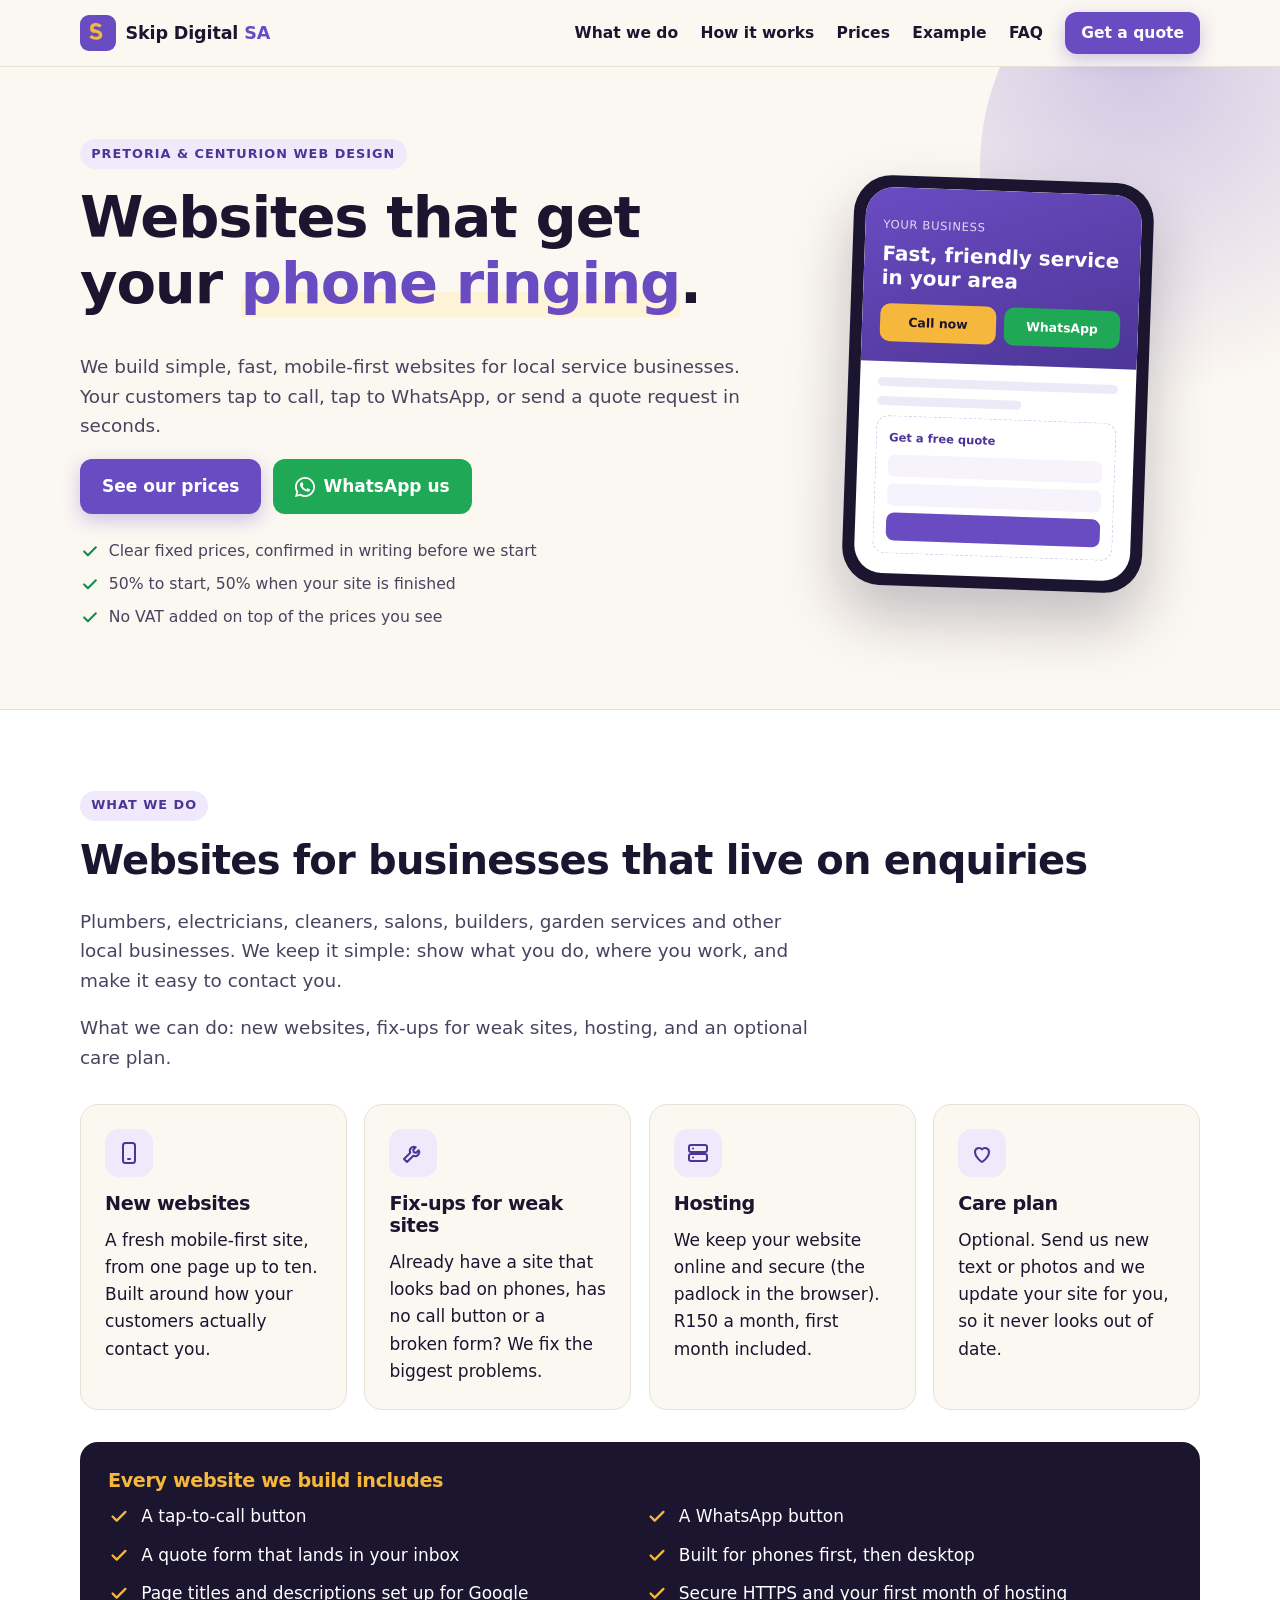
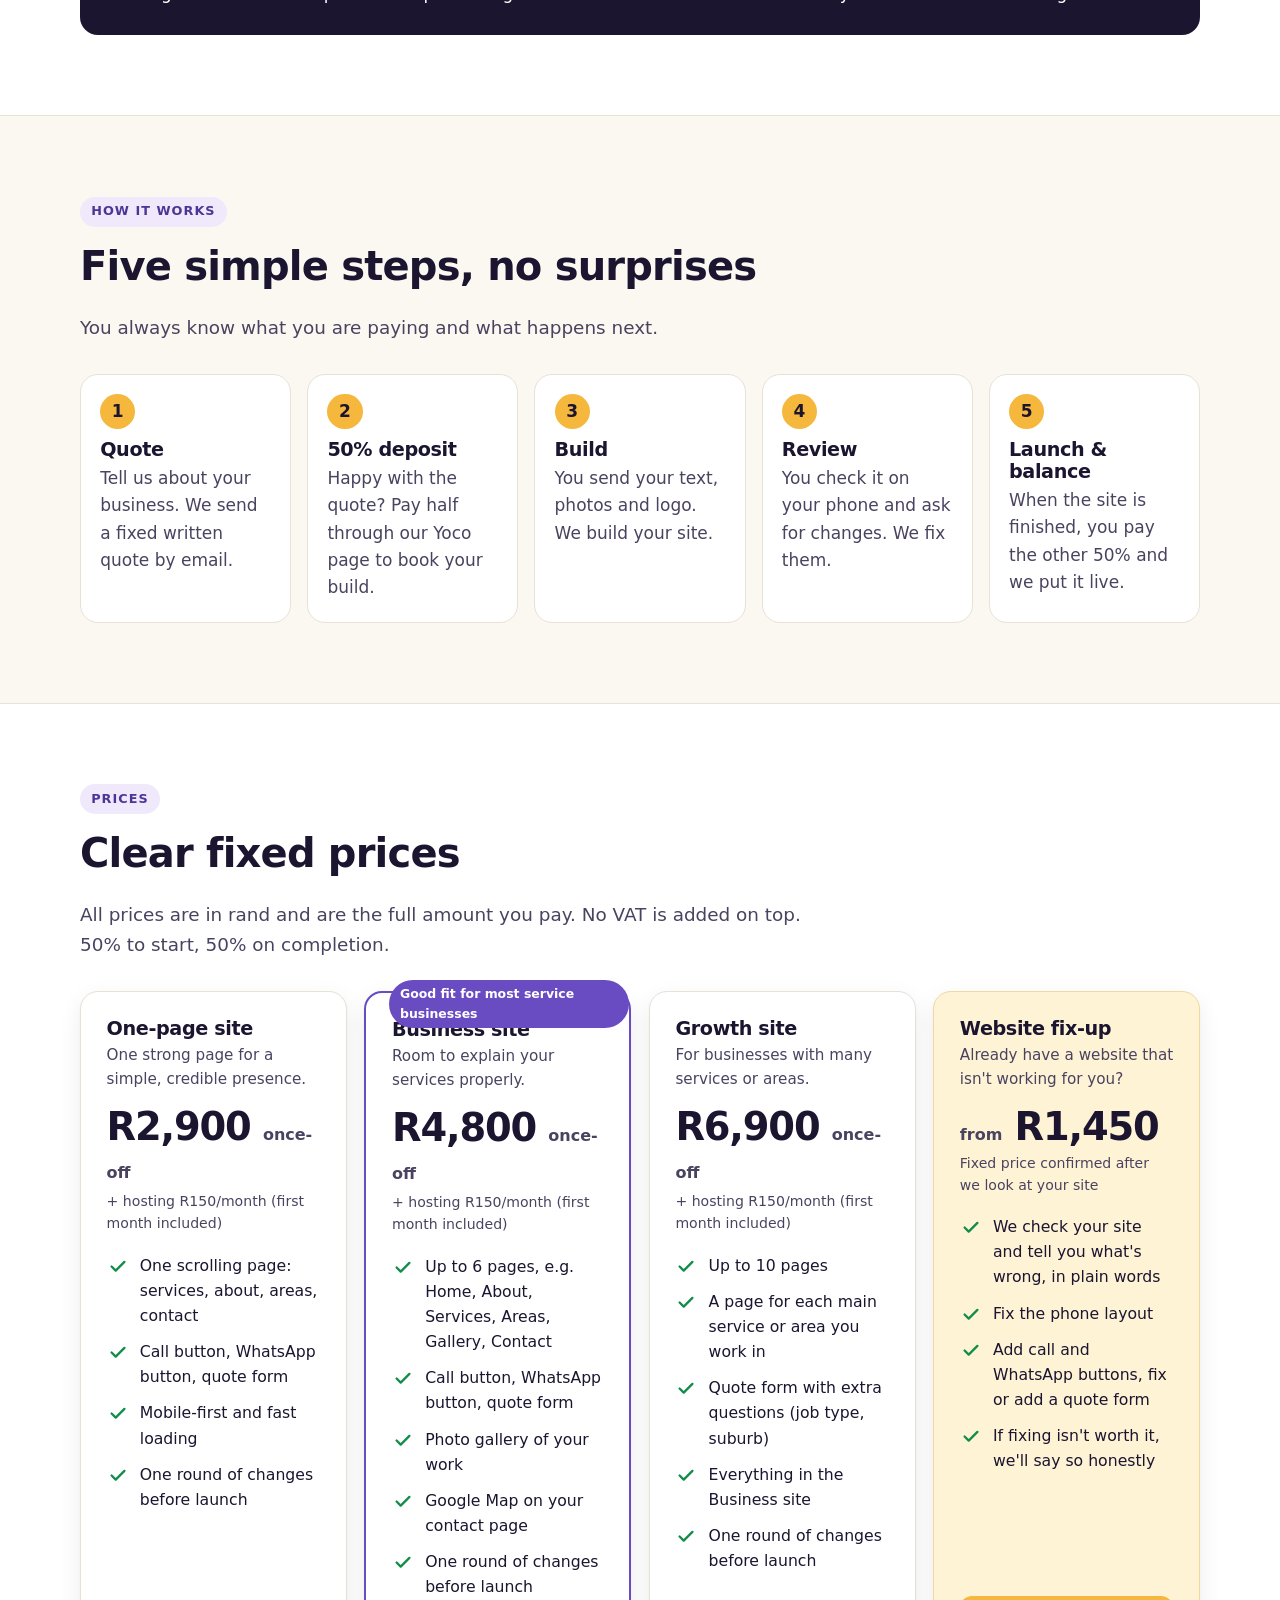
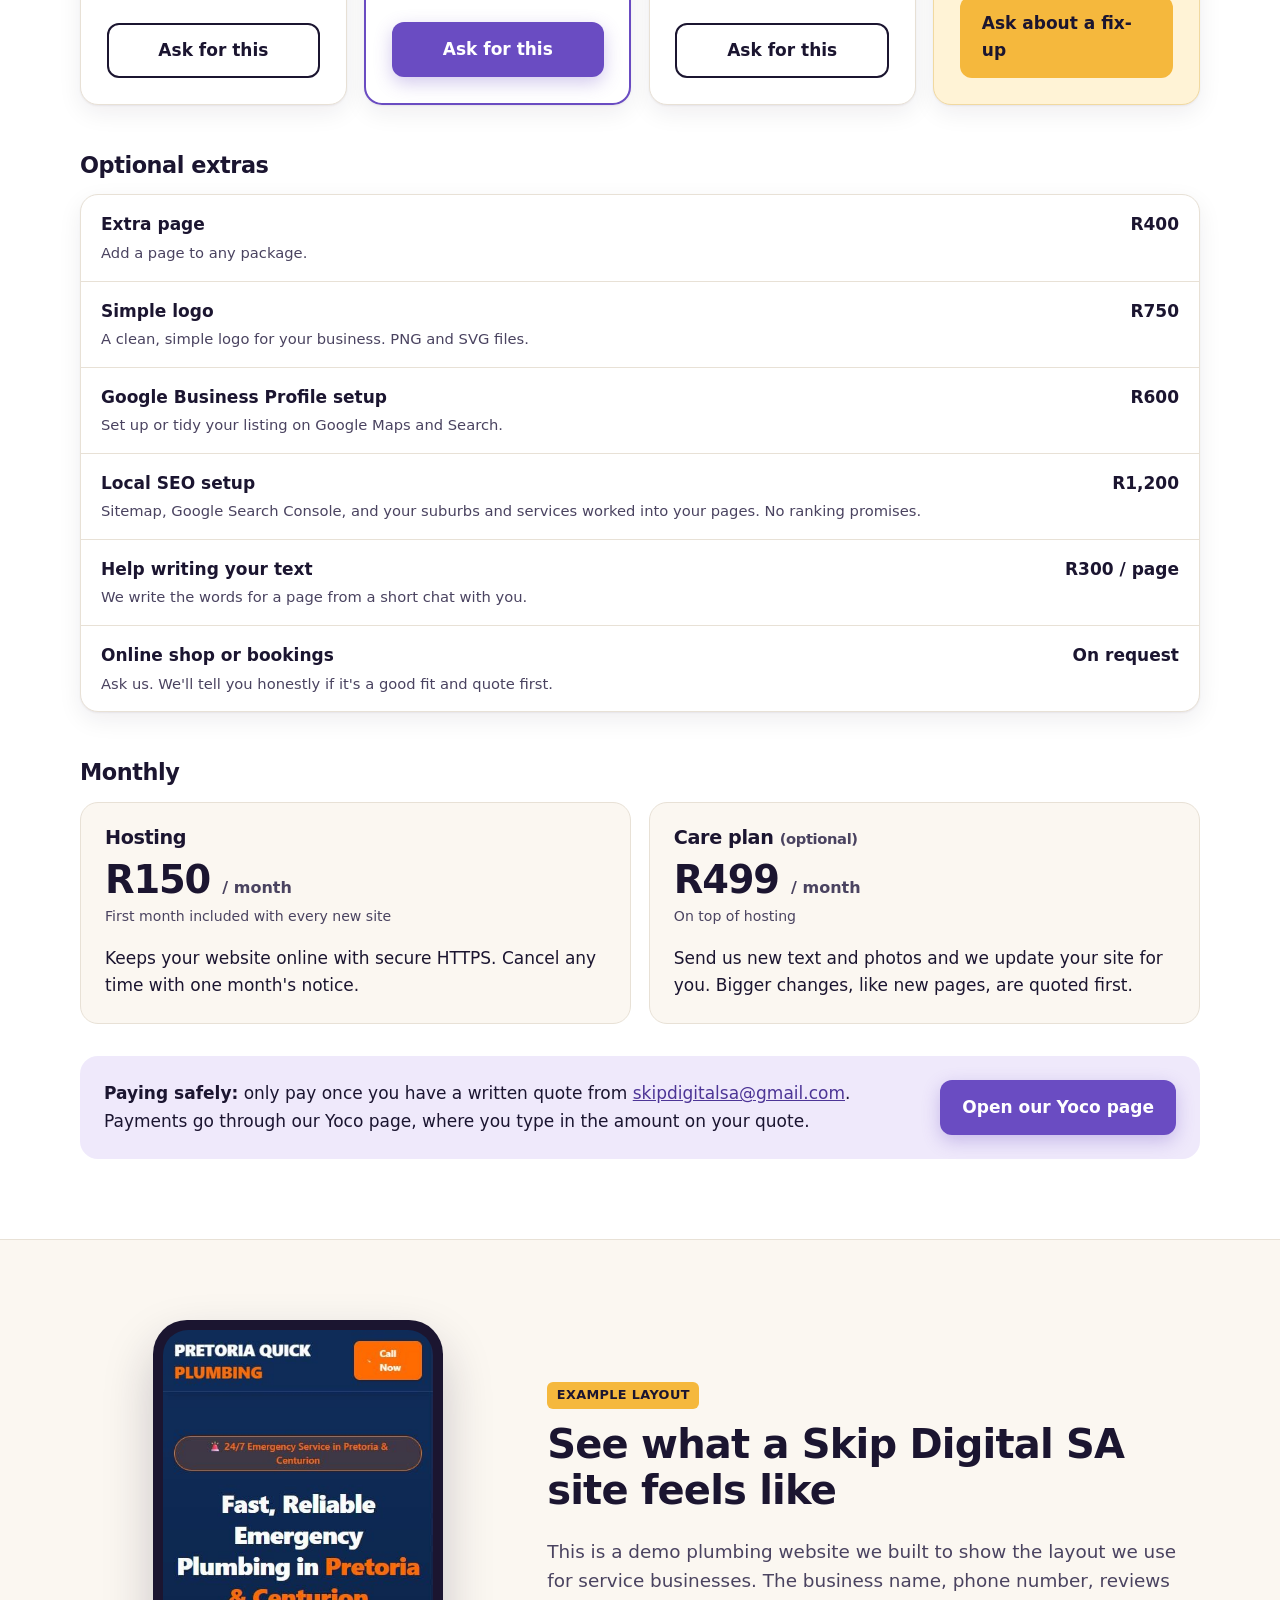
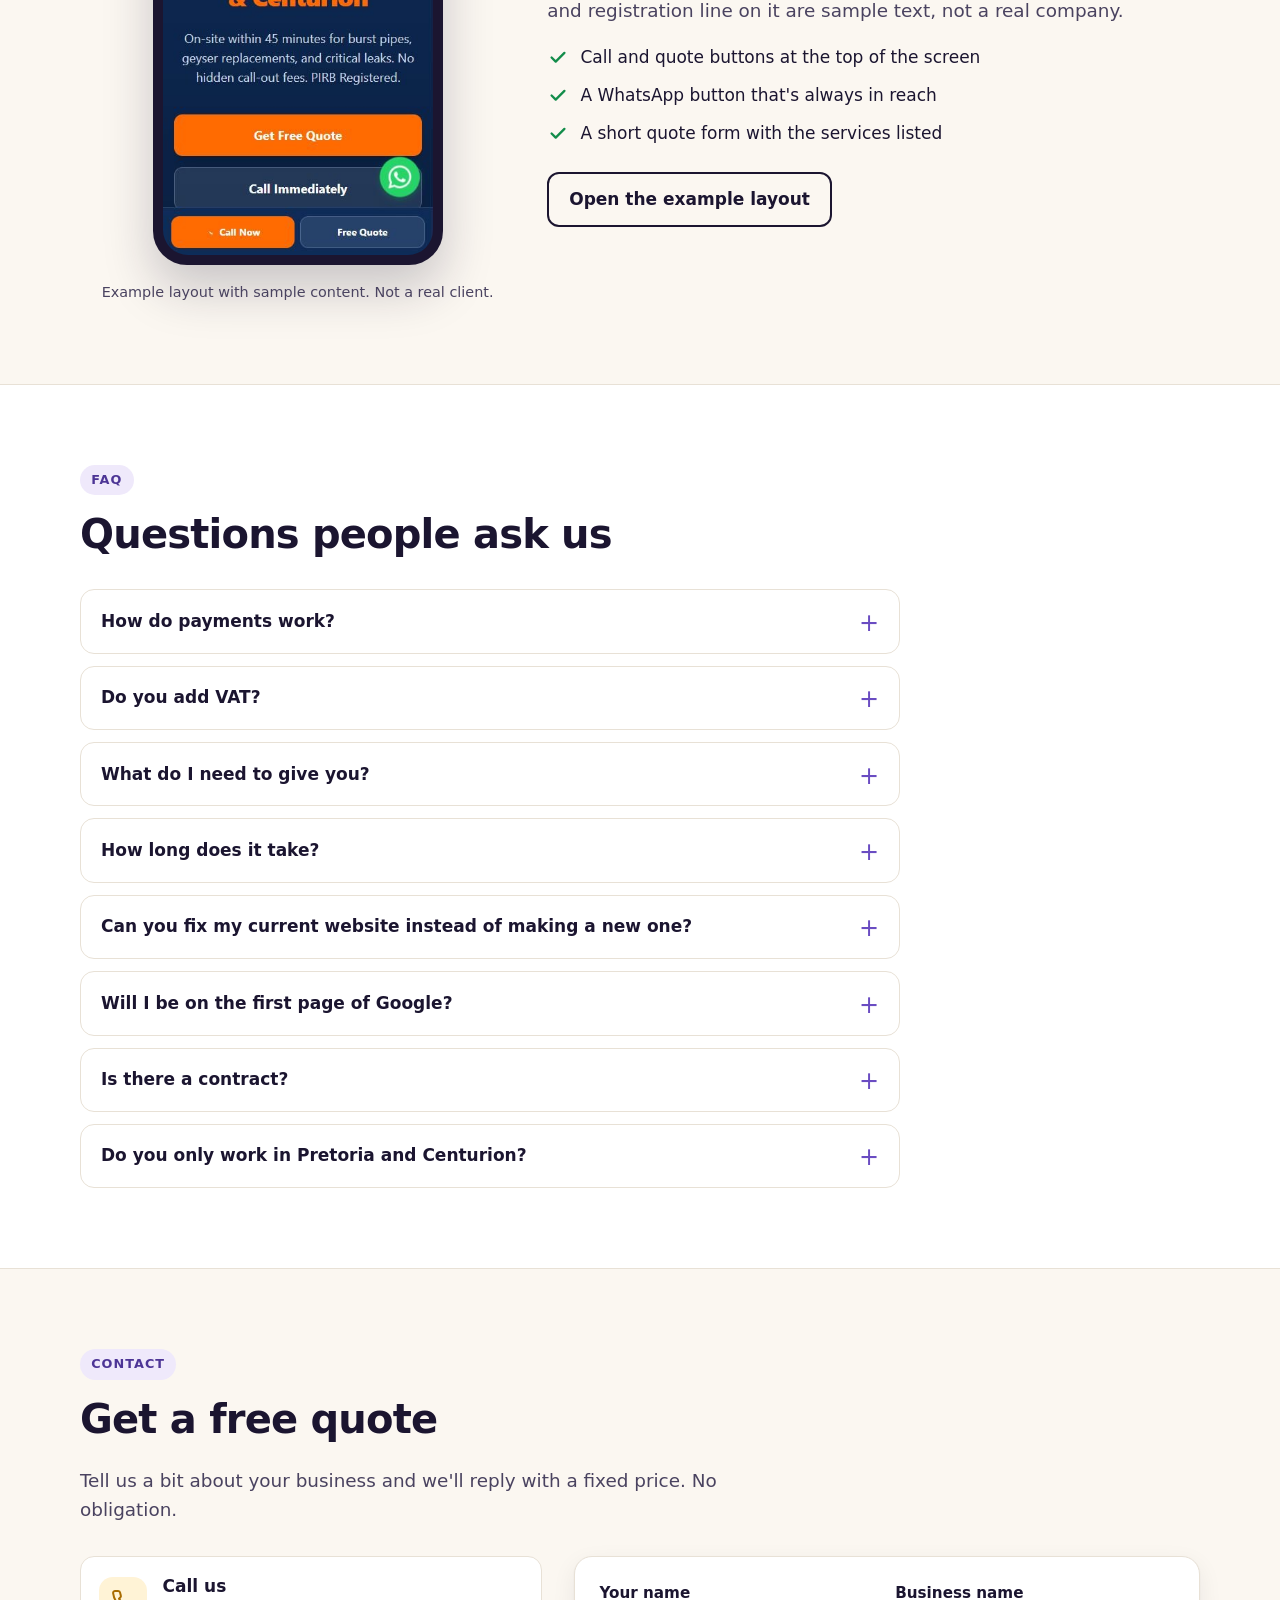
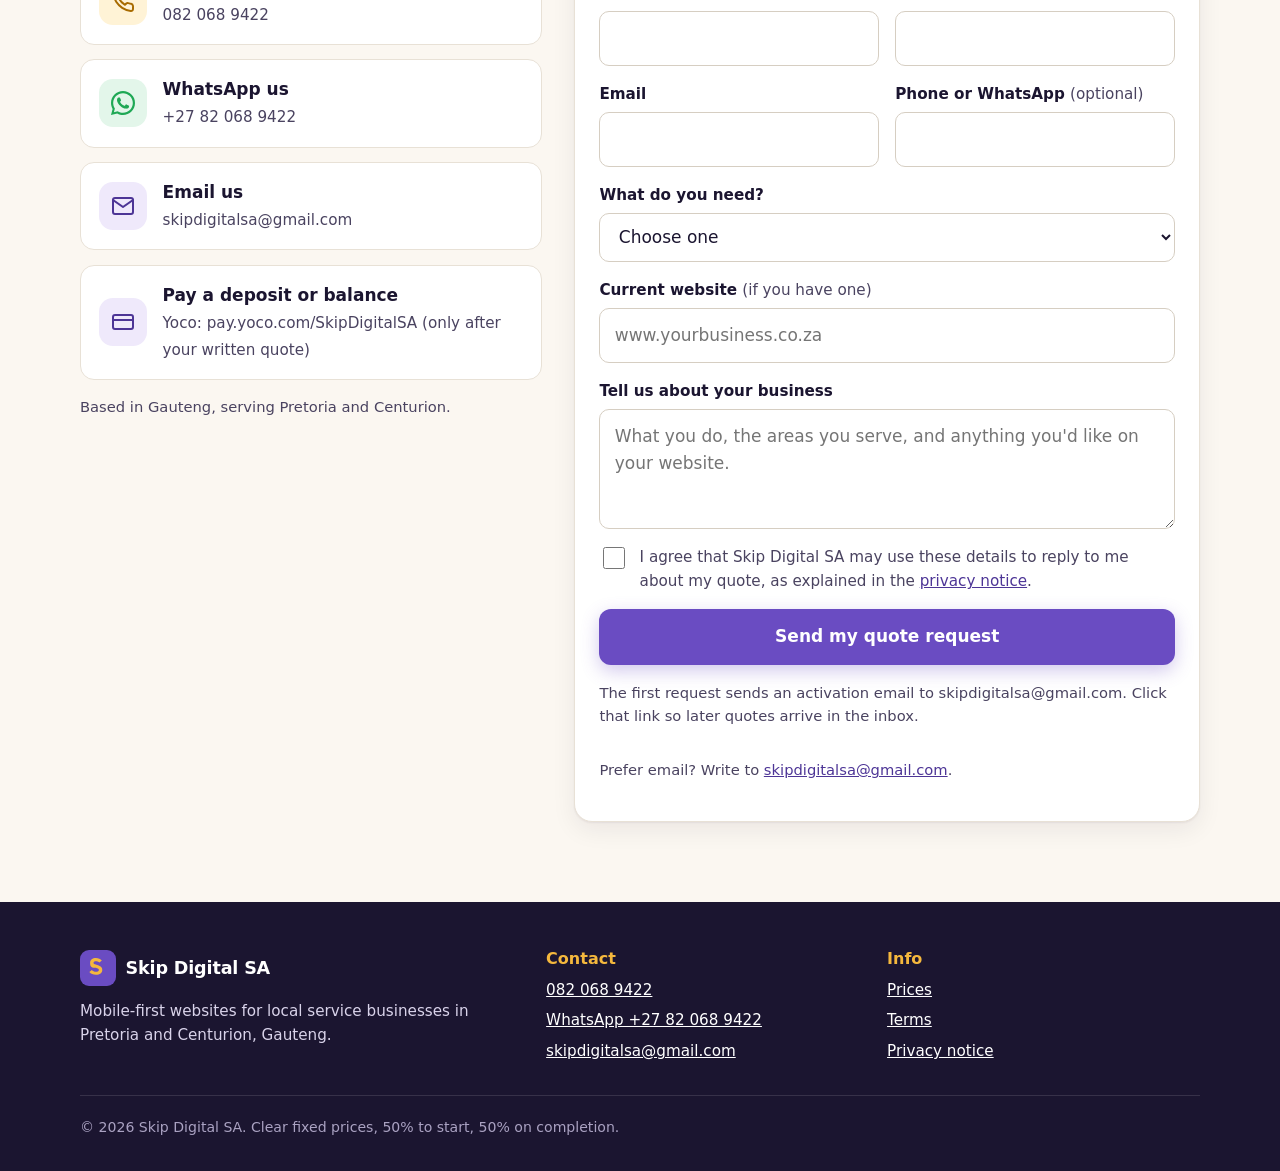
==== index.html @ d5cc096b "Publish Skip Digital SA public website." ====
<!doctype html>
<html lang="en-ZA">
<head>
  <meta charset="utf-8">
  <meta name="viewport" content="width=device-width, initial-scale=1">
  <title>Skip Digital SA | Mobile-first websites for Pretoria &amp; Centurion businesses</title>
  <meta name="description" content="Skip Digital SA builds mobile-first websites for local service businesses in Pretoria and Centurion. Clear fixed prices from R2,900. Every site has a call button, WhatsApp button and quote form. 50% to start, 50% on completion.">
  <link rel="canonical" href="https://skipdigitalsa.co.za/">
  <meta name="theme-color" content="#6a4cc2">
  <link rel="icon" href="favicon.svg" type="image/svg+xml">
  <link rel="icon" href="favicon-32.png" sizes="32x32" type="image/png">
  <link rel="apple-touch-icon" href="apple-touch-icon.png">

  <meta property="og:type" content="website">
  <meta property="og:site_name" content="Skip Digital SA">
  <meta property="og:locale" content="en_ZA">
  <meta property="og:title" content="Skip Digital SA | Websites that get your phone ringing">
  <meta property="og:description" content="Mobile-first websites for Pretoria and Centurion service businesses. Clear fixed prices, 50% to start, 50% on completion.">
  <meta property="og:url" content="https://skipdigitalsa.co.za/">
  <meta property="og:image" content="https://skipdigitalsa.co.za/og-image.png">
  <meta property="og:image:width" content="1200">
  <meta property="og:image:height" content="630">
  <meta property="og:image:alt" content="Skip Digital SA - mobile-first websites for Pretoria and Centurion businesses">
  <meta name="twitter:card" content="summary_large_image">
  <meta name="twitter:title" content="Skip Digital SA | Websites that get your phone ringing">
  <meta name="twitter:description" content="Mobile-first websites for Pretoria and Centurion service businesses. Clear fixed prices.">
  <meta name="twitter:image" content="https://skipdigitalsa.co.za/og-image.png">

  <link rel="stylesheet" href="css/styles.css">

  <script type="application/ld+json">
  {
    "@context": "https://schema.org",
    "@type": "ProfessionalService",
    "name": "Skip Digital SA",
    "description": "Mobile-first websites for local service businesses in Pretoria and Centurion.",
    "url": "https://skipdigitalsa.co.za/",
    "image": "https://skipdigitalsa.co.za/og-image.png",
    "email": "skipdigitalsa@gmail.com",
    "telephone": "+27820689422",
    "priceRange": "R1,450 - R6,900",
    "currenciesAccepted": "ZAR",
    "address": { "@type": "PostalAddress", "addressRegion": "Gauteng", "addressCountry": "ZA" },
    "areaServed": [
      { "@type": "City", "name": "Pretoria" },
      { "@type": "City", "name": "Centurion" }
    ]
  }
  </script>
</head>
<body>
  <a class="skip-link" href="#main">Skip to content</a>

  <header class="site-header">
    <div class="wrap header-inner">
      <a class="brand" href="#top" aria-label="Skip Digital SA home">
        <img src="favicon.svg" alt="" width="36" height="36">
        <span>Skip Digital <b>SA</b></span>
      </a>
      <button class="nav-toggle" type="button" aria-expanded="false" aria-controls="site-nav" aria-label="Open menu">
        <svg viewBox="0 0 24 24" fill="none" stroke="currentColor" stroke-width="2" stroke-linecap="round" aria-hidden="true"><path d="M4 7h16M4 12h16M4 17h16"/></svg>
      </button>
      <nav class="site-nav" id="site-nav" aria-label="Main">
        <ul>
          <li><a href="#services">What we do</a></li>
          <li><a href="#how">How it works</a></li>
          <li><a href="#pricing">Prices</a></li>
          <li><a href="#example">Example</a></li>
          <li><a href="#faq">FAQ</a></li>
          <li><a class="btn btn-primary" href="#contact">Get a quote</a></li>
        </ul>
      </nav>
    </div>
  </header>

  <main id="main">
    <section class="hero" id="top">
      <div class="wrap hero-grid">
        <div>
          <span class="eyebrow">Pretoria &amp; Centurion web design</span>
          <h1>Websites that get your <em>phone ringing</em>.</h1>
          <p class="lead">We build simple, fast, mobile-first websites for local service businesses. Your customers tap to call, tap to WhatsApp, or send a quote request in seconds.</p>
          <div class="btn-row">
            <a class="btn btn-primary" href="#pricing">See our prices</a>
            <a class="btn btn-wa" href="https://wa.me/27820689422?text=Hi%20Skip%20Digital%20SA%2C%20I%27d%20like%20a%20quote%20for%20a%20website." target="_blank" rel="noopener">
              <svg viewBox="0 0 24 24" fill="currentColor" aria-hidden="true"><path d="M17.5 14.4c-.3-.1-1.8-.9-2-1-.3-.1-.5-.1-.7.1-.2.3-.8 1-.9 1.2-.2.2-.3.2-.6.1-.3-.1-1.3-.5-2.4-1.5-.9-.8-1.5-1.8-1.7-2.1-.2-.3 0-.5.1-.6l.4-.5c.1-.2.2-.3.3-.5.1-.2 0-.4 0-.5l-.9-2.2c-.2-.6-.5-.5-.7-.5h-.6c-.2 0-.5.1-.8.4-.3.3-1 1-1 2.5s1.1 2.9 1.2 3.1c.1.2 2.1 3.2 5.1 4.5.7.3 1.3.5 1.7.6.7.2 1.4.2 1.9.1.6-.1 1.8-.7 2-1.4.2-.7.2-1.3.2-1.4-.1-.2-.3-.3-.6-.4zM12 21.8c-1.8 0-3.5-.5-5-1.4l-.4-.2-3.7 1 1-3.6-.2-.4C2.7 15.6 2.2 13.8 2.2 12 2.2 6.6 6.6 2.2 12 2.2c2.6 0 5.1 1 6.9 2.9 1.8 1.8 2.9 4.3 2.9 6.9 0 5.4-4.4 9.8-9.8 9.8zm8.4-18.2C18.2 1.3 15.2 0 12 0 5.4 0 0 5.4 0 12c0 2.1.6 4.2 1.6 6L0 24l6.2-1.6c1.8 1 3.8 1.5 5.8 1.5 6.6 0 12-5.4 12-12 0-3.2-1.2-6.2-3.6-8.4z"/></svg>
              WhatsApp us
            </a>
          </div>
          <ul class="trust">
            <li><svg viewBox="0 0 24 24" fill="none" stroke="currentColor" stroke-width="2.5" stroke-linecap="round" stroke-linejoin="round" aria-hidden="true"><path d="M5 12.5l4.5 4.5L19 7.5"/></svg>Clear fixed prices, confirmed in writing before we start</li>
            <li><svg viewBox="0 0 24 24" fill="none" stroke="currentColor" stroke-width="2.5" stroke-linecap="round" stroke-linejoin="round" aria-hidden="true"><path d="M5 12.5l4.5 4.5L19 7.5"/></svg>50% to start, 50% when your site is finished</li>
            <li><svg viewBox="0 0 24 24" fill="none" stroke="currentColor" stroke-width="2.5" stroke-linecap="round" stroke-linejoin="round" aria-hidden="true"><path d="M5 12.5l4.5 4.5L19 7.5"/></svg>No VAT added on top of the prices you see</li>
          </ul>
        </div>
        <div aria-hidden="true">
          <div class="phone">
            <div class="phone-screen">
              <div class="mock-top">
                <small>Your business</small>
                <strong>Fast, friendly service in your area</strong>
                <div class="mock-btns">
                  <div class="mock-btn mock-call">Call now</div>
                  <div class="mock-btn mock-wa">WhatsApp</div>
                </div>
              </div>
              <div class="mock-body">
                <div class="mock-line"></div>
                <div class="mock-line short"></div>
                <div class="mock-form">
                  <span>Get a free quote</span>
                  <div class="mock-input"></div>
                  <div class="mock-input"></div>
                  <div class="mock-send"></div>
                </div>
              </div>
            </div>
          </div>
        </div>
      </div>
    </section>

    <section class="alt" id="services">
      <div class="wrap">
        <div class="section-head">
          <span class="eyebrow">What we do</span>
          <h2>Websites for businesses that live on enquiries</h2>
          <p class="lead">Plumbers, electricians, cleaners, salons, builders, garden services and other local businesses. We keep it simple: show what you do, where you work, and make it easy to contact you.</p>
          <p class="lead" style="margin-top:.5rem">What we can do: new websites, fix-ups for weak sites, hosting, and an optional care plan.</p>
        </div>
        <div class="grid grid-2 grid-4">
          <article class="card">
            <div class="icon"><svg viewBox="0 0 24 24" fill="none" stroke="currentColor" stroke-width="2" stroke-linecap="round" stroke-linejoin="round" aria-hidden="true"><rect x="6" y="2" width="12" height="20" rx="2.5"/><path d="M11 18h2"/></svg></div>
            <h3>New websites</h3>
            <p>A fresh mobile-first site, from one page up to ten. Built around how your customers actually contact you.</p>
          </article>
          <article class="card">
            <div class="icon"><svg viewBox="0 0 24 24" fill="none" stroke="currentColor" stroke-width="2" stroke-linecap="round" stroke-linejoin="round" aria-hidden="true"><path d="M14.7 6.3a4 4 0 0 0-5.4 5.4L3 18l3 3 6.3-6.3a4 4 0 0 0 5.4-5.4l-2.5 2.5-2.4-.6-.6-2.4z"/></svg></div>
            <h3>Fix-ups for weak sites</h3>
            <p>Already have a site that looks bad on phones, has no call button or a broken form? We fix the biggest problems.</p>
          </article>
          <article class="card">
            <div class="icon"><svg viewBox="0 0 24 24" fill="none" stroke="currentColor" stroke-width="2" stroke-linecap="round" stroke-linejoin="round" aria-hidden="true"><rect x="3" y="4" width="18" height="7" rx="2"/><rect x="3" y="13" width="18" height="7" rx="2"/><path d="M7 7.5h.01M7 16.5h.01"/></svg></div>
            <h3>Hosting</h3>
            <p>We keep your website online and secure (the padlock in the browser). R150 a month, first month included.</p>
          </article>
          <article class="card">
            <div class="icon"><svg viewBox="0 0 24 24" fill="none" stroke="currentColor" stroke-width="2" stroke-linecap="round" stroke-linejoin="round" aria-hidden="true"><path d="M12 21s-7-4.4-7-10a4 4 0 0 1 7-2.6A4 4 0 0 1 19 11c0 5.6-7 10-7 10z"/></svg></div>
            <h3>Care plan</h3>
            <p>Optional. Send us new text or photos and we update your site for you, so it never looks out of date.</p>
          </article>
        </div>

        <div class="includes-box">
          <h3>Every website we build includes</h3>
          <ul class="includes grid grid-2">
            <li><svg viewBox="0 0 24 24" fill="none" stroke="currentColor" stroke-width="2.5" stroke-linecap="round" stroke-linejoin="round" aria-hidden="true"><path d="M5 12.5l4.5 4.5L19 7.5"/></svg>A tap-to-call button</li>
            <li><svg viewBox="0 0 24 24" fill="none" stroke="currentColor" stroke-width="2.5" stroke-linecap="round" stroke-linejoin="round" aria-hidden="true"><path d="M5 12.5l4.5 4.5L19 7.5"/></svg>A WhatsApp button</li>
            <li><svg viewBox="0 0 24 24" fill="none" stroke="currentColor" stroke-width="2.5" stroke-linecap="round" stroke-linejoin="round" aria-hidden="true"><path d="M5 12.5l4.5 4.5L19 7.5"/></svg>A quote form that lands in your inbox</li>
            <li><svg viewBox="0 0 24 24" fill="none" stroke="currentColor" stroke-width="2.5" stroke-linecap="round" stroke-linejoin="round" aria-hidden="true"><path d="M5 12.5l4.5 4.5L19 7.5"/></svg>Built for phones first, then desktop</li>
            <li><svg viewBox="0 0 24 24" fill="none" stroke="currentColor" stroke-width="2.5" stroke-linecap="round" stroke-linejoin="round" aria-hidden="true"><path d="M5 12.5l4.5 4.5L19 7.5"/></svg>Page titles and descriptions set up for Google</li>
            <li><svg viewBox="0 0 24 24" fill="none" stroke="currentColor" stroke-width="2.5" stroke-linecap="round" stroke-linejoin="round" aria-hidden="true"><path d="M5 12.5l4.5 4.5L19 7.5"/></svg>Secure HTTPS and your first month of hosting</li>
          </ul>
        </div>
      </div>
    </section>

    <section id="how">
      <div class="wrap">
        <div class="section-head">
          <span class="eyebrow">How it works</span>
          <h2>Five simple steps, no surprises</h2>
          <p class="lead">You always know what you are paying and what happens next.</p>
        </div>
        <ol class="steps">
          <li><h3>Quote</h3><p>Tell us about your business. We send a fixed written quote by email.</p></li>
          <li><h3>50% deposit</h3><p>Happy with the quote? Pay half through our Yoco page to book your build.</p></li>
          <li><h3>Build</h3><p>You send your text, photos and logo. We build your site.</p></li>
          <li><h3>Review</h3><p>You check it on your phone and ask for changes. We fix them.</p></li>
          <li><h3>Launch &amp; balance</h3><p>When the site is finished, you pay the other 50% and we put it live.</p></li>
        </ol>
      </div>
    </section>

    <section class="alt" id="pricing">
      <div class="wrap">
        <div class="section-head">
          <span class="eyebrow">Prices</span>
          <h2>Clear fixed prices</h2>
          <p class="lead">All prices are in rand and are the full amount you pay. No VAT is added on top. 50% to start, 50% on completion.</p>
        </div>

        <div class="price-grid">
          <article class="price-card">
            <h3>One-page site</h3>
            <p class="for">One strong page for a simple, credible presence.</p>
            <div class="price">R2,900 <small>once-off</small></div>
            <p class="price-note">+ hosting R150/month (first month included)</p>
            <ul class="includes">
              <li><svg viewBox="0 0 24 24" fill="none" stroke="currentColor" stroke-width="2.5" stroke-linecap="round" stroke-linejoin="round" aria-hidden="true"><path d="M5 12.5l4.5 4.5L19 7.5"/></svg>One scrolling page: services, about, areas, contact</li>
              <li><svg viewBox="0 0 24 24" fill="none" stroke="currentColor" stroke-width="2.5" stroke-linecap="round" stroke-linejoin="round" aria-hidden="true"><path d="M5 12.5l4.5 4.5L19 7.5"/></svg>Call button, WhatsApp button, quote form</li>
              <li><svg viewBox="0 0 24 24" fill="none" stroke="currentColor" stroke-width="2.5" stroke-linecap="round" stroke-linejoin="round" aria-hidden="true"><path d="M5 12.5l4.5 4.5L19 7.5"/></svg>Mobile-first and fast loading</li>
              <li><svg viewBox="0 0 24 24" fill="none" stroke="currentColor" stroke-width="2.5" stroke-linecap="round" stroke-linejoin="round" aria-hidden="true"><path d="M5 12.5l4.5 4.5L19 7.5"/></svg>One round of changes before launch</li>
            </ul>
            <a class="btn btn-ghost" href="#contact" data-package="One-page site (R2,900)">Ask for this</a>
          </article>

          <article class="price-card featured">
            <span class="tag">Good fit for most service businesses</span>
            <h3>Business site</h3>
            <p class="for">Room to explain your services properly.</p>
            <div class="price">R4,800 <small>once-off</small></div>
            <p class="price-note">+ hosting R150/month (first month included)</p>
            <ul class="includes">
              <li><svg viewBox="0 0 24 24" fill="none" stroke="currentColor" stroke-width="2.5" stroke-linecap="round" stroke-linejoin="round" aria-hidden="true"><path d="M5 12.5l4.5 4.5L19 7.5"/></svg>Up to 6 pages, e.g. Home, About, Services, Areas, Gallery, Contact</li>
              <li><svg viewBox="0 0 24 24" fill="none" stroke="currentColor" stroke-width="2.5" stroke-linecap="round" stroke-linejoin="round" aria-hidden="true"><path d="M5 12.5l4.5 4.5L19 7.5"/></svg>Call button, WhatsApp button, quote form</li>
              <li><svg viewBox="0 0 24 24" fill="none" stroke="currentColor" stroke-width="2.5" stroke-linecap="round" stroke-linejoin="round" aria-hidden="true"><path d="M5 12.5l4.5 4.5L19 7.5"/></svg>Photo gallery of your work</li>
              <li><svg viewBox="0 0 24 24" fill="none" stroke="currentColor" stroke-width="2.5" stroke-linecap="round" stroke-linejoin="round" aria-hidden="true"><path d="M5 12.5l4.5 4.5L19 7.5"/></svg>Google Map on your contact page</li>
              <li><svg viewBox="0 0 24 24" fill="none" stroke="currentColor" stroke-width="2.5" stroke-linecap="round" stroke-linejoin="round" aria-hidden="true"><path d="M5 12.5l4.5 4.5L19 7.5"/></svg>One round of changes before launch</li>
            </ul>
            <a class="btn btn-primary" href="#contact" data-package="Business site, up to 6 pages (R4,800)">Ask for this</a>
          </article>

          <article class="price-card">
            <h3>Growth site</h3>
            <p class="for">For businesses with many services or areas.</p>
            <div class="price">R6,900 <small>once-off</small></div>
            <p class="price-note">+ hosting R150/month (first month included)</p>
            <ul class="includes">
              <li><svg viewBox="0 0 24 24" fill="none" stroke="currentColor" stroke-width="2.5" stroke-linecap="round" stroke-linejoin="round" aria-hidden="true"><path d="M5 12.5l4.5 4.5L19 7.5"/></svg>Up to 10 pages</li>
              <li><svg viewBox="0 0 24 24" fill="none" stroke="currentColor" stroke-width="2.5" stroke-linecap="round" stroke-linejoin="round" aria-hidden="true"><path d="M5 12.5l4.5 4.5L19 7.5"/></svg>A page for each main service or area you work in</li>
              <li><svg viewBox="0 0 24 24" fill="none" stroke="currentColor" stroke-width="2.5" stroke-linecap="round" stroke-linejoin="round" aria-hidden="true"><path d="M5 12.5l4.5 4.5L19 7.5"/></svg>Quote form with extra questions (job type, suburb)</li>
              <li><svg viewBox="0 0 24 24" fill="none" stroke="currentColor" stroke-width="2.5" stroke-linecap="round" stroke-linejoin="round" aria-hidden="true"><path d="M5 12.5l4.5 4.5L19 7.5"/></svg>Everything in the Business site</li>
              <li><svg viewBox="0 0 24 24" fill="none" stroke="currentColor" stroke-width="2.5" stroke-linecap="round" stroke-linejoin="round" aria-hidden="true"><path d="M5 12.5l4.5 4.5L19 7.5"/></svg>One round of changes before launch</li>
            </ul>
            <a class="btn btn-ghost" href="#contact" data-package="Growth site, up to 10 pages (R6,900)">Ask for this</a>
          </article>

          <article class="price-card fix">
            <h3>Website fix-up</h3>
            <p class="for">Already have a website that isn't working for you?</p>
            <div class="price"><small>from</small> R1,450</div>
            <p class="price-note">Fixed price confirmed after we look at your site</p>
            <ul class="includes">
              <li><svg viewBox="0 0 24 24" fill="none" stroke="currentColor" stroke-width="2.5" stroke-linecap="round" stroke-linejoin="round" aria-hidden="true"><path d="M5 12.5l4.5 4.5L19 7.5"/></svg>We check your site and tell you what's wrong, in plain words</li>
              <li><svg viewBox="0 0 24 24" fill="none" stroke="currentColor" stroke-width="2.5" stroke-linecap="round" stroke-linejoin="round" aria-hidden="true"><path d="M5 12.5l4.5 4.5L19 7.5"/></svg>Fix the phone layout</li>
              <li><svg viewBox="0 0 24 24" fill="none" stroke="currentColor" stroke-width="2.5" stroke-linecap="round" stroke-linejoin="round" aria-hidden="true"><path d="M5 12.5l4.5 4.5L19 7.5"/></svg>Add call and WhatsApp buttons, fix or add a quote form</li>
              <li><svg viewBox="0 0 24 24" fill="none" stroke="currentColor" stroke-width="2.5" stroke-linecap="round" stroke-linejoin="round" aria-hidden="true"><path d="M5 12.5l4.5 4.5L19 7.5"/></svg>If fixing isn't worth it, we'll say so honestly</li>
            </ul>
            <a class="btn btn-sun" href="#contact" data-package="Website fix-up (from R1,450)">Ask about a fix-up</a>
          </article>
        </div>

        <h3 class="subhead">Optional extras</h3>
        <div class="table-card">
          <table class="price-table">
            <caption class="sr-only">Optional extras and their prices</caption>
            <tbody>
              <tr><th scope="row">Extra page<span>Add a page to any package.</span></th><td>R400</td></tr>
              <tr><th scope="row">Simple logo<span>A clean, simple logo for your business. PNG and SVG files.</span></th><td>R750</td></tr>
              <tr><th scope="row">Google Business Profile setup<span>Set up or tidy your listing on Google Maps and Search.</span></th><td>R600</td></tr>
              <tr><th scope="row">Local SEO setup<span>Sitemap, Google Search Console, and your suburbs and services worked into your pages. No ranking promises.</span></th><td>R1,200</td></tr>
              <tr><th scope="row">Help writing your text<span>We write the words for a page from a short chat with you.</span></th><td>R300 / page</td></tr>
              <tr><th scope="row">Online shop or bookings<span>Ask us. We'll tell you honestly if it's a good fit and quote first.</span></th><td>On request</td></tr>
            </tbody>
          </table>
        </div>

        <h3 class="subhead">Monthly</h3>
        <div class="monthly">
          <article class="card">
            <h3>Hosting</h3>
            <div class="price">R150 <small>/ month</small></div>
            <p class="price-note">First month included with every new site</p>
            <p>Keeps your website online with secure HTTPS. Cancel any time with one month's notice.</p>
          </article>
          <article class="card">
            <h3>Care plan <small class="small">(optional)</small></h3>
            <div class="price">R499 <small>/ month</small></div>
            <p class="price-note">On top of hosting</p>
            <p>Send us new text and photos and we update your site for you. Bigger changes, like new pages, are quoted first.</p>
          </article>
        </div>

        <div class="pay-box">
          <p><strong>Paying safely:</strong> only pay once you have a written quote from <a href="mailto:skipdigitalsa@gmail.com">skipdigitalsa@gmail.com</a>. Payments go through our Yoco page, where you type in the amount on your quote.</p>
          <a class="btn btn-primary" href="https://pay.yoco.com/SkipDigitalSA" target="_blank" rel="noopener">Open our Yoco page</a>
        </div>
      </div>
    </section>

    <section id="example">
      <div class="wrap example">
        <figure>
          <div class="example-frame">
            <img src="img/example-plumbing.jpg" width="390" height="758" loading="lazy" alt="Phone screenshot of an example plumbing website layout with call, quote and WhatsApp buttons">
          </div>
          <figcaption>Example layout with sample content. Not a real client.</figcaption>
        </figure>
        <div>
          <span class="label-example">Example layout</span>
          <h2>See what a Skip Digital SA site feels like</h2>
          <p class="lead">This is a demo plumbing website we built to show the layout we use for service businesses. The business name, phone number, reviews and registration line on it are sample text, not a real company.</p>
          <ul class="includes">
            <li><svg viewBox="0 0 24 24" fill="none" stroke="currentColor" stroke-width="2.5" stroke-linecap="round" stroke-linejoin="round" aria-hidden="true"><path d="M5 12.5l4.5 4.5L19 7.5"/></svg>Call and quote buttons at the top of the screen</li>
            <li><svg viewBox="0 0 24 24" fill="none" stroke="currentColor" stroke-width="2.5" stroke-linecap="round" stroke-linejoin="round" aria-hidden="true"><path d="M5 12.5l4.5 4.5L19 7.5"/></svg>A WhatsApp button that's always in reach</li>
            <li><svg viewBox="0 0 24 24" fill="none" stroke="currentColor" stroke-width="2.5" stroke-linecap="round" stroke-linejoin="round" aria-hidden="true"><path d="M5 12.5l4.5 4.5L19 7.5"/></svg>A short quote form with the services listed</li>
          </ul>
          <p style="margin-top:1.5rem"><a class="btn btn-ghost" href="https://agency-templates-five.vercel.app/" target="_blank" rel="noopener">Open the example layout</a></p>
        </div>
      </div>
    </section>

    <section class="alt" id="faq">
      <div class="wrap">
        <div class="section-head">
          <span class="eyebrow">FAQ</span>
          <h2>Questions people ask us</h2>
        </div>
        <div class="faq">
          <details>
            <summary>How do payments work?</summary>
            <p>You get a fixed written quote first. To start, you pay a 50% deposit through our Yoco page. When your site is finished, you pay the other 50% and we put it live. Hosting is R150 a month after the first month.</p>
          </details>
          <details>
            <summary>Do you add VAT?</summary>
            <p>No. The prices on this page are the full amount you pay.</p>
          </details>
          <details>
            <summary>What do I need to give you?</summary>
            <p>Your logo (if you have one), a few lines about your business, your services, the areas you work in, your contact details and photos of your work. If writing isn't your thing, we can write the text for you for R300 a page.</p>
          </details>
          <details>
            <summary>How long does it take?</summary>
            <p>It mostly depends on how quickly we receive your text and photos. We'll give you a target date in your written quote.</p>
          </details>
          <details>
            <summary>Can you fix my current website instead of making a new one?</summary>
            <p>Often, yes. Our fix-up starts from R1,450. We look at your site first and confirm a fixed price before any work starts. If a fix isn't worth your money, we'll tell you and quote a new site instead.</p>
          </details>
          <details>
            <summary>Will I be on the first page of Google?</summary>
            <p>Nobody can honestly promise that. We set your site up properly so Google can read it, and our Local SEO setup helps people in your area find you, but rankings depend on many things outside our control.</p>
          </details>
          <details>
            <summary>Is there a contract?</summary>
            <p>The website build is a once-off payment. Hosting and the optional care plan are monthly and can be cancelled with one month's notice.</p>
          </details>
          <details>
            <summary>Do you only work in Pretoria and Centurion?</summary>
            <p>That's where we focus, but most of the work happens over email and WhatsApp, so ask us if you're somewhere else in South Africa.</p>
          </details>
        </div>
      </div>
    </section>

    <section id="contact">
      <div class="wrap">
        <div class="section-head">
          <span class="eyebrow">Contact</span>
          <h2>Get a free quote</h2>
          <p class="lead">Tell us a bit about your business and we'll reply with a fixed price. No obligation.</p>
        </div>
        <div class="contact-grid">
          <div class="contact-cards">
            <a class="contact-card call" href="tel:+27820689422">
              <div class="icon"><svg viewBox="0 0 24 24" fill="none" stroke="currentColor" stroke-width="2" stroke-linecap="round" stroke-linejoin="round" aria-hidden="true"><path d="M22 16.9v3a2 2 0 0 1-2.2 2 19.8 19.8 0 0 1-8.6-3.1 19.5 19.5 0 0 1-6-6A19.8 19.8 0 0 1 2.1 4.2 2 2 0 0 1 4.1 2h3a2 2 0 0 1 2 1.7c.1.9.4 1.8.7 2.7a2 2 0 0 1-.5 2.1L8 9.8a16 16 0 0 0 6 6l1.3-1.3a2 2 0 0 1 2.1-.4c.9.3 1.8.6 2.7.7a2 2 0 0 1 1.7 2z"/></svg></div>
              <div><strong>Call us</strong><span>082 068 9422</span></div>
            </a>
            <a class="contact-card wa" href="https://wa.me/27820689422?text=Hi%20Skip%20Digital%20SA%2C%20I%27d%20like%20a%20quote%20for%20a%20website." target="_blank" rel="noopener">
              <div class="icon"><svg viewBox="0 0 24 24" fill="currentColor" aria-hidden="true"><path d="M17.5 14.4c-.3-.1-1.8-.9-2-1-.3-.1-.5-.1-.7.1-.2.3-.8 1-.9 1.2-.2.2-.3.2-.6.1-.3-.1-1.3-.5-2.4-1.5-.9-.8-1.5-1.8-1.7-2.1-.2-.3 0-.5.1-.6l.4-.5c.1-.2.2-.3.3-.5.1-.2 0-.4 0-.5l-.9-2.2c-.2-.6-.5-.5-.7-.5h-.6c-.2 0-.5.1-.8.4-.3.3-1 1-1 2.5s1.1 2.9 1.2 3.1c.1.2 2.1 3.2 5.1 4.5.7.3 1.3.5 1.7.6.7.2 1.4.2 1.9.1.6-.1 1.8-.7 2-1.4.2-.7.2-1.3.2-1.4-.1-.2-.3-.3-.6-.4zM12 21.8c-1.8 0-3.5-.5-5-1.4l-.4-.2-3.7 1 1-3.6-.2-.4C2.7 15.6 2.2 13.8 2.2 12 2.2 6.6 6.6 2.2 12 2.2c2.6 0 5.1 1 6.9 2.9 1.8 1.8 2.9 4.3 2.9 6.9 0 5.4-4.4 9.8-9.8 9.8zm8.4-18.2C18.2 1.3 15.2 0 12 0 5.4 0 0 5.4 0 12c0 2.1.6 4.2 1.6 6L0 24l6.2-1.6c1.8 1 3.8 1.5 5.8 1.5 6.6 0 12-5.4 12-12 0-3.2-1.2-6.2-3.6-8.4z"/></svg></div>
              <div><strong>WhatsApp us</strong><span>+27 82 068 9422</span></div>
            </a>
            <a class="contact-card" href="mailto:skipdigitalsa@gmail.com?subject=Website%20quote">
              <div class="icon"><svg viewBox="0 0 24 24" fill="none" stroke="currentColor" stroke-width="2" stroke-linecap="round" stroke-linejoin="round" aria-hidden="true"><rect x="2" y="4" width="20" height="16" rx="2"/><path d="M22 6l-10 7L2 6"/></svg></div>
              <div><strong>Email us</strong><span>skipdigitalsa@gmail.com</span></div>
            </a>
            <a class="contact-card" href="https://pay.yoco.com/SkipDigitalSA" target="_blank" rel="noopener">
              <div class="icon"><svg viewBox="0 0 24 24" fill="none" stroke="currentColor" stroke-width="2" stroke-linecap="round" stroke-linejoin="round" aria-hidden="true"><rect x="2" y="5" width="20" height="14" rx="2"/><path d="M2 10h20"/></svg></div>
              <div><strong>Pay a deposit or balance</strong><span>Yoco: pay.yoco.com/SkipDigitalSA (only after your written quote)</span></div>
            </a>
            <p class="small">Based in Gauteng, serving Pretoria and Centurion.</p>
          </div>

          <form class="quote" action="https://formsubmit.co/skipdigitalsa@gmail.com" method="POST">
            <input type="hidden" name="_subject" value="New website quote request (skipdigitalsa site)">
            <input type="hidden" name="_template" value="table">
            <input type="hidden" name="_next" value="https://skipdigitalsa.co.za/thanks.html">
            <input type="text" name="_honey" class="hp" tabindex="-1" autocomplete="off" aria-hidden="true">

            <div class="two">
              <div class="field">
                <label for="f-name">Your name</label>
                <input id="f-name" name="name" type="text" autocomplete="name" required>
              </div>
              <div class="field">
                <label for="f-business">Business name</label>
                <input id="f-business" name="business" type="text" autocomplete="organization" required>
              </div>
            </div>
            <div class="two">
              <div class="field">
                <label for="f-email">Email</label>
                <input id="f-email" name="email" type="email" autocomplete="email" required>
              </div>
              <div class="field">
                <label for="f-phone">Phone or WhatsApp <span class="hint">(optional)</span></label>
                <input id="f-phone" name="phone" type="tel" autocomplete="tel" inputmode="tel">
              </div>
            </div>
            <div class="field">
              <label for="f-need">What do you need?</label>
              <select id="f-need" name="package" required>
                <option value="">Choose one</option>
                <option>One-page site (R2,900)</option>
                <option>Business site, up to 6 pages (R4,800)</option>
                <option>Growth site, up to 10 pages (R6,900)</option>
                <option>Website fix-up (from R1,450)</option>
                <option>Not sure yet, please advise</option>
              </select>
            </div>
            <div class="field">
              <label for="f-site">Current website <span class="hint">(if you have one)</span></label>
              <input id="f-site" name="current_website" type="text" inputmode="url" placeholder="www.yourbusiness.co.za">
            </div>
            <div class="field">
              <label for="f-msg">Tell us about your business</label>
              <textarea id="f-msg" name="message" required placeholder="What you do, the areas you serve, and anything you'd like on your website."></textarea>
            </div>
            <label class="consent">
              <input type="checkbox" name="consent" value="Agreed to privacy notice" required>
              <span>I agree that Skip Digital SA may use these details to reply to me about my quote, as explained in the <a href="privacy.html">privacy notice</a>.</span>
            </label>
            <button class="btn btn-primary" type="submit">Send my quote request</button>
            <p class="small">The first request sends an activation email to skipdigitalsa@gmail.com. Click that link so later quotes arrive in the inbox.</p>
            <p class="small">Prefer email? Write to <a href="mailto:skipdigitalsa@gmail.com?subject=Website%20quote">skipdigitalsa@gmail.com</a>.</p>
          </form>
        </div>
      </div>
    </section>
  </main>

  <footer class="site-footer">
    <div class="wrap">
      <div class="footer-grid">
        <div>
          <a class="brand" href="#top" style="color:#fff"><img src="favicon.svg" alt="" width="36" height="36"><span>Skip Digital SA</span></a>
          <p style="margin-top:.8rem">Mobile-first websites for local service businesses in Pretoria and Centurion, Gauteng.</p>
        </div>
        <div>
          <h2>Contact</h2>
          <ul>
            <li><a href="tel:+27820689422">082 068 9422</a></li>
            <li><a href="https://wa.me/27820689422?text=Hi%20Skip%20Digital%20SA%2C%20I%27d%20like%20a%20quote%20for%20a%20website." target="_blank" rel="noopener">WhatsApp +27 82 068 9422</a></li>
            <li><a href="mailto:skipdigitalsa@gmail.com">skipdigitalsa@gmail.com</a></li>
          </ul>
        </div>
        <div>
          <h2>Info</h2>
          <ul>
            <li><a href="#pricing">Prices</a></li>
            <li><a href="terms.html">Terms</a></li>
            <li><a href="privacy.html">Privacy notice</a></li>
          </ul>
        </div>
      </div>
      <div class="footer-bottom">&copy; <span data-year>2026</span> Skip Digital SA. Clear fixed prices, 50% to start, 50% on completion.</div>
    </div>
  </footer>

  <nav class="action-bar" aria-label="Quick contact">
    <a class="call" href="tel:+27820689422"><svg viewBox="0 0 24 24" fill="none" stroke="currentColor" stroke-width="2.2" stroke-linecap="round" stroke-linejoin="round" aria-hidden="true"><path d="M22 16.9v3a2 2 0 0 1-2.2 2 19.8 19.8 0 0 1-8.6-3.1 19.5 19.5 0 0 1-6-6A19.8 19.8 0 0 1 2.1 4.2 2 2 0 0 1 4.1 2h3a2 2 0 0 1 2 1.7c.1.9.4 1.8.7 2.7a2 2 0 0 1-.5 2.1L8 9.8a16 16 0 0 0 6 6l1.3-1.3a2 2 0 0 1 2.1-.4c.9.3 1.8.6 2.7.7a2 2 0 0 1 1.7 2z"/></svg>Call</a>
    <a class="wa" href="https://wa.me/27820689422?text=Hi%20Skip%20Digital%20SA%2C%20I%27d%20like%20a%20quote%20for%20a%20website." target="_blank" rel="noopener"><svg viewBox="0 0 24 24" fill="currentColor" aria-hidden="true"><path d="M17.5 14.4c-.3-.1-1.8-.9-2-1-.3-.1-.5-.1-.7.1-.2.3-.8 1-.9 1.2-.2.2-.3.2-.6.1-.3-.1-1.3-.5-2.4-1.5-.9-.8-1.5-1.8-1.7-2.1-.2-.3 0-.5.1-.6l.4-.5c.1-.2.2-.3.3-.5.1-.2 0-.4 0-.5l-.9-2.2c-.2-.6-.5-.5-.7-.5h-.6c-.2 0-.5.1-.8.4-.3.3-1 1-1 2.5s1.1 2.9 1.2 3.1c.1.2 2.1 3.2 5.1 4.5.7.3 1.3.5 1.7.6.7.2 1.4.2 1.9.1.6-.1 1.8-.7 2-1.4.2-.7.2-1.3.2-1.4-.1-.2-.3-.3-.6-.4zM12 21.8c-1.8 0-3.5-.5-5-1.4l-.4-.2-3.7 1 1-3.6-.2-.4C2.7 15.6 2.2 13.8 2.2 12 2.2 6.6 6.6 2.2 12 2.2c2.6 0 5.1 1 6.9 2.9 1.8 1.8 2.9 4.3 2.9 6.9 0 5.4-4.4 9.8-9.8 9.8zm8.4-18.2C18.2 1.3 15.2 0 12 0 5.4 0 0 5.4 0 12c0 2.1.6 4.2 1.6 6L0 24l6.2-1.6c1.8 1 3.8 1.5 5.8 1.5 6.6 0 12-5.4 12-12 0-3.2-1.2-6.2-3.6-8.4z"/></svg>WhatsApp</a>
    <a class="quote" href="#contact">Quote</a>
  </nav>

  <script src="js/main.js" defer></script>
</body>
</html>
---- css/styles.css ----
:root {
  --ink: #1b1530;
  --ink-soft: #4a4360;
  --paper: #fbf7f1;
  --card: #ffffff;
  --line: #e8e1d6;
  --jac: #6a4cc2;
  --jac-dark: #4d3596;
  --jac-tint: #efe9fb;
  --sun: #f5b83d;
  --sun-tint: #fff3d6;
  --green: #128c4a;
  --wa: #1fa855;
  --radius: 18px;
  --shadow: 0 1px 2px rgba(27, 21, 48, .06), 0 8px 24px rgba(27, 21, 48, .07);
  --max: 1120px;
  --font: "Segoe UI", system-ui, -apple-system, Roboto, "Helvetica Neue", Arial, sans-serif;
}

*, *::before, *::after { box-sizing: border-box; }
html { scroll-behavior: smooth; -webkit-text-size-adjust: 100%; }
body {
  margin: 0;
  font-family: var(--font);
  font-size: 1.0625rem;
  line-height: 1.6;
  color: var(--ink);
  background: var(--paper);
  padding-bottom: 76px;
}
img { max-width: 100%; height: auto; display: block; }
a { color: var(--jac-dark); }
a:hover { color: var(--jac); }
:focus-visible { outline: 3px solid var(--sun); outline-offset: 3px; border-radius: 6px; }

.wrap { width: min(100% - 2.5rem, var(--max)); margin-inline: auto; }
.skip-link { position: absolute; left: -999px; top: 0; background: var(--ink); color: #fff; padding: .6rem 1rem; z-index: 100; }
.skip-link:focus { left: 1rem; top: 1rem; }
.sr-only { position: absolute; width: 1px; height: 1px; overflow: hidden; clip: rect(0 0 0 0); white-space: nowrap; }

h1, h2, h3 { line-height: 1.15; letter-spacing: -.02em; margin: 0 0 .6em; }
h1 { font-size: clamp(2.1rem, 7vw, 3.6rem); font-weight: 800; }
h2 { font-size: clamp(1.7rem, 4.6vw, 2.5rem); font-weight: 800; }
h3 { font-size: 1.2rem; font-weight: 700; }
p { margin: 0 0 1em; }
.lead { font-size: 1.15rem; color: var(--ink-soft); max-width: 40em; }
.eyebrow {
  display: inline-block; font-size: .8rem; font-weight: 700; letter-spacing: .08em; text-transform: uppercase;
  color: var(--jac-dark); background: var(--jac-tint); padding: .3rem .7rem; border-radius: 999px; margin-bottom: 1rem;
}

/* Buttons */
.btn {
  display: inline-flex; align-items: center; justify-content: center; gap: .5rem;
  min-height: 48px; padding: .75rem 1.25rem; border-radius: 12px; border: 2px solid transparent;
  font: inherit; font-weight: 700; text-decoration: none; cursor: pointer; transition: transform .15s, background .15s, box-shadow .15s;
}
.btn:hover { transform: translateY(-1px); }
.btn svg { width: 20px; height: 20px; flex: none; }
.btn-primary { background: var(--jac); color: #fff; box-shadow: 0 6px 18px rgba(106, 76, 194, .3); }
.btn-primary:hover { background: var(--jac-dark); color: #fff; }
.btn-wa { background: var(--wa); color: #fff; }
.btn-wa:hover { background: #178a45; color: #fff; }
.btn-ghost { background: transparent; color: var(--ink); border-color: var(--ink); }
.btn-ghost:hover { background: var(--ink); color: #fff; }
.btn-sun { background: var(--sun); color: var(--ink); }
.btn-sun:hover { background: #eaa71f; color: var(--ink); }
.btn-row { display: flex; flex-wrap: wrap; gap: .75rem; }

/* Header */
.site-header {
  position: sticky; top: 0; z-index: 50; background: rgba(251, 247, 241, .92);
  backdrop-filter: saturate(1.4) blur(10px); border-bottom: 1px solid var(--line);
}
.header-inner { display: flex; align-items: center; justify-content: space-between; gap: 1rem; min-height: 66px; }
.brand { display: flex; align-items: center; gap: .6rem; text-decoration: none; color: var(--ink); font-weight: 800; font-size: 1.1rem; letter-spacing: -.01em; }
.brand img { width: 36px; height: 36px; }
.brand span b { color: var(--jac); }
.nav-toggle {
  display: inline-flex; align-items: center; justify-content: center; width: 46px; height: 46px;
  border: 1px solid var(--line); border-radius: 12px; background: #fff; cursor: pointer;
}
.nav-toggle svg { width: 22px; height: 22px; }
.site-nav { display: none; }
.site-nav.open {
  display: block; position: absolute; left: 0; right: 0; top: 100%;
  background: var(--paper); border-bottom: 1px solid var(--line); padding: .5rem 1.25rem 1.25rem; box-shadow: var(--shadow);
}
.site-nav ul { list-style: none; margin: 0; padding: 0; }
.site-nav a { display: block; padding: .8rem .25rem; color: var(--ink); text-decoration: none; font-weight: 600; border-bottom: 1px solid var(--line); }
.site-nav .btn { margin-top: 1rem; width: 100%; border-bottom: 0; color: #fff; }

/* Hero */
.hero { padding: 2.5rem 0 3rem; position: relative; overflow: hidden; }
.hero::before {
  content: ""; position: absolute; width: 520px; height: 520px; right: -220px; top: -160px; border-radius: 50%;
  background: radial-gradient(circle at 30% 30%, rgba(106, 76, 194, .28), rgba(106, 76, 194, 0) 65%);
  pointer-events: none;
}
.hero-grid { display: grid; gap: 2.5rem; align-items: center; position: relative; }
.hero h1 em { font-style: normal; color: var(--jac); background: linear-gradient(transparent 62%, var(--sun-tint) 62%); }
.trust { list-style: none; padding: 0; margin: 1.5rem 0 0; display: grid; gap: .5rem; color: var(--ink-soft); font-size: .98rem; }
.trust li { display: flex; gap: .55rem; align-items: flex-start; }
.trust svg { width: 20px; height: 20px; color: var(--green); flex: none; margin-top: 3px; }

/* Phone mock-up */
.phone {
  width: min(300px, 82vw); margin-inline: auto; background: var(--ink); border-radius: 38px; padding: 12px;
  box-shadow: 0 30px 60px rgba(27, 21, 48, .25); transform: rotate(2deg);
}
.phone-screen { background: #fff; border-radius: 28px; overflow: hidden; }
.mock-top { background: linear-gradient(160deg, var(--jac) 0%, var(--jac-dark) 100%); color: #fff; padding: 22px 18px 20px; }
.mock-top small { opacity: .8; font-size: .72rem; letter-spacing: .06em; text-transform: uppercase; }
.mock-top strong { display: block; font-size: 1.25rem; line-height: 1.2; margin: .3rem 0 .9rem; }
.mock-btns { display: grid; grid-template-columns: 1fr 1fr; gap: 8px; }
.mock-btn { border-radius: 10px; padding: 9px 6px; text-align: center; font-size: .78rem; font-weight: 700; }
.mock-call { background: var(--sun); color: var(--ink); }
.mock-wa { background: var(--wa); color: #fff; }
.mock-body { padding: 16px 18px 20px; display: grid; gap: 10px; }
.mock-line { height: 9px; border-radius: 6px; background: #eee9f7; }
.mock-line.short { width: 60%; }
.mock-form { border: 1.5px dashed #d8cff0; border-radius: 12px; padding: 12px; display: grid; gap: 7px; }
.mock-form span { font-size: .72rem; font-weight: 700; color: var(--jac-dark); }
.mock-input { height: 22px; border-radius: 6px; background: #f6f3fc; }
.mock-send { height: 28px; border-radius: 8px; background: var(--jac); }

/* Sections */
section { padding: 3.5rem 0; }
.section-head { margin-bottom: 2rem; }
.alt { background: #fff; border-block: 1px solid var(--line); }
.grid { display: grid; gap: 1.1rem; }
.card { background: var(--card); border: 1px solid var(--line); border-radius: var(--radius); padding: 1.5rem; box-shadow: var(--shadow); }
.alt .card { background: var(--paper); box-shadow: none; }
.icon { width: 48px; height: 48px; border-radius: 14px; display: grid; place-items: center; background: var(--jac-tint); color: var(--jac-dark); margin-bottom: 1rem; }
.icon svg { width: 24px; height: 24px; }
.card p:last-child { margin-bottom: 0; }

.includes { list-style: none; padding: 0; margin: 0; display: grid; gap: .7rem; }
.includes li { display: flex; gap: .7rem; align-items: flex-start; }
.includes svg { width: 22px; height: 22px; flex: none; color: var(--green); margin-top: 2px; }
.includes-box { margin-top: 2rem; background: var(--ink); color: #fff; border-radius: var(--radius); padding: 1.75rem; }
.includes-box h3 { color: var(--sun); }
.includes-box .includes svg { color: var(--sun); }

/* Steps */
.steps { list-style: none; padding: 0; margin: 0; display: grid; gap: 1rem; counter-reset: step; }
.steps li { position: relative; background: var(--card); border: 1px solid var(--line); border-radius: var(--radius); padding: 1.25rem 1.25rem 1.25rem 4.4rem; }
.steps li::before {
  counter-increment: step; content: counter(step); position: absolute; left: 1.2rem; top: 1.2rem;
  width: 2.2rem; height: 2.2rem; border-radius: 50%; display: grid; place-items: center;
  background: var(--sun); color: var(--ink); font-weight: 800;
}
.steps h3 { margin-bottom: .25rem; }
.steps p { margin: 0; color: var(--ink-soft); }

/* Pricing */
.price-grid { display: grid; gap: 1.1rem; }
.price-card { display: flex; flex-direction: column; background: var(--card); border: 1px solid var(--line); border-radius: var(--radius); padding: 1.6rem; box-shadow: var(--shadow); position: relative; }
.price-card.featured { border: 2px solid var(--jac); }
.tag { position: absolute; top: -13px; left: 1.4rem; background: var(--jac); color: #fff; font-size: .78rem; font-weight: 700; padding: .25rem .7rem; border-radius: 999px; }
.price-card h3 { margin-bottom: .2rem; }
.price-card .for { color: var(--ink-soft); font-size: .95rem; margin-bottom: 1rem; }
.price { font-size: 2.4rem; font-weight: 800; letter-spacing: -.03em; line-height: 1; margin-bottom: .35rem; }
.price small { font-size: 1rem; font-weight: 600; color: var(--ink-soft); letter-spacing: 0; }
.price-note { font-size: .88rem; color: var(--ink-soft); margin-bottom: 1.1rem; }
.price-card .includes { margin-bottom: 1.4rem; font-size: .98rem; }
.price-card .btn { margin-top: auto; }
.price-card.fix { background: var(--sun-tint); border-color: #f1d9a0; }

.subhead { margin: 3rem 0 1rem; font-size: 1.4rem; }
.table-card { background: var(--card); border: 1px solid var(--line); border-radius: var(--radius); overflow: hidden; box-shadow: var(--shadow); }
.price-table { width: 100%; border-collapse: collapse; }
.price-table th, .price-table td { text-align: left; padding: 1rem 1.25rem; border-bottom: 1px solid var(--line); vertical-align: top; }
.price-table tr:last-child th, .price-table tr:last-child td { border-bottom: 0; }
.price-table th { font-weight: 700; }
.price-table th span { display: block; font-weight: 400; color: var(--ink-soft); font-size: .92rem; margin-top: .15rem; }
.price-table td { text-align: right; white-space: nowrap; font-weight: 800; }
.monthly { display: grid; gap: 1.1rem; }
.pay-box { margin-top: 2rem; display: grid; gap: 1rem; background: var(--jac-tint); border-radius: var(--radius); padding: 1.5rem; }
.pay-box p { margin: 0; }
.small { font-size: .92rem; color: var(--ink-soft); }

/* Example */
.example { display: grid; gap: 2rem; align-items: center; }
.example figure { margin: 0; }
.example-frame { width: min(290px, 80vw); margin-inline: auto; background: var(--ink); padding: 10px; border-radius: 34px; box-shadow: 0 24px 50px rgba(27, 21, 48, .22); }
.example-frame img { border-radius: 25px; }
.example figcaption { text-align: center; font-size: .9rem; color: var(--ink-soft); margin-top: 1rem; }
.label-example { display: inline-block; background: var(--sun); color: var(--ink); font-weight: 800; font-size: .8rem; padding: .2rem .6rem; border-radius: 6px; margin-bottom: .75rem; letter-spacing: .03em; text-transform: uppercase; }

/* FAQ */
.faq { display: grid; gap: .75rem; max-width: 820px; }
.faq details { background: var(--card); border: 1px solid var(--line); border-radius: 14px; padding: 0 1.25rem; }
.faq summary { cursor: pointer; padding: 1.1rem 2rem 1.1rem 0; font-weight: 700; list-style: none; position: relative; }
.faq summary::-webkit-details-marker { display: none; }
.faq summary::after { content: "+"; position: absolute; right: 0; top: .85rem; font-size: 1.5rem; color: var(--jac); font-weight: 400; }
.faq details[open] summary::after { content: "\2013"; }
.faq details p { color: var(--ink-soft); }

/* Contact */
.contact-grid { display: grid; gap: 2rem; }
.contact-cards { display: grid; gap: .9rem; }
.contact-card { display: flex; gap: 1rem; align-items: center; background: var(--card); border: 1px solid var(--line); border-radius: 14px; padding: 1rem 1.1rem; text-decoration: none; color: var(--ink); }
.contact-card:hover { border-color: var(--jac); color: var(--ink); }
.contact-card .icon { margin: 0; flex: none; }
.contact-card.wa .icon { background: #e3f6ea; color: var(--wa); }
.contact-card.call .icon { background: var(--sun-tint); color: #a86b00; }
.contact-card strong { display: block; }
.contact-card span { color: var(--ink-soft); font-size: .95rem; word-break: break-word; }

form.quote { background: var(--card); border: 1px solid var(--line); border-radius: var(--radius); padding: 1.5rem; box-shadow: var(--shadow); display: grid; gap: 1rem; }
.field { display: grid; gap: .35rem; }
.field label, .field legend { font-weight: 700; font-size: .95rem; }
.field .hint { font-weight: 400; color: var(--ink-soft); }
input, select, textarea {
  font: inherit; width: 100%; padding: .8rem .9rem; border: 1.5px solid #d6cec2; border-radius: 10px; background: #fff; color: var(--ink); min-height: 48px;
}
textarea { min-height: 120px; resize: vertical; }
input:focus, select:focus, textarea:focus { outline: none; border-color: var(--jac); box-shadow: 0 0 0 3px rgba(106, 76, 194, .2); }
.two { display: grid; gap: 1rem; }
.consent { display: flex; gap: .7rem; align-items: flex-start; font-size: .95rem; color: var(--ink-soft); }
.consent input { width: 22px; height: 22px; min-height: 0; flex: none; margin-top: 2px; accent-color: var(--jac); }
.hp { position: absolute; left: -9999px; }

/* Footer */
.site-footer { background: var(--ink); color: #d9d3ea; padding: 3rem 0 2rem; font-size: .95rem; }
.site-footer a { color: #fff; }
.footer-grid { display: grid; gap: 1.75rem; }
.site-footer h2 { font-size: 1rem; color: var(--sun); margin-bottom: .6rem; letter-spacing: 0; }
.site-footer ul { list-style: none; padding: 0; margin: 0; display: grid; gap: .4rem; }
.footer-bottom { border-top: 1px solid rgba(255, 255, 255, .12); margin-top: 2rem; padding-top: 1.25rem; font-size: .88rem; color: #aaa2c2; }

/* Sticky mobile action bar */
.action-bar {
  position: fixed; left: 0; right: 0; bottom: 0; z-index: 60; display: grid; grid-template-columns: 1fr 1fr 1fr; gap: 8px;
  padding: 10px 12px calc(10px + env(safe-area-inset-bottom)); background: rgba(27, 21, 48, .96); box-shadow: 0 -6px 20px rgba(0, 0, 0, .15);
}
.action-bar a { min-height: 50px; display: flex; align-items: center; justify-content: center; gap: .4rem; border-radius: 12px; font-weight: 700; text-decoration: none; font-size: .95rem; }
.action-bar svg { width: 20px; height: 20px; }
.action-bar .call { background: var(--sun); color: var(--ink); }
.action-bar .wa { background: var(--wa); color: #fff; }
.action-bar .quote { background: var(--jac); color: #fff; }

/* Legal pages */
.legal { padding: 2.5rem 0 4rem; }
.legal .wrap { max-width: 780px; }
.legal h2 { font-size: 1.35rem; margin-top: 2rem; }
.legal ul { padding-left: 1.2rem; }
.legal li { margin-bottom: .4rem; }

@media (min-width: 620px) {
  .two { grid-template-columns: 1fr 1fr; }
  .grid-2 { grid-template-columns: repeat(2, 1fr); }
  .monthly { grid-template-columns: 1fr 1fr; }
  .pay-box { grid-template-columns: 1fr auto; align-items: center; }
  .footer-grid { grid-template-columns: 1.4fr 1fr 1fr; }
}

@media (min-width: 900px) {
  body { padding-bottom: 0; }
  .action-bar { display: none; }
  .nav-toggle { display: none; }
  .site-nav, .site-nav.open { display: block; position: static; padding: 0; background: none; border: 0; box-shadow: none; }
  .site-nav ul { display: flex; align-items: center; gap: 1.4rem; }
  .site-nav a { border: 0; padding: .4rem 0; font-size: .97rem; }
  .site-nav .btn { margin: 0; width: auto; padding: .55rem 1rem; min-height: 42px; }
  .hero { padding: 4.5rem 0 5rem; }
  .hero-grid { grid-template-columns: 1.25fr .75fr; }
  section { padding: 5rem 0; }
  .grid-4 { grid-template-columns: repeat(4, 1fr); }
  .steps { grid-template-columns: repeat(5, 1fr); }
  .steps li { padding: 4rem 1.2rem 1.3rem; }
  .price-grid { grid-template-columns: repeat(4, 1fr); align-items: stretch; }
  .example { grid-template-columns: .8fr 1.2fr; }
  .contact-grid { grid-template-columns: .85fr 1.15fr; align-items: start; }
}

@media (prefers-reduced-motion: reduce) {
  html { scroll-behavior: auto; }
  .btn, .btn:hover { transition: none; transform: none; }
  .phone { transform: none; }
}
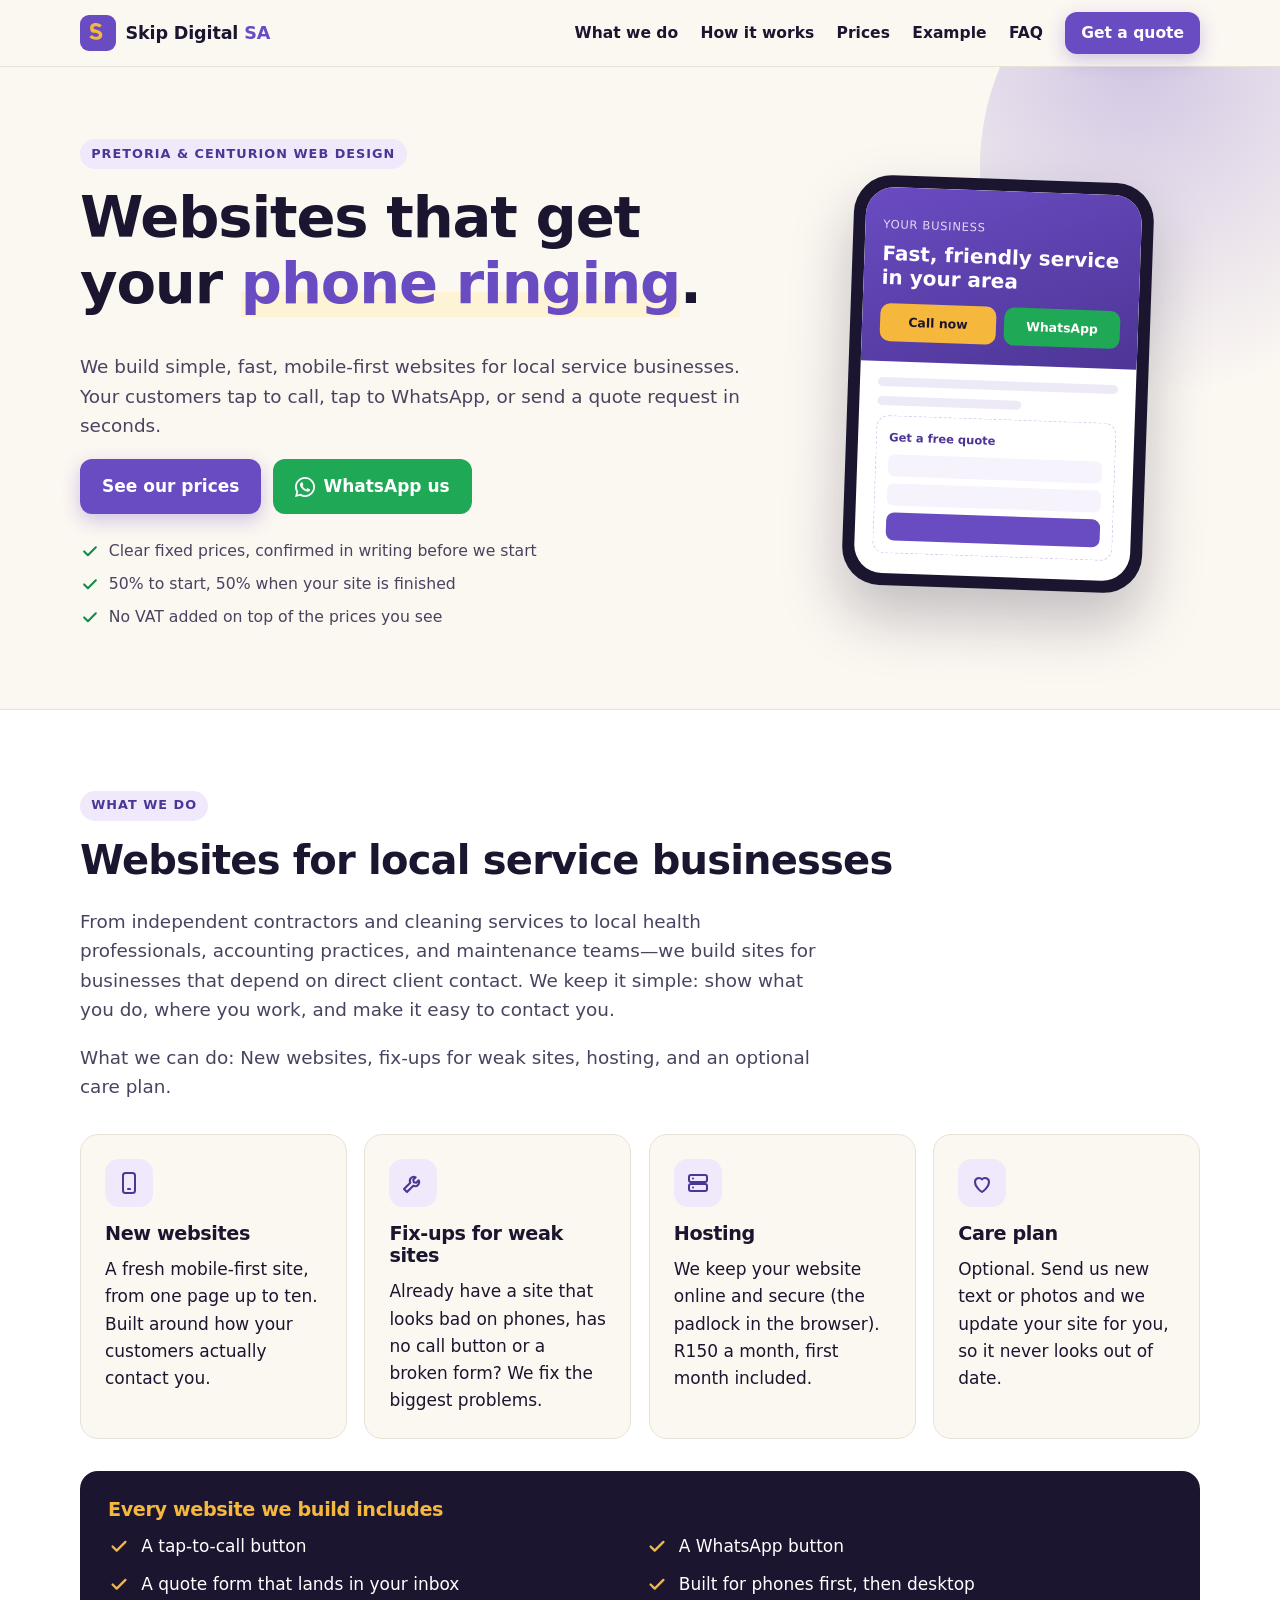
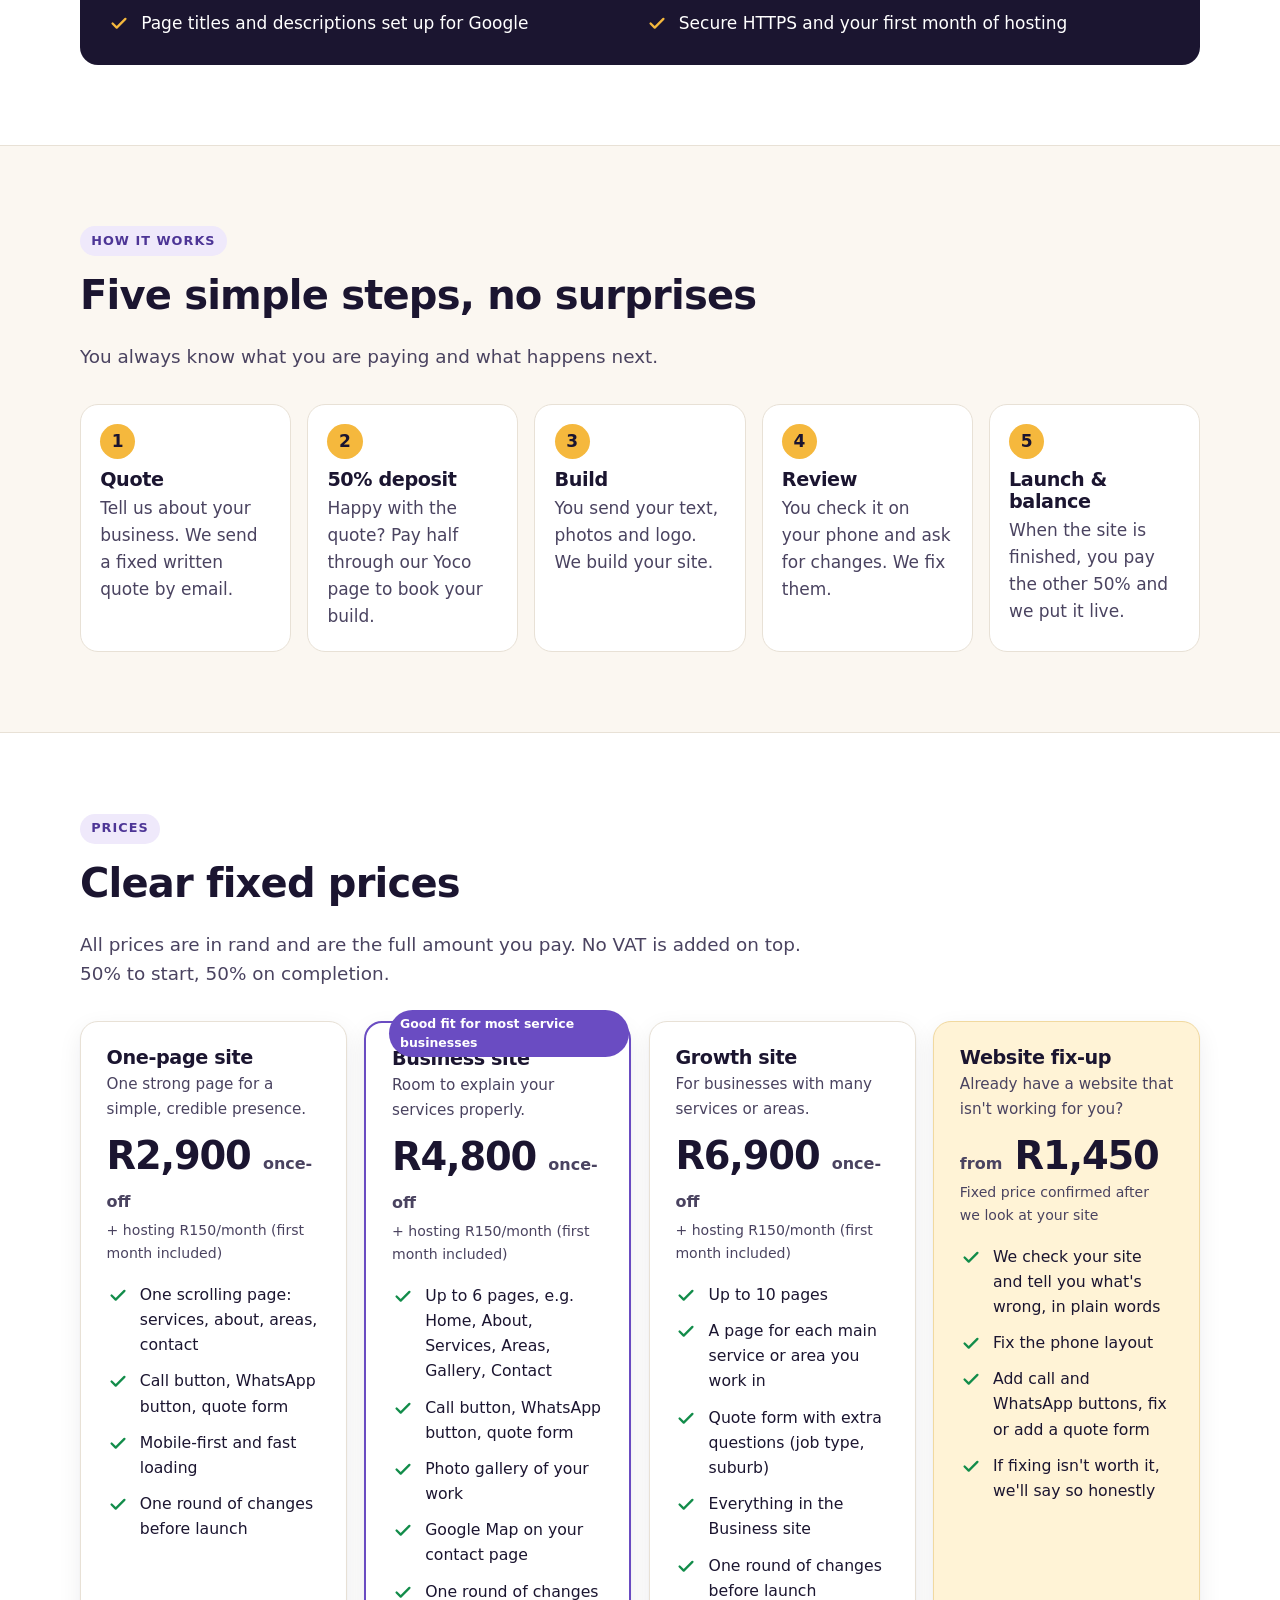
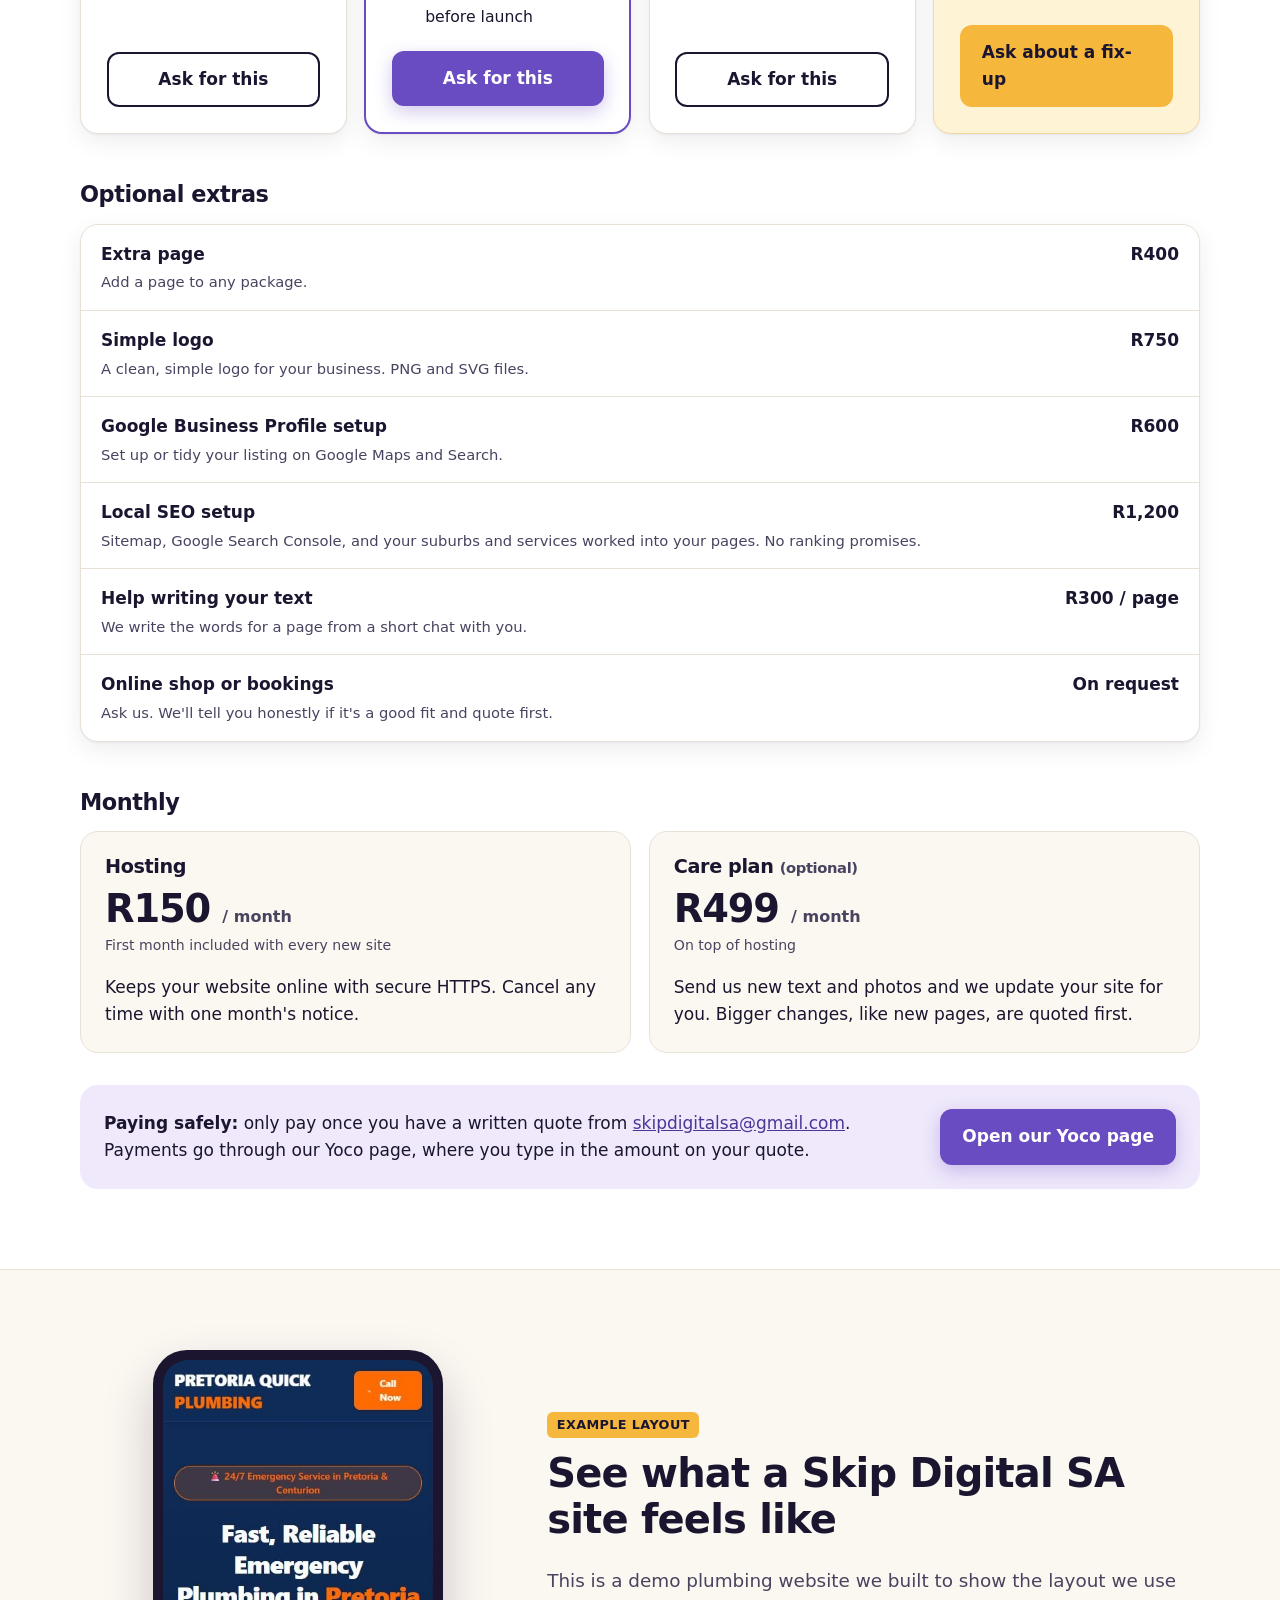
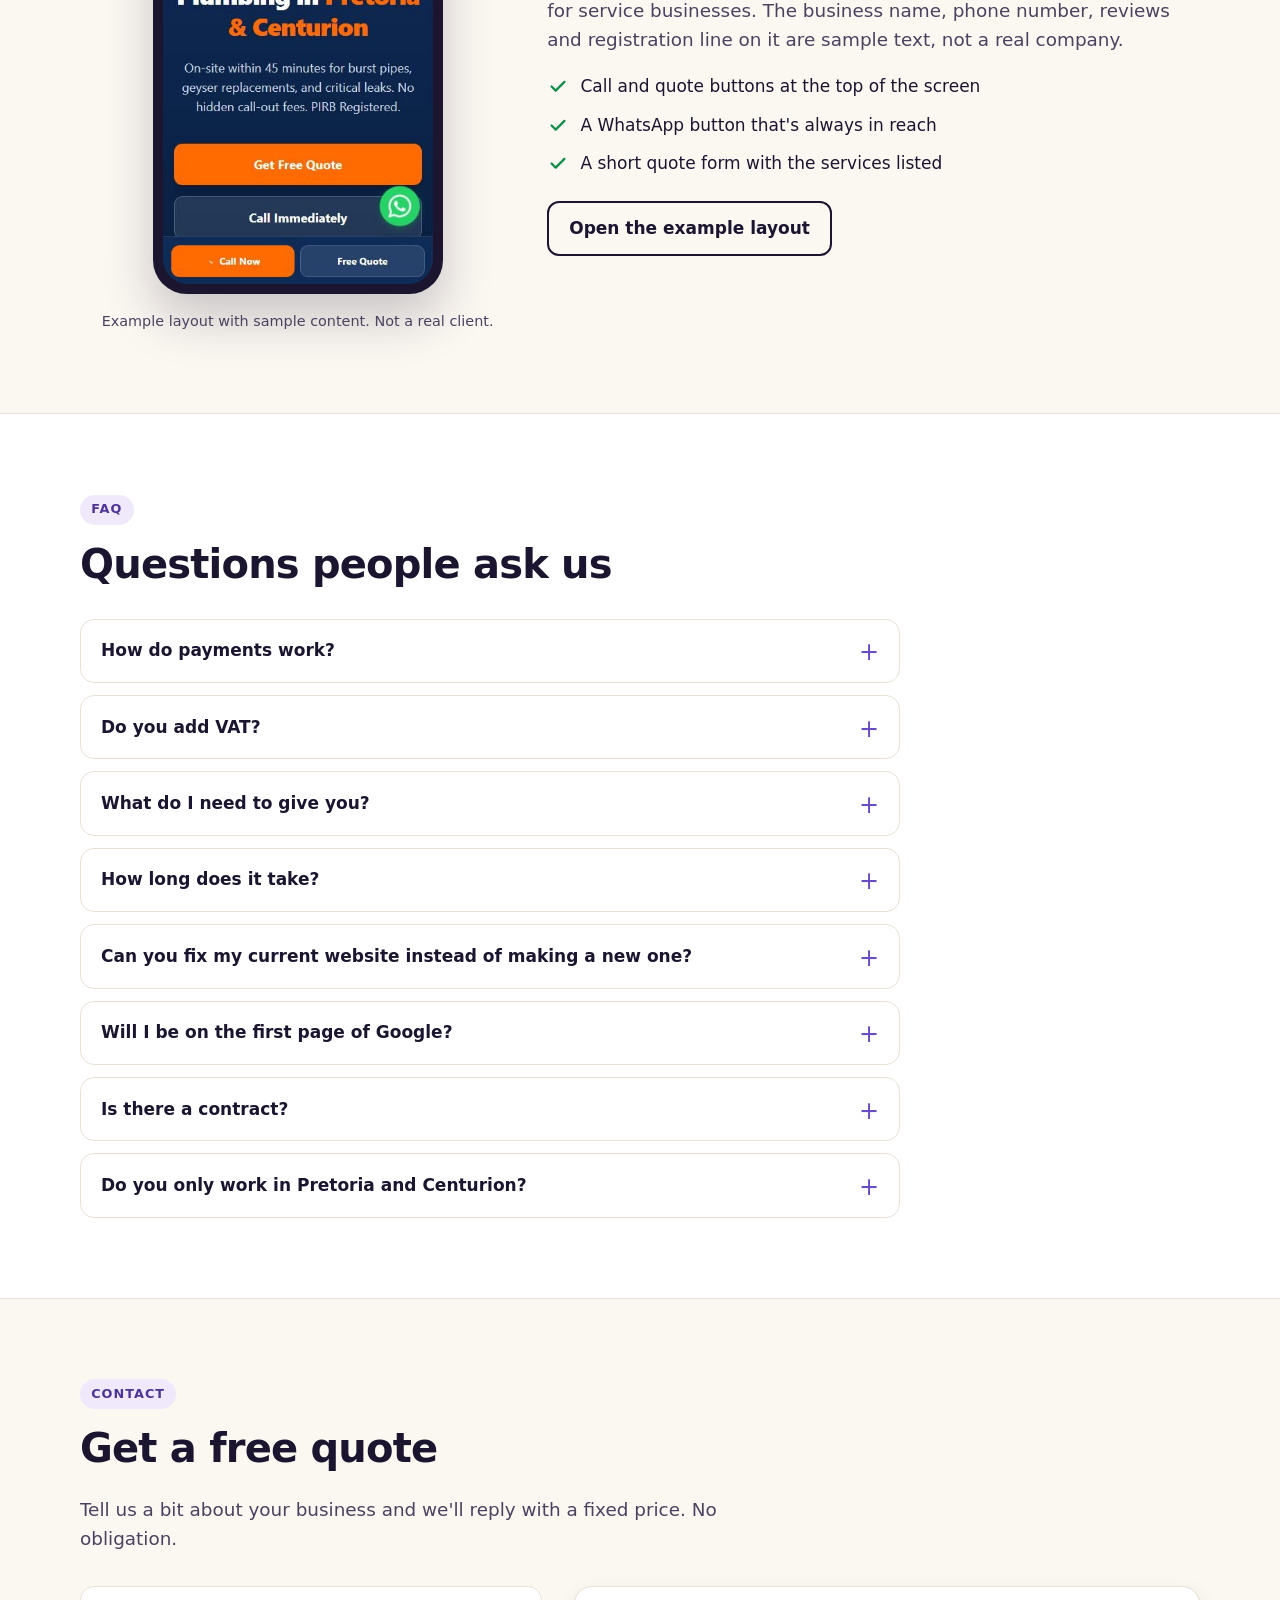
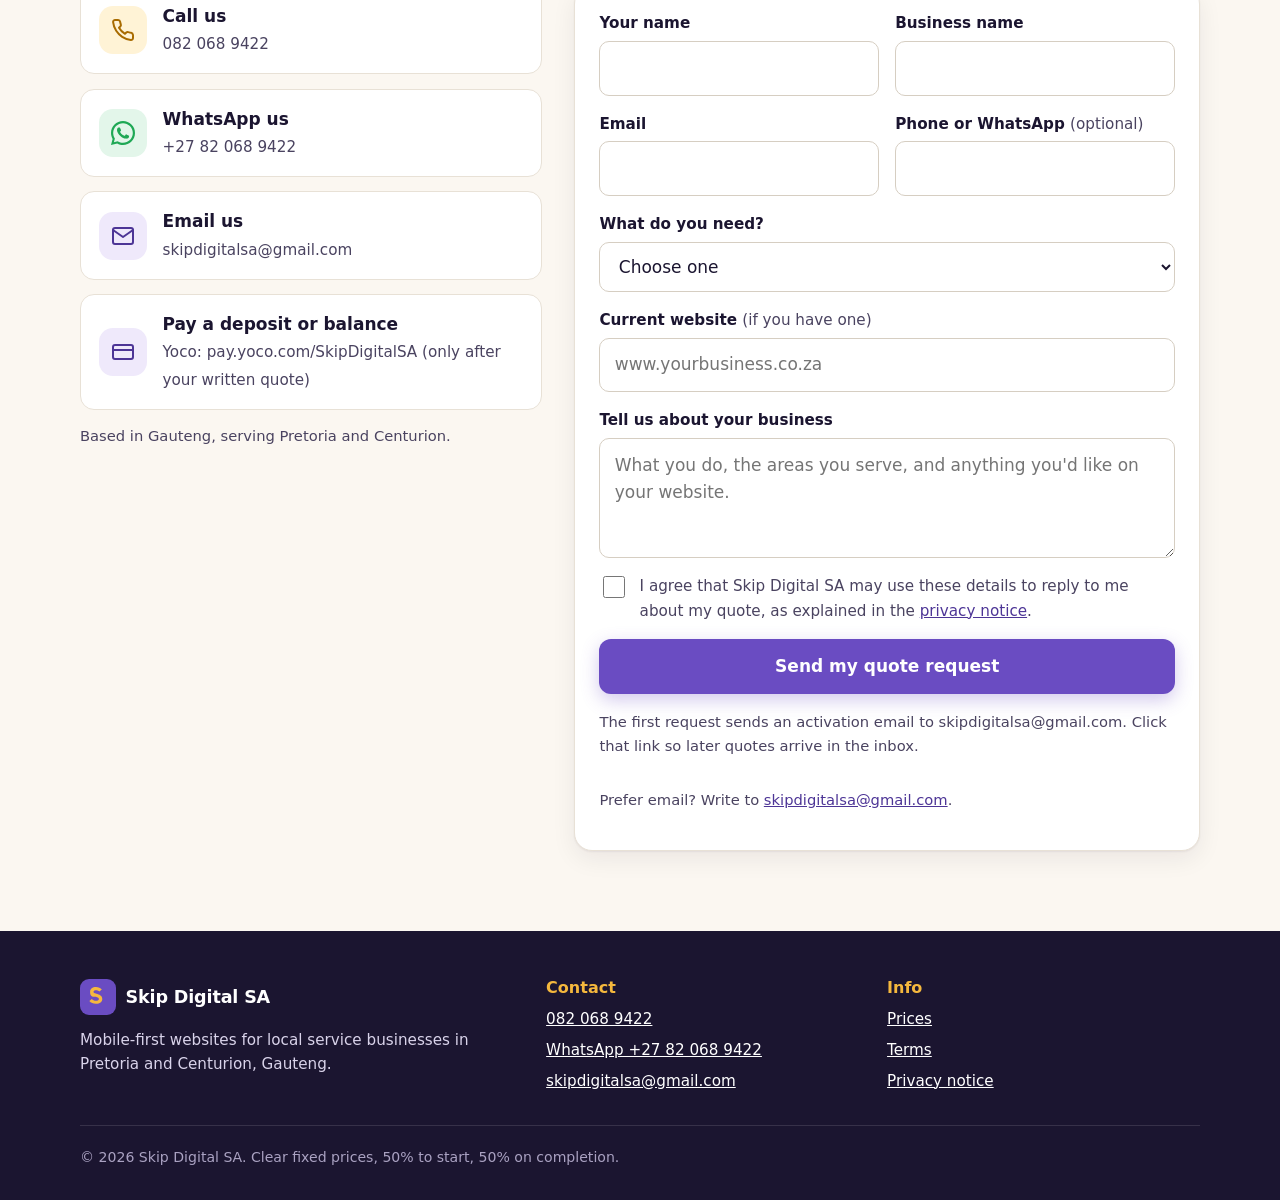
==== commit 25788d24: "Update What we do copy to describe local service businesses. Co-authored-by: Cursor <cursoragent@cur" ====
--- a/index.html
+++ b/index.html
@@ -124,9 +124,9 @@
       <div class="wrap">
         <div class="section-head">
           <span class="eyebrow">What we do</span>
-          <h2>Websites for businesses that live on enquiries</h2>
-          <p class="lead">Plumbers, electricians, cleaners, salons, builders, garden services and other local businesses. We keep it simple: show what you do, where you work, and make it easy to contact you.</p>
-          <p class="lead" style="margin-top:.5rem">What we can do: new websites, fix-ups for weak sites, hosting, and an optional care plan.</p>
+          <h2>Websites for local service businesses</h2>
+          <p class="lead">From independent contractors and cleaning services to local health professionals, accounting practices, and maintenance teams—we build sites for businesses that depend on direct client contact. We keep it simple: show what you do, where you work, and make it easy to contact you.</p>
+          <p class="lead" style="margin-top:.5rem">What we can do: New websites, fix-ups for weak sites, hosting, and an optional care plan.</p>
         </div>
         <div class="grid grid-2 grid-4">
           <article class="card">
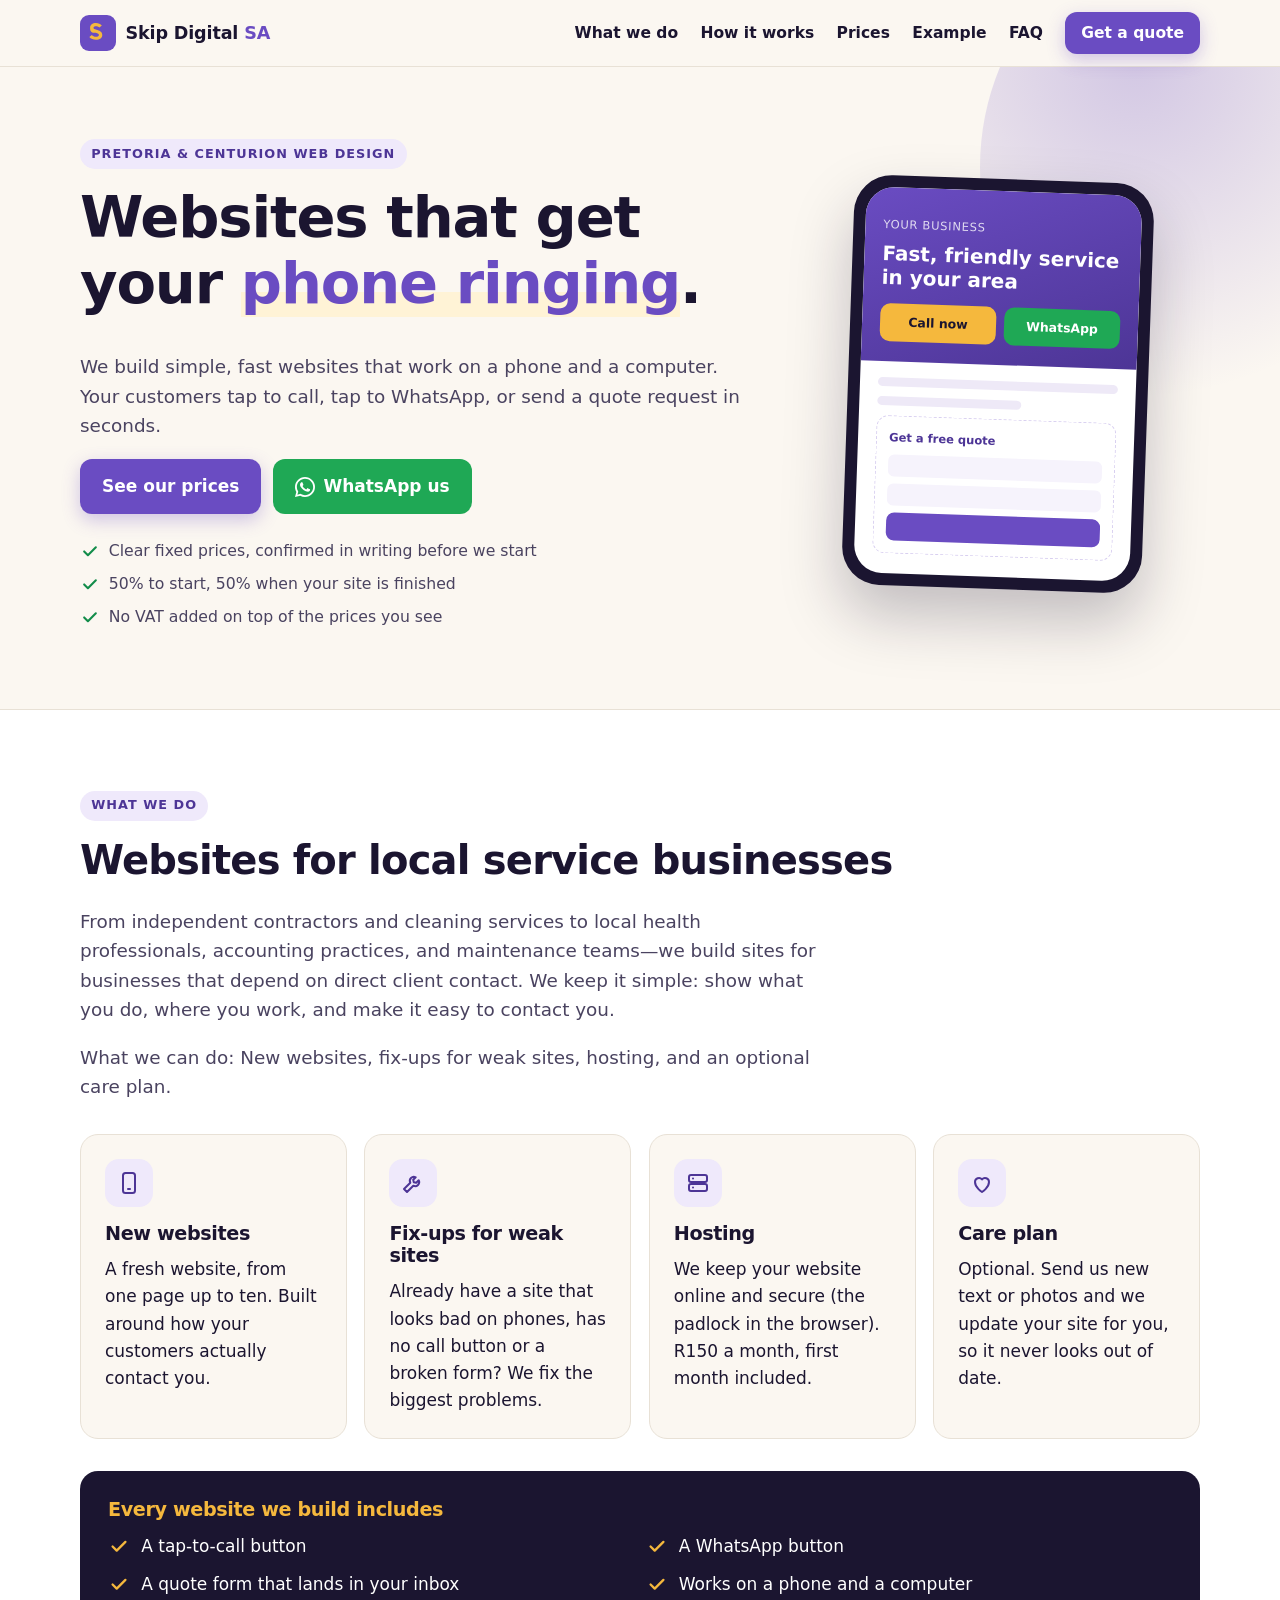
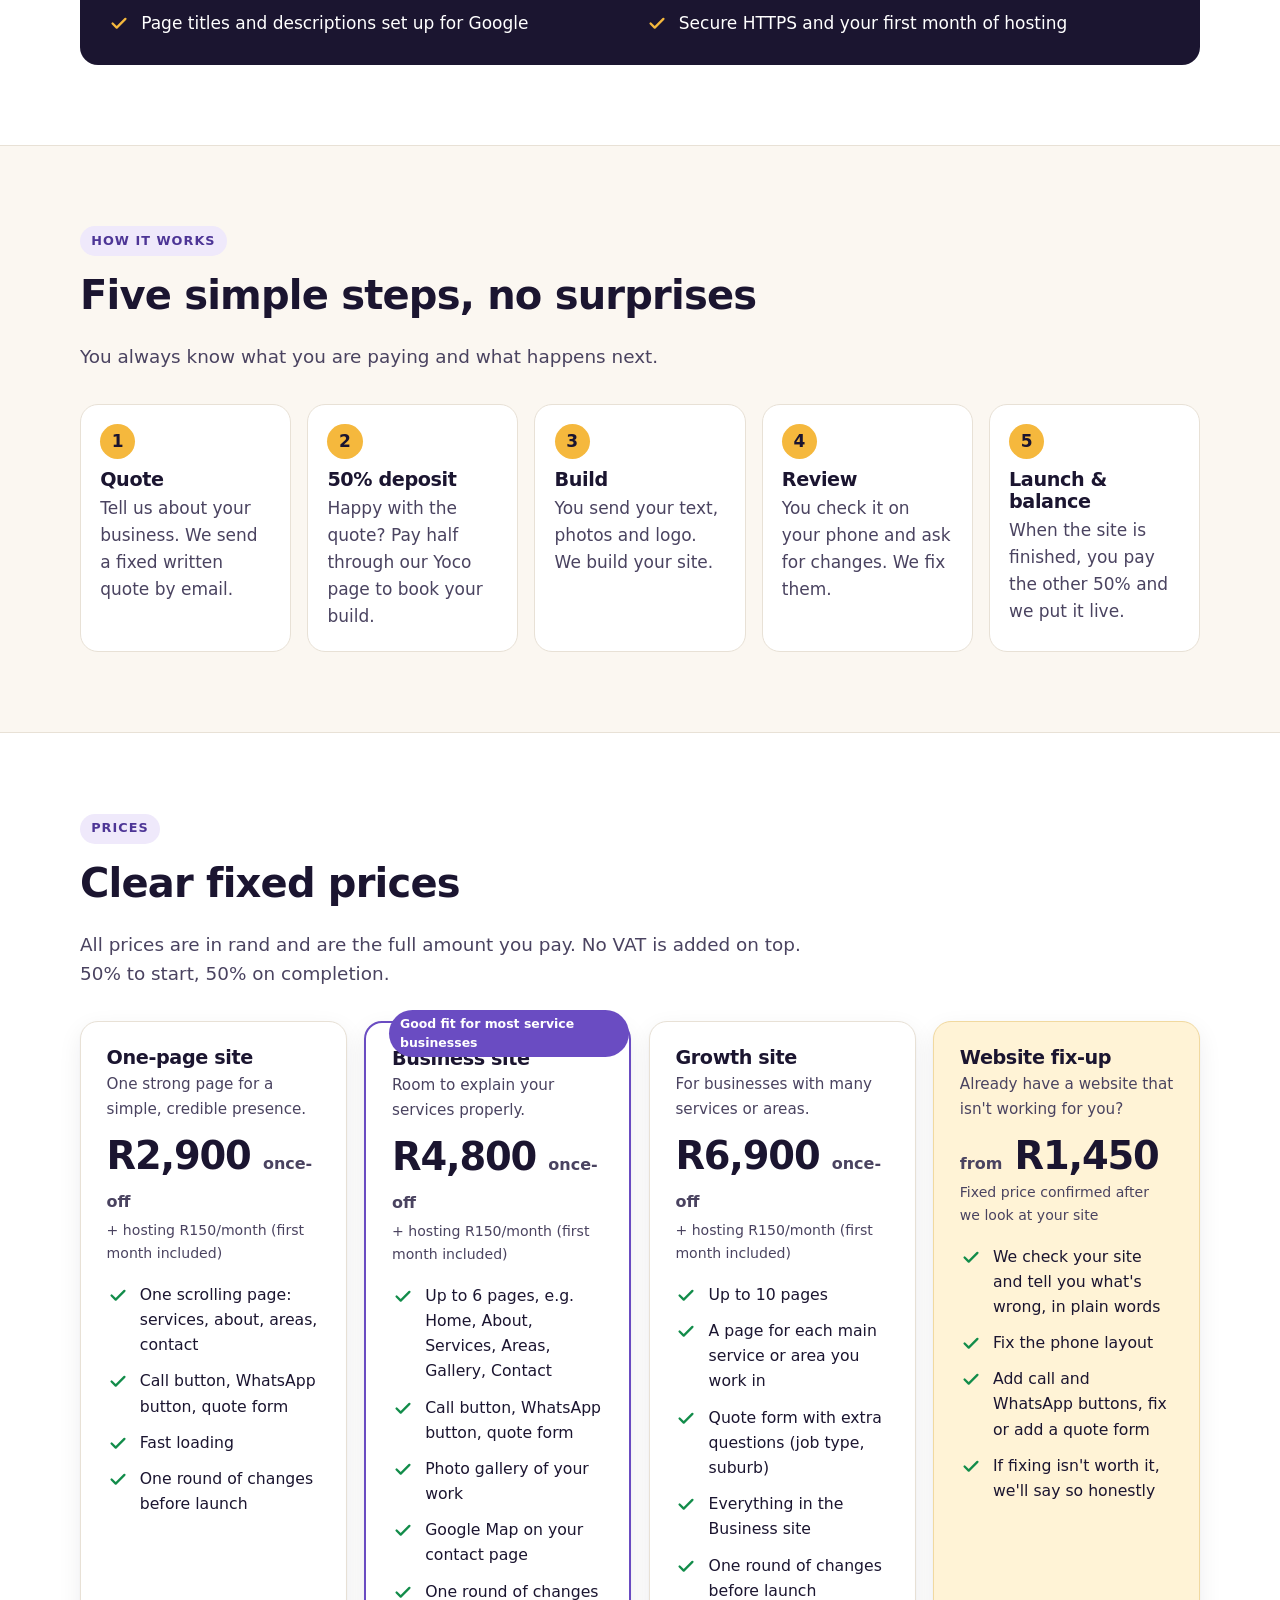
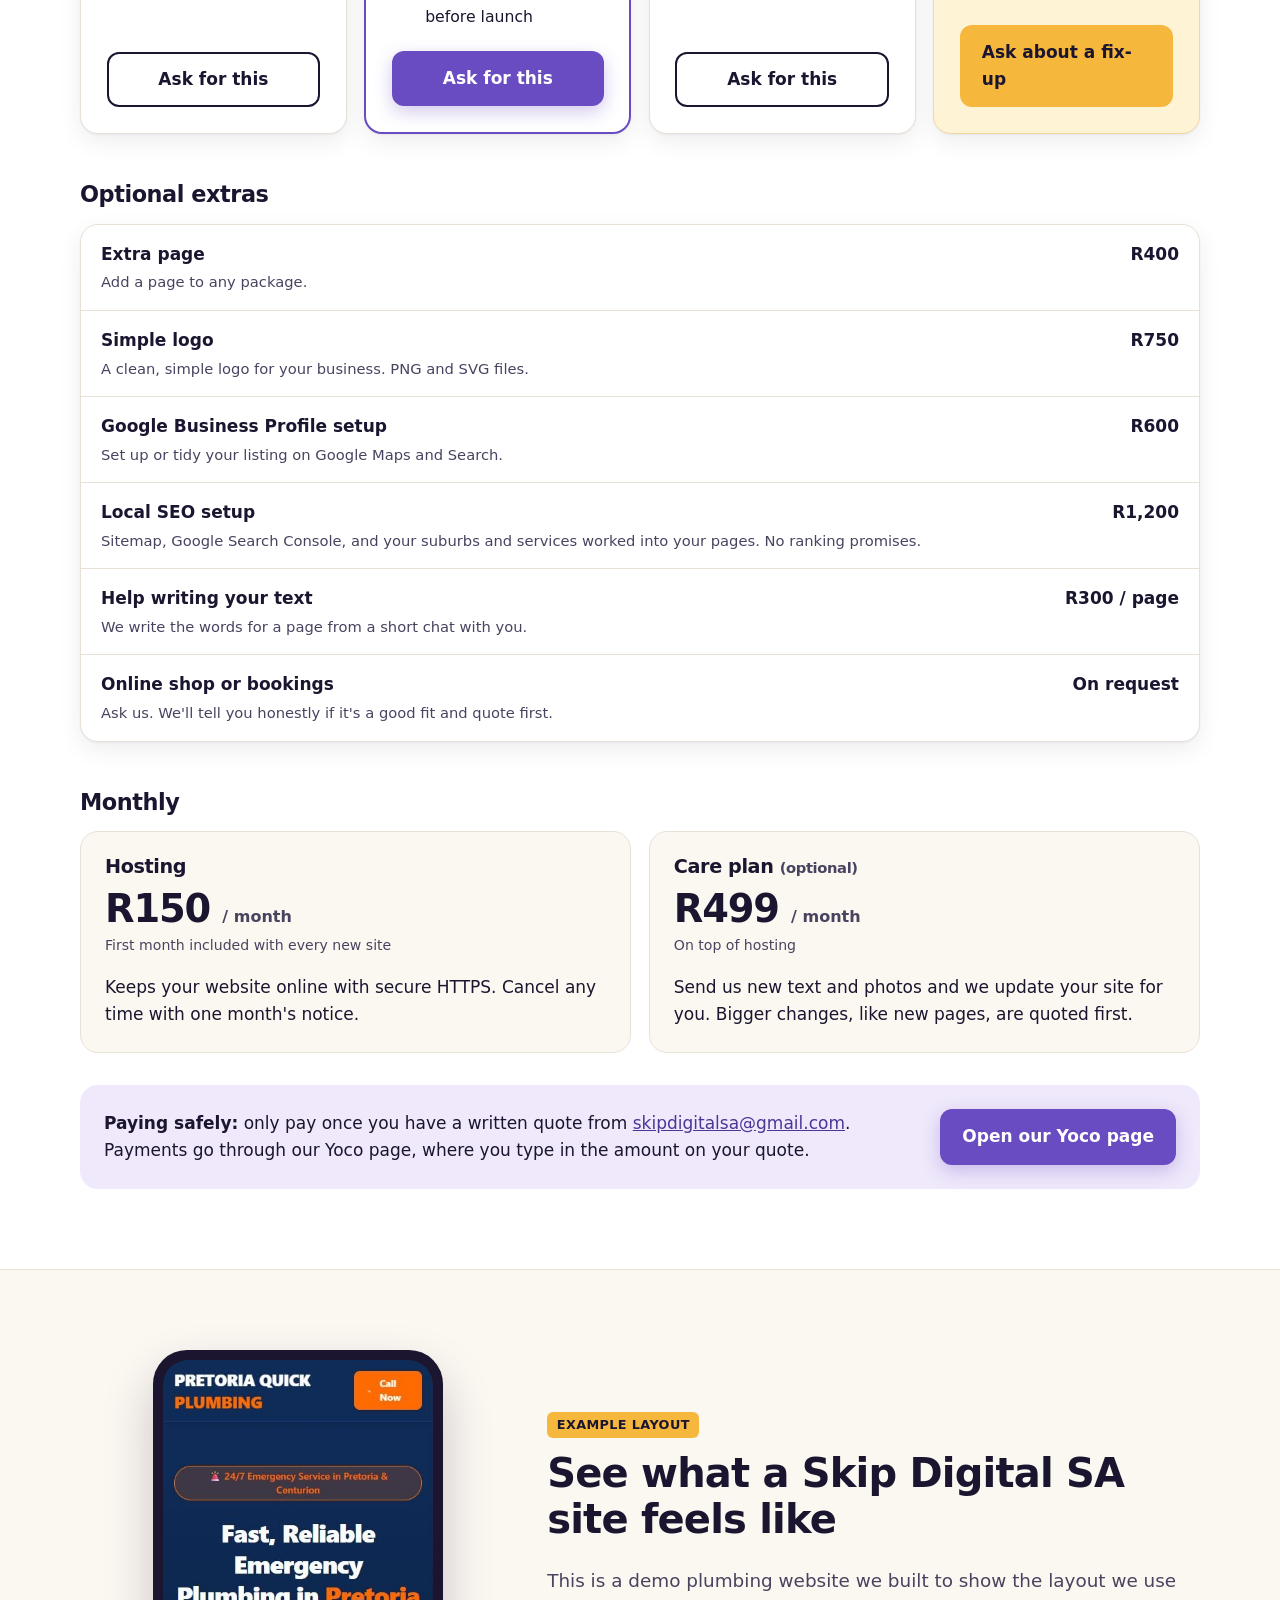
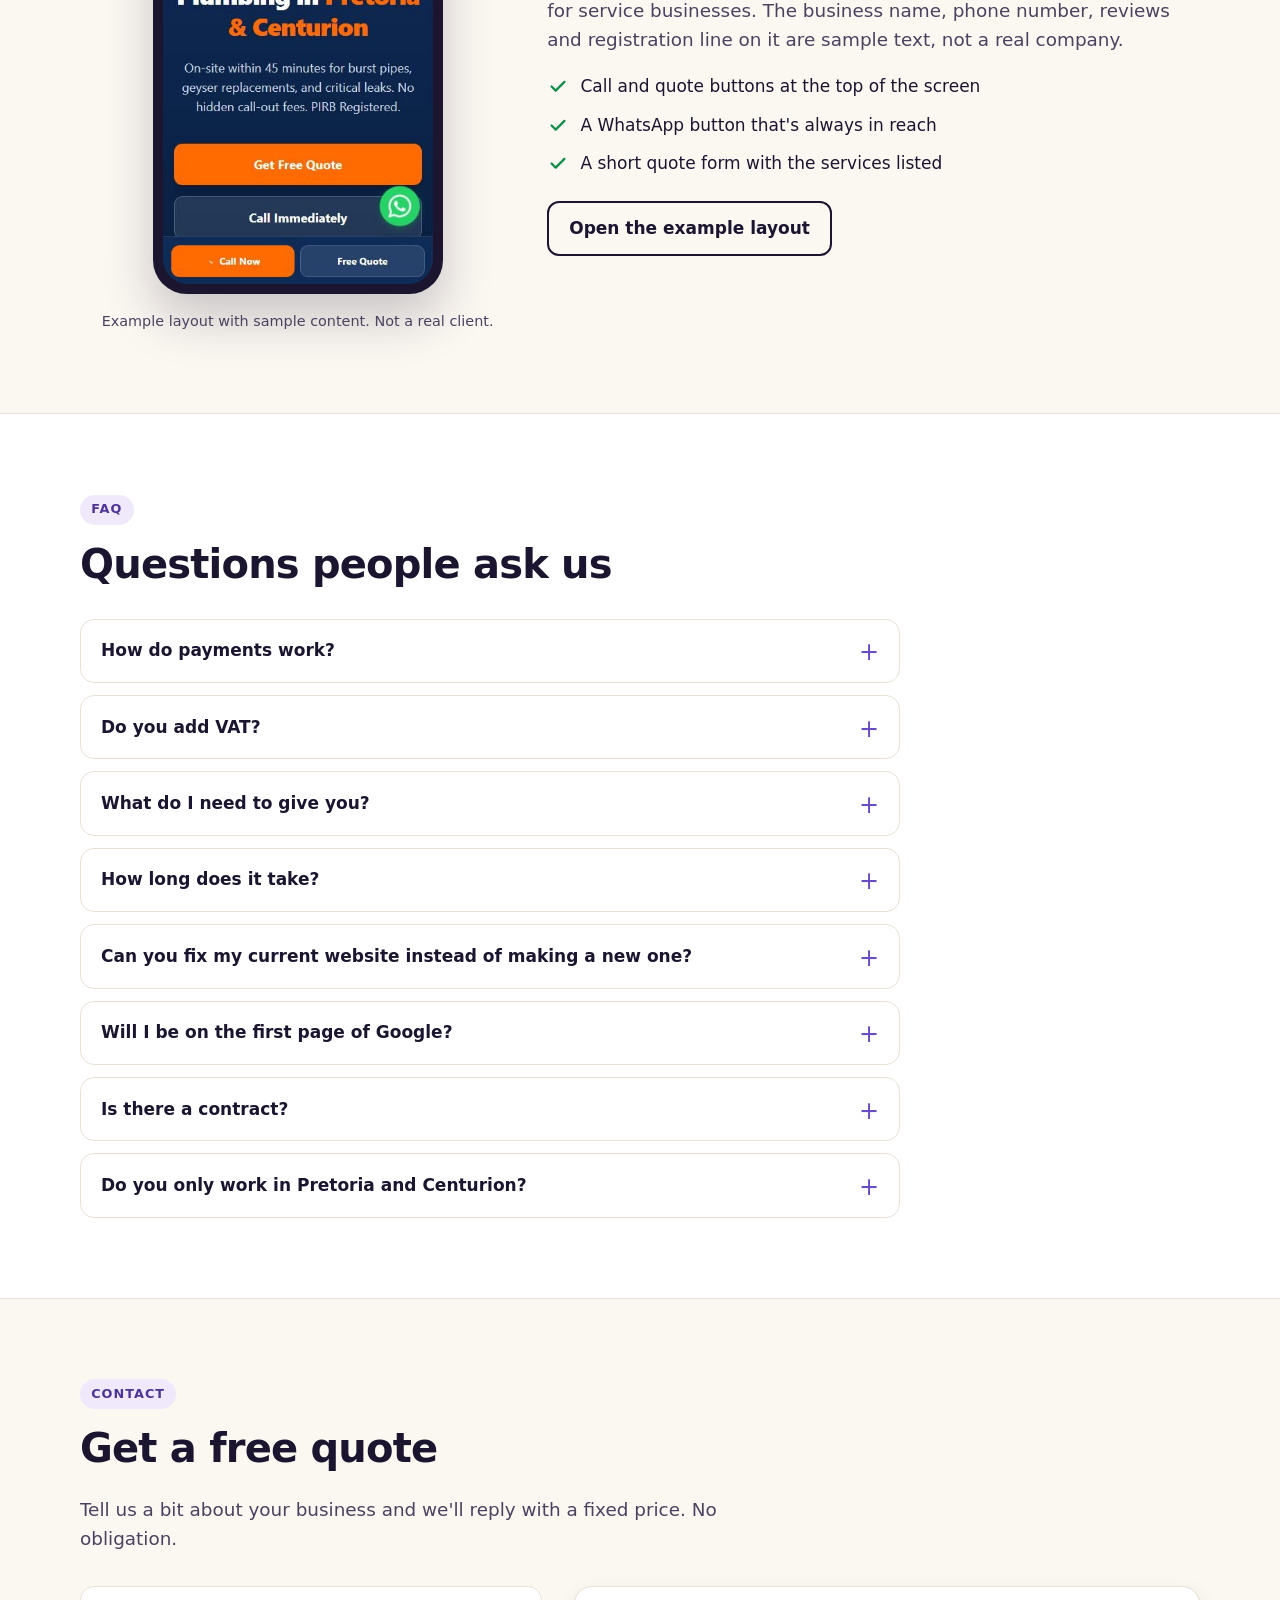
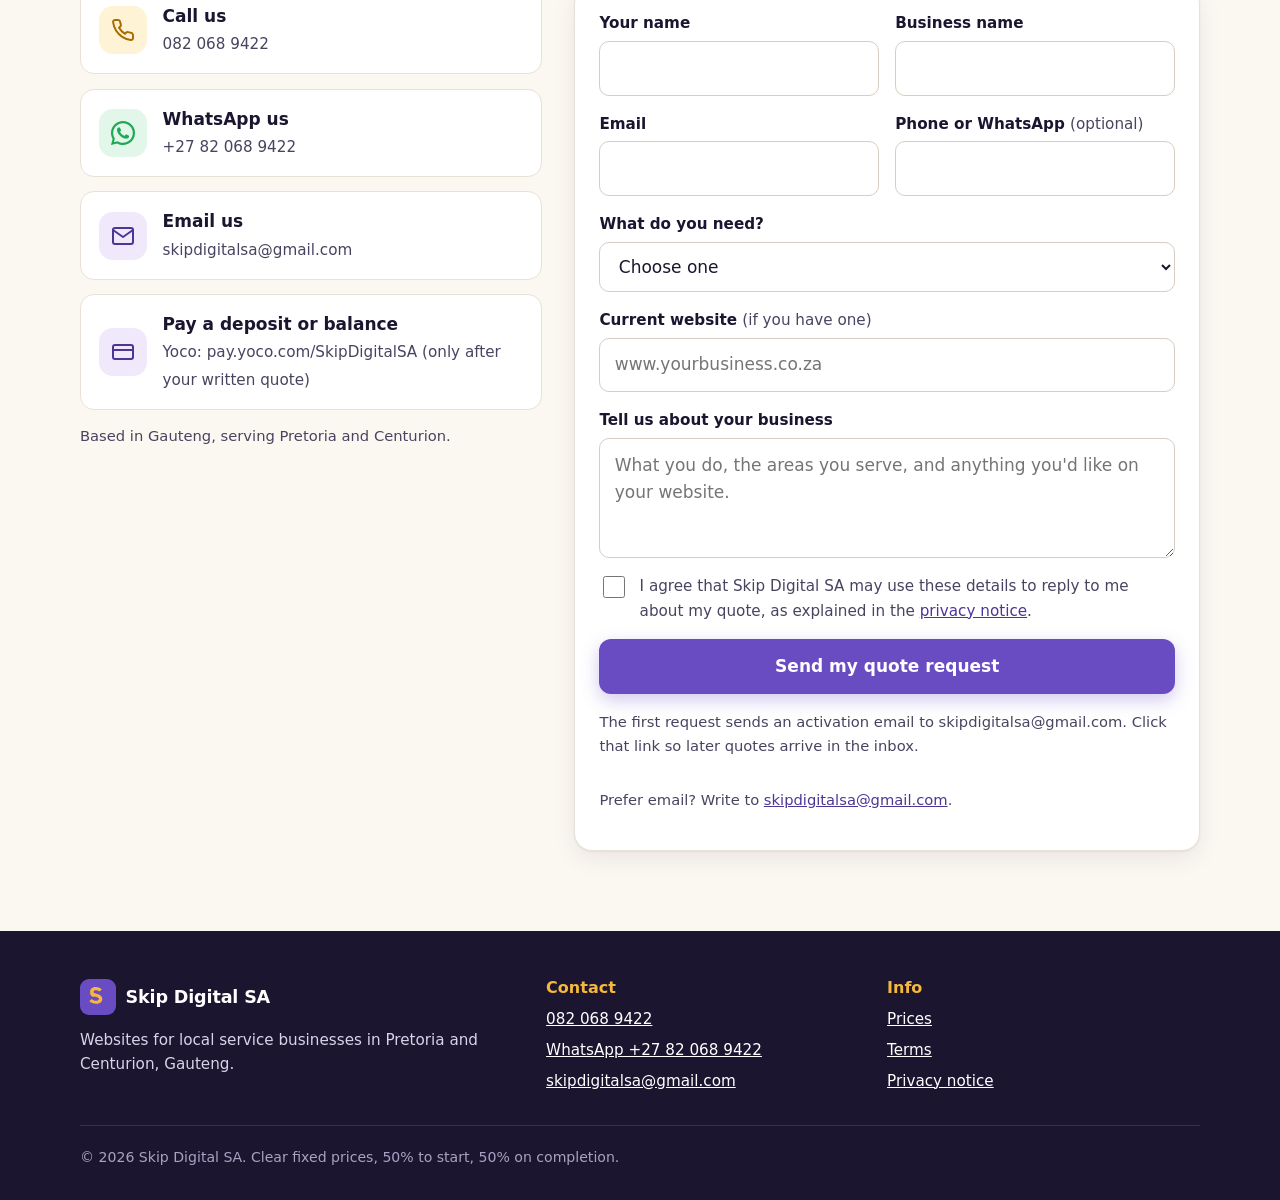
==== commit d4c57c7e: "Replace mobile-first wording with phone and computer language. Co-authored-by: Cursor <cursoragent@c" ====
--- a/index.html
+++ b/index.html
@@ -3,8 +3,8 @@
 <head>
   <meta charset="utf-8">
   <meta name="viewport" content="width=device-width, initial-scale=1">
-  <title>Skip Digital SA | Mobile-first websites for Pretoria &amp; Centurion businesses</title>
-  <meta name="description" content="Skip Digital SA builds mobile-first websites for local service businesses in Pretoria and Centurion. Clear fixed prices from R2,900. Every site has a call button, WhatsApp button and quote form. 50% to start, 50% on completion.">
+  <title>Skip Digital SA | Websites that work on a phone and a computer</title>
+  <meta name="description" content="Skip Digital SA builds websites for local service businesses in Pretoria and Centurion. Clear fixed prices from R2,900. Every site has a call button, WhatsApp button and quote form. 50% to start, 50% on completion.">
   <link rel="canonical" href="https://skipdigitalsa.co.za/">
   <meta name="theme-color" content="#6a4cc2">
   <link rel="icon" href="favicon.svg" type="image/svg+xml">
@@ -15,15 +15,15 @@
   <meta property="og:site_name" content="Skip Digital SA">
   <meta property="og:locale" content="en_ZA">
   <meta property="og:title" content="Skip Digital SA | Websites that get your phone ringing">
-  <meta property="og:description" content="Mobile-first websites for Pretoria and Centurion service businesses. Clear fixed prices, 50% to start, 50% on completion.">
+  <meta property="og:description" content="Websites for Pretoria and Centurion service businesses. Clear fixed prices, 50% to start, 50% on completion.">
   <meta property="og:url" content="https://skipdigitalsa.co.za/">
   <meta property="og:image" content="https://skipdigitalsa.co.za/og-image.png">
   <meta property="og:image:width" content="1200">
   <meta property="og:image:height" content="630">
-  <meta property="og:image:alt" content="Skip Digital SA - mobile-first websites for Pretoria and Centurion businesses">
+  <meta property="og:image:alt" content="Skip Digital SA - websites for Pretoria and Centurion businesses">
   <meta name="twitter:card" content="summary_large_image">
   <meta name="twitter:title" content="Skip Digital SA | Websites that get your phone ringing">
-  <meta name="twitter:description" content="Mobile-first websites for Pretoria and Centurion service businesses. Clear fixed prices.">
+  <meta name="twitter:description" content="Websites for Pretoria and Centurion service businesses. Clear fixed prices.">
   <meta name="twitter:image" content="https://skipdigitalsa.co.za/og-image.png">
 
   <link rel="stylesheet" href="css/styles.css">
@@ -33,7 +33,7 @@
     "@context": "https://schema.org",
     "@type": "ProfessionalService",
     "name": "Skip Digital SA",
-    "description": "Mobile-first websites for local service businesses in Pretoria and Centurion.",
+    "description": "Websites for local service businesses in Pretoria and Centurion.",
     "url": "https://skipdigitalsa.co.za/",
     "image": "https://skipdigitalsa.co.za/og-image.png",
     "email": "skipdigitalsa@gmail.com",
@@ -79,7 +79,7 @@
         <div>
           <span class="eyebrow">Pretoria &amp; Centurion web design</span>
           <h1>Websites that get your <em>phone ringing</em>.</h1>
-          <p class="lead">We build simple, fast, mobile-first websites for local service businesses. Your customers tap to call, tap to WhatsApp, or send a quote request in seconds.</p>
+          <p class="lead">We build simple, fast websites that work on a phone and a computer. Your customers tap to call, tap to WhatsApp, or send a quote request in seconds.</p>
           <div class="btn-row">
             <a class="btn btn-primary" href="#pricing">See our prices</a>
             <a class="btn btn-wa" href="https://wa.me/27820689422?text=Hi%20Skip%20Digital%20SA%2C%20I%27d%20like%20a%20quote%20for%20a%20website." target="_blank" rel="noopener">
@@ -132,7 +132,7 @@
           <article class="card">
             <div class="icon"><svg viewBox="0 0 24 24" fill="none" stroke="currentColor" stroke-width="2" stroke-linecap="round" stroke-linejoin="round" aria-hidden="true"><rect x="6" y="2" width="12" height="20" rx="2.5"/><path d="M11 18h2"/></svg></div>
             <h3>New websites</h3>
-            <p>A fresh mobile-first site, from one page up to ten. Built around how your customers actually contact you.</p>
+            <p>A fresh website, from one page up to ten. Built around how your customers actually contact you.</p>
           </article>
           <article class="card">
             <div class="icon"><svg viewBox="0 0 24 24" fill="none" stroke="currentColor" stroke-width="2" stroke-linecap="round" stroke-linejoin="round" aria-hidden="true"><path d="M14.7 6.3a4 4 0 0 0-5.4 5.4L3 18l3 3 6.3-6.3a4 4 0 0 0 5.4-5.4l-2.5 2.5-2.4-.6-.6-2.4z"/></svg></div>
@@ -157,7 +157,7 @@
             <li><svg viewBox="0 0 24 24" fill="none" stroke="currentColor" stroke-width="2.5" stroke-linecap="round" stroke-linejoin="round" aria-hidden="true"><path d="M5 12.5l4.5 4.5L19 7.5"/></svg>A tap-to-call button</li>
             <li><svg viewBox="0 0 24 24" fill="none" stroke="currentColor" stroke-width="2.5" stroke-linecap="round" stroke-linejoin="round" aria-hidden="true"><path d="M5 12.5l4.5 4.5L19 7.5"/></svg>A WhatsApp button</li>
             <li><svg viewBox="0 0 24 24" fill="none" stroke="currentColor" stroke-width="2.5" stroke-linecap="round" stroke-linejoin="round" aria-hidden="true"><path d="M5 12.5l4.5 4.5L19 7.5"/></svg>A quote form that lands in your inbox</li>
-            <li><svg viewBox="0 0 24 24" fill="none" stroke="currentColor" stroke-width="2.5" stroke-linecap="round" stroke-linejoin="round" aria-hidden="true"><path d="M5 12.5l4.5 4.5L19 7.5"/></svg>Built for phones first, then desktop</li>
+            <li><svg viewBox="0 0 24 24" fill="none" stroke="currentColor" stroke-width="2.5" stroke-linecap="round" stroke-linejoin="round" aria-hidden="true"><path d="M5 12.5l4.5 4.5L19 7.5"/></svg>Works on a phone and a computer</li>
             <li><svg viewBox="0 0 24 24" fill="none" stroke="currentColor" stroke-width="2.5" stroke-linecap="round" stroke-linejoin="round" aria-hidden="true"><path d="M5 12.5l4.5 4.5L19 7.5"/></svg>Page titles and descriptions set up for Google</li>
             <li><svg viewBox="0 0 24 24" fill="none" stroke="currentColor" stroke-width="2.5" stroke-linecap="round" stroke-linejoin="round" aria-hidden="true"><path d="M5 12.5l4.5 4.5L19 7.5"/></svg>Secure HTTPS and your first month of hosting</li>
           </ul>
@@ -199,7 +199,7 @@
             <ul class="includes">
               <li><svg viewBox="0 0 24 24" fill="none" stroke="currentColor" stroke-width="2.5" stroke-linecap="round" stroke-linejoin="round" aria-hidden="true"><path d="M5 12.5l4.5 4.5L19 7.5"/></svg>One scrolling page: services, about, areas, contact</li>
               <li><svg viewBox="0 0 24 24" fill="none" stroke="currentColor" stroke-width="2.5" stroke-linecap="round" stroke-linejoin="round" aria-hidden="true"><path d="M5 12.5l4.5 4.5L19 7.5"/></svg>Call button, WhatsApp button, quote form</li>
-              <li><svg viewBox="0 0 24 24" fill="none" stroke="currentColor" stroke-width="2.5" stroke-linecap="round" stroke-linejoin="round" aria-hidden="true"><path d="M5 12.5l4.5 4.5L19 7.5"/></svg>Mobile-first and fast loading</li>
+              <li><svg viewBox="0 0 24 24" fill="none" stroke="currentColor" stroke-width="2.5" stroke-linecap="round" stroke-linejoin="round" aria-hidden="true"><path d="M5 12.5l4.5 4.5L19 7.5"/></svg>Fast loading</li>
               <li><svg viewBox="0 0 24 24" fill="none" stroke="currentColor" stroke-width="2.5" stroke-linecap="round" stroke-linejoin="round" aria-hidden="true"><path d="M5 12.5l4.5 4.5L19 7.5"/></svg>One round of changes before launch</li>
             </ul>
             <a class="btn btn-ghost" href="#contact" data-package="One-page site (R2,900)">Ask for this</a>
@@ -445,7 +445,7 @@
       <div class="footer-grid">
         <div>
           <a class="brand" href="#top" style="color:#fff"><img src="favicon.svg" alt="" width="36" height="36"><span>Skip Digital SA</span></a>
-          <p style="margin-top:.8rem">Mobile-first websites for local service businesses in Pretoria and Centurion, Gauteng.</p>
+          <p style="margin-top:.8rem">Websites for local service businesses in Pretoria and Centurion, Gauteng.</p>
         </div>
         <div>
           <h2>Contact</h2>
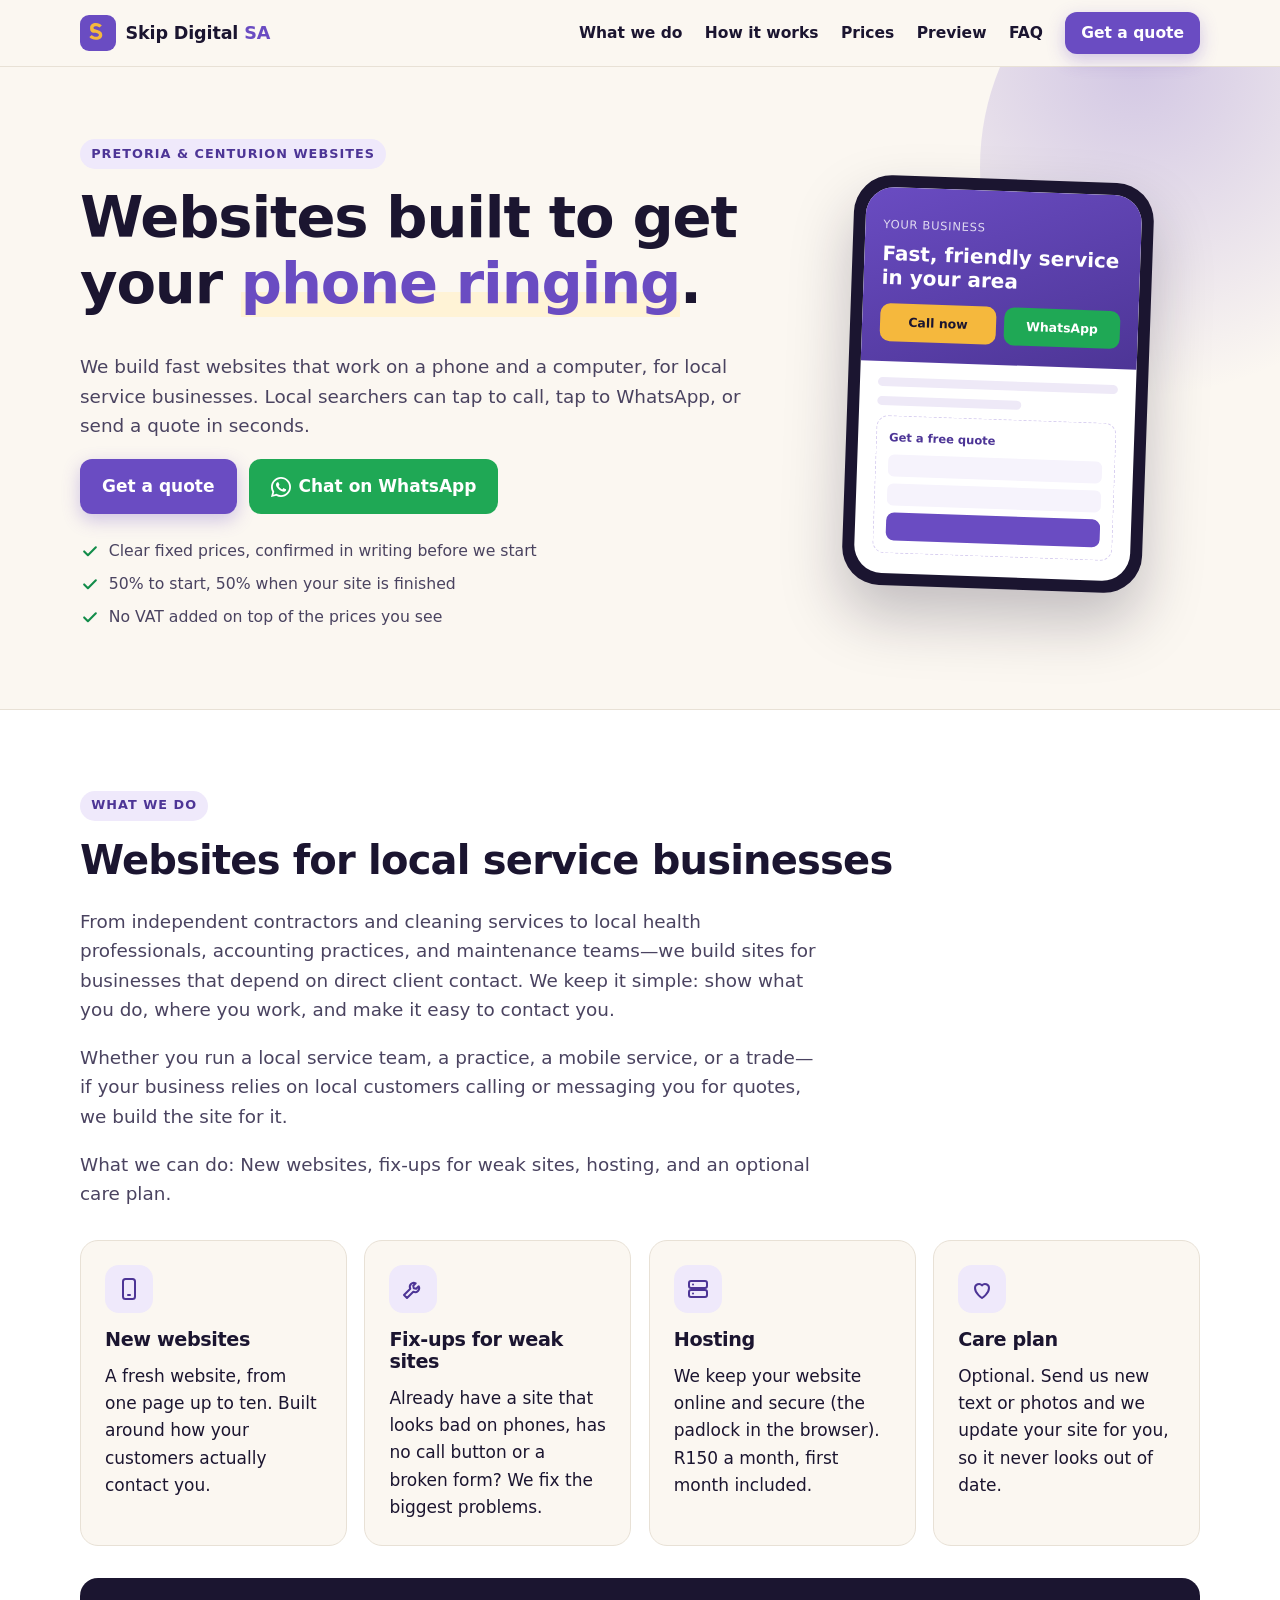
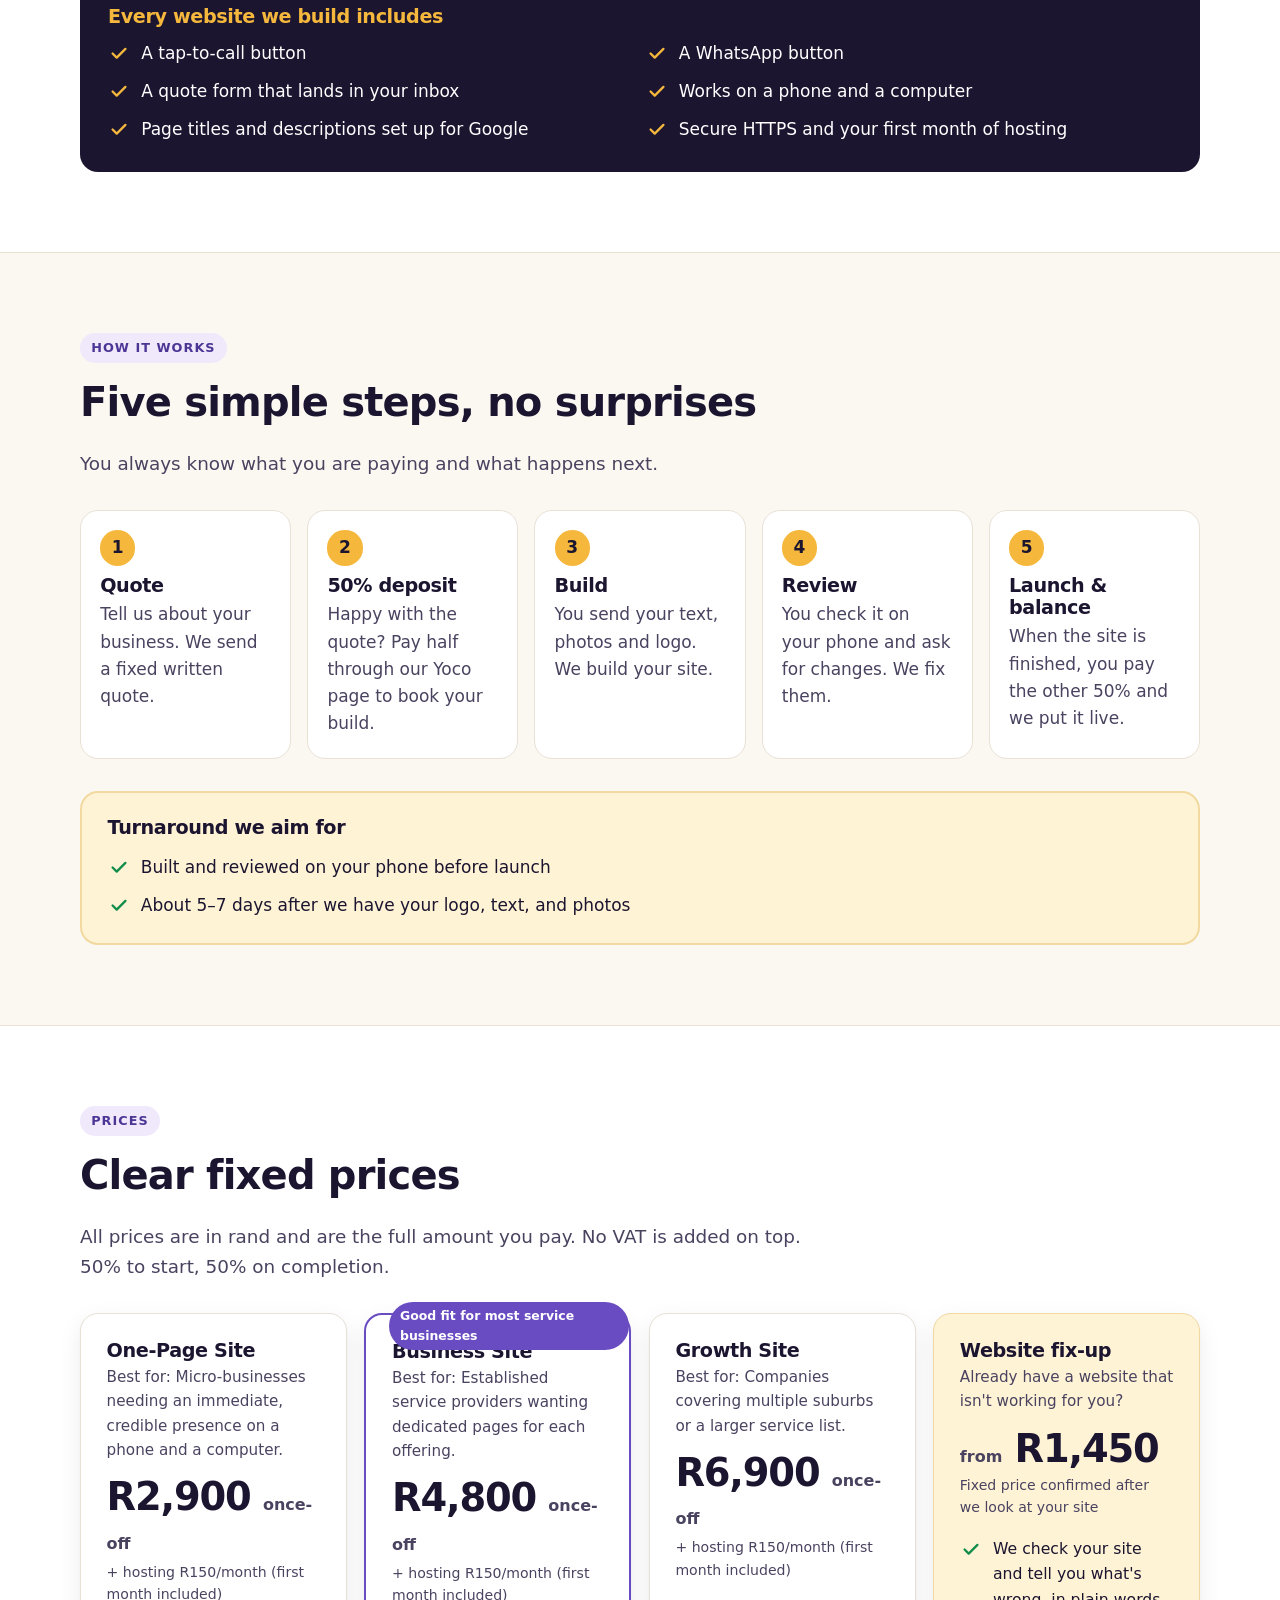
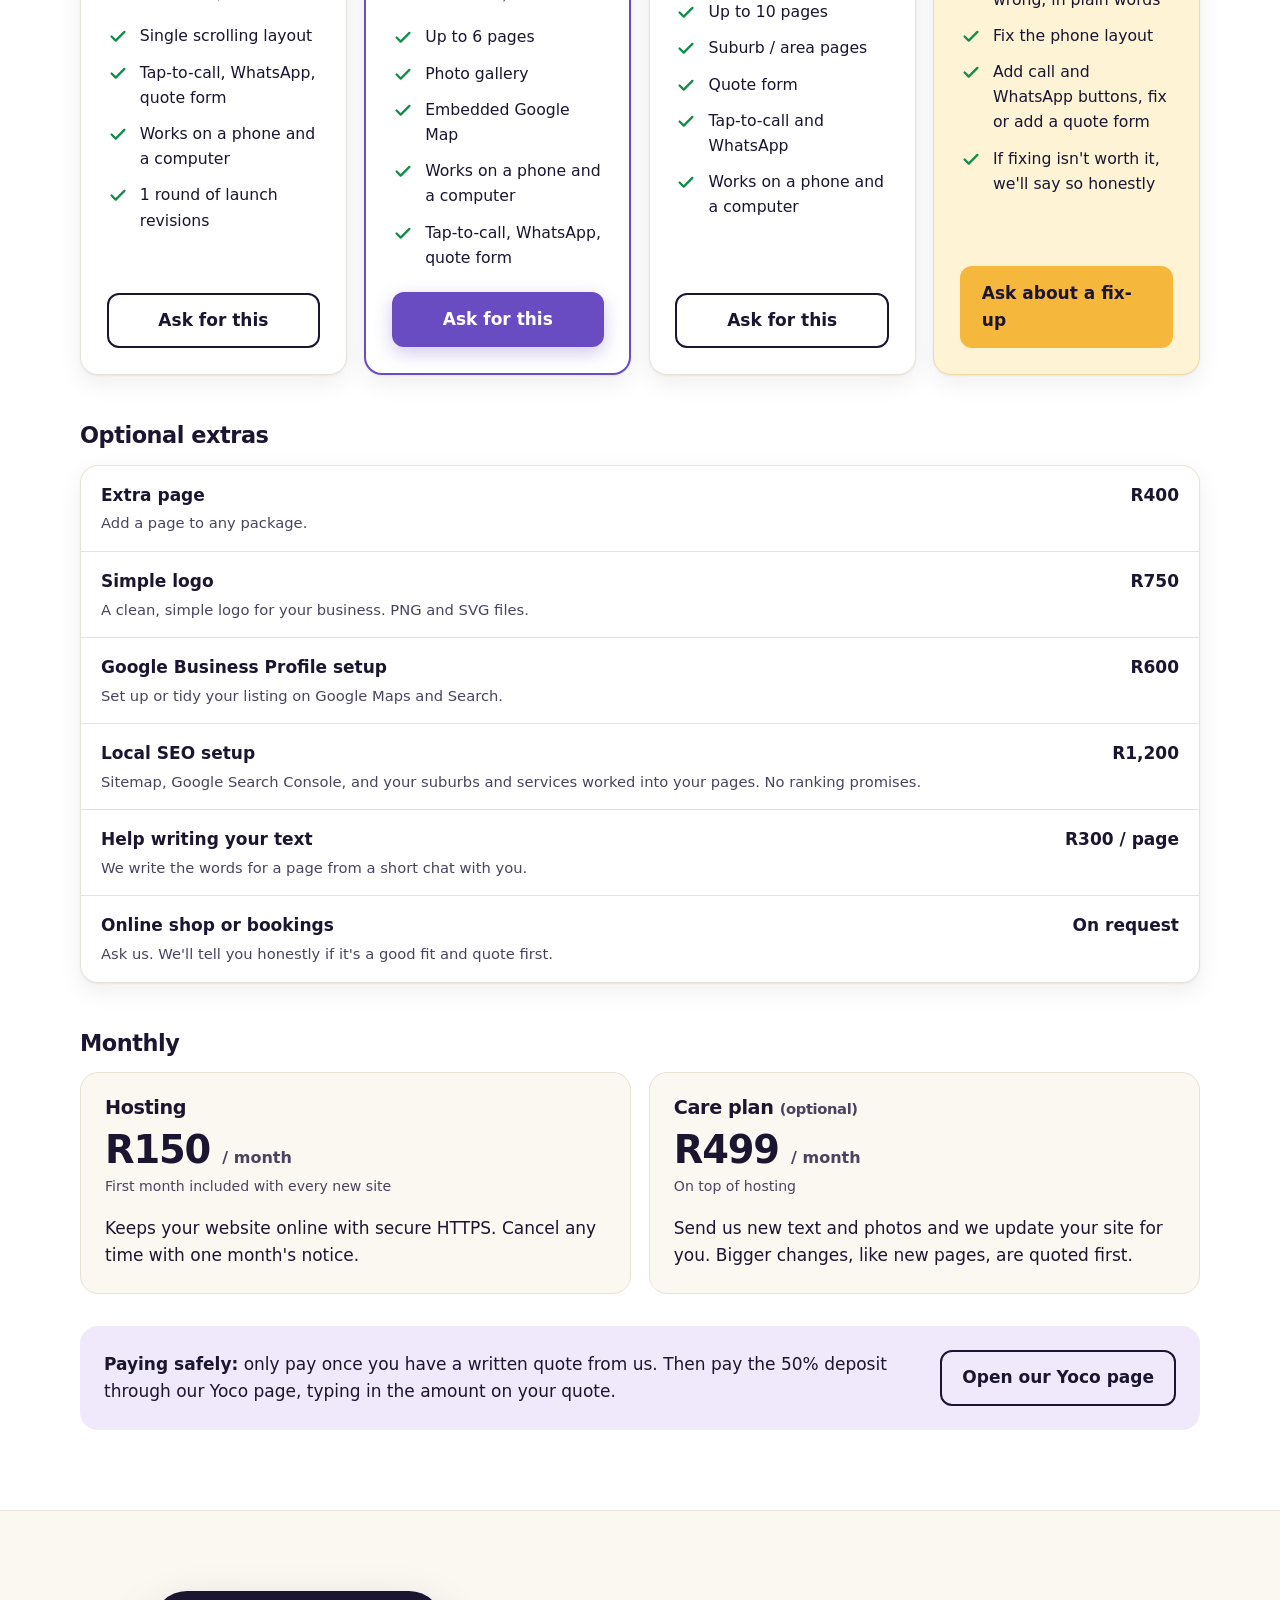
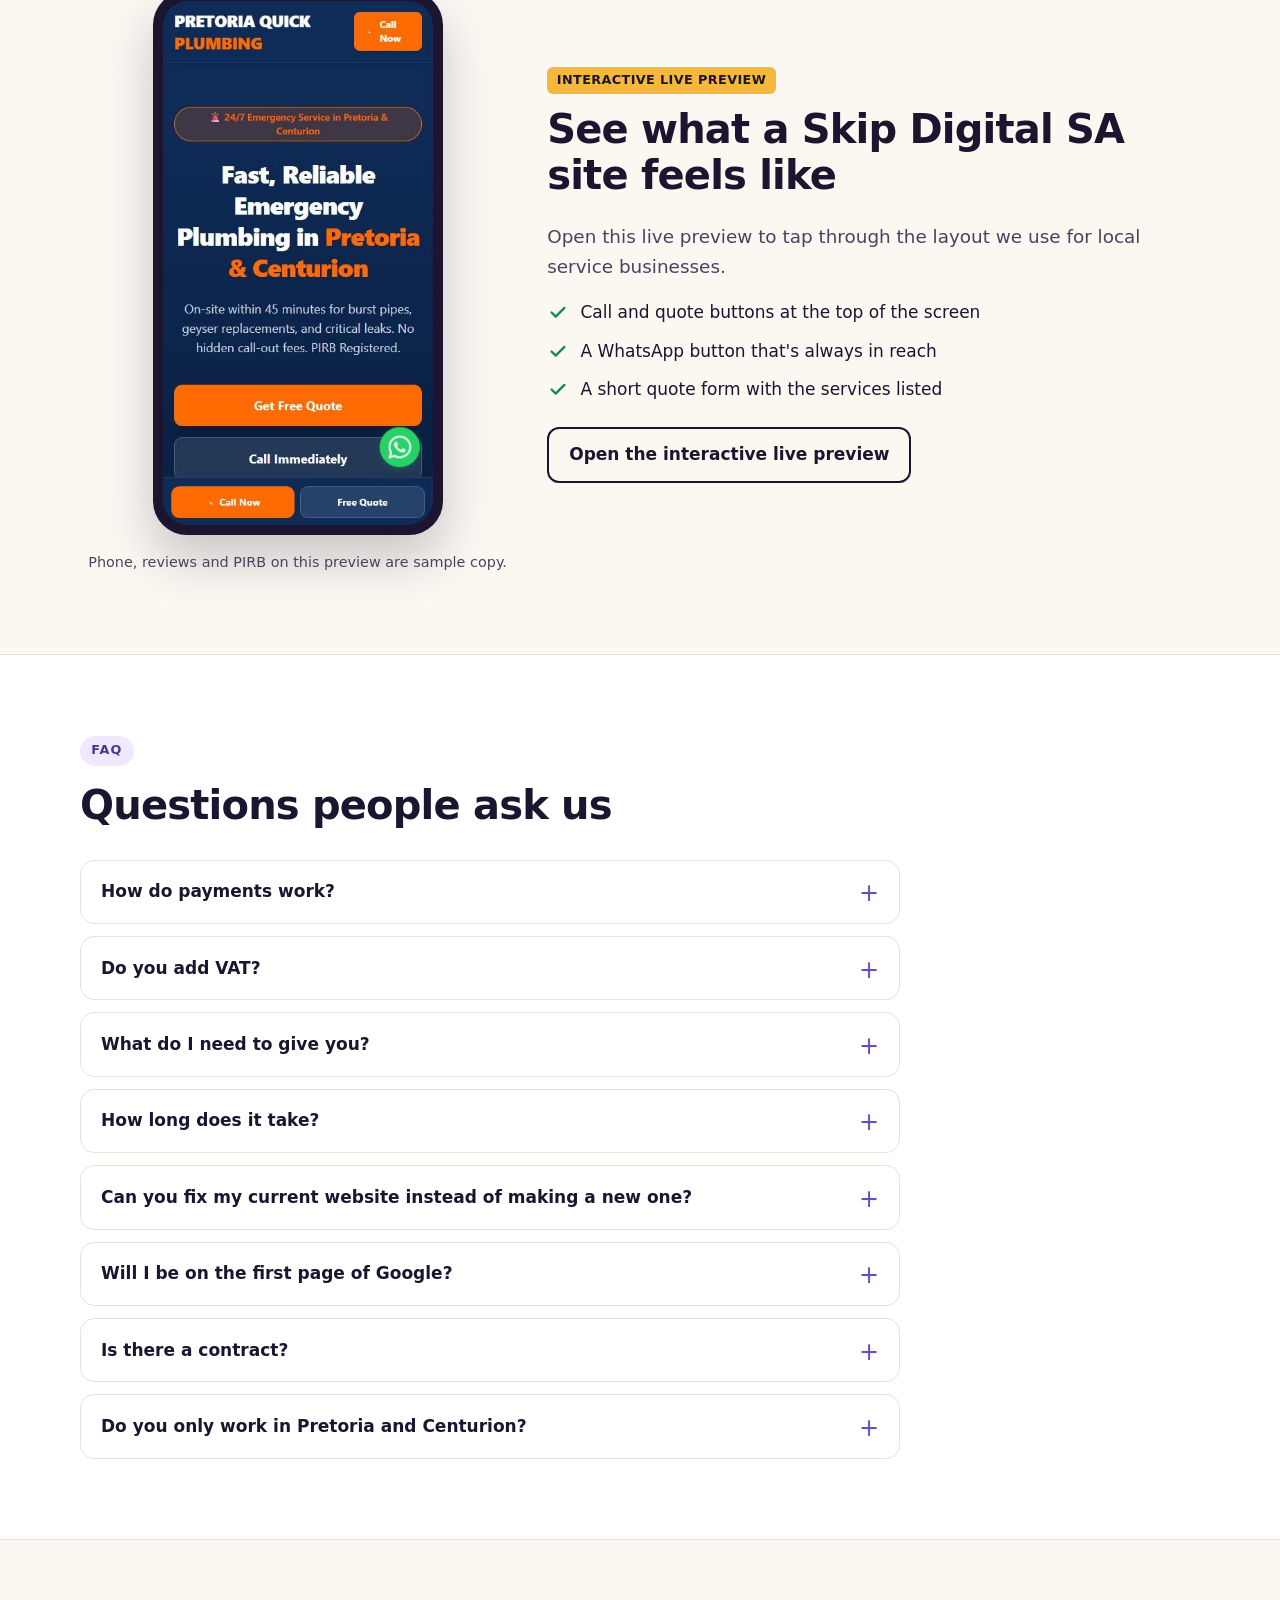
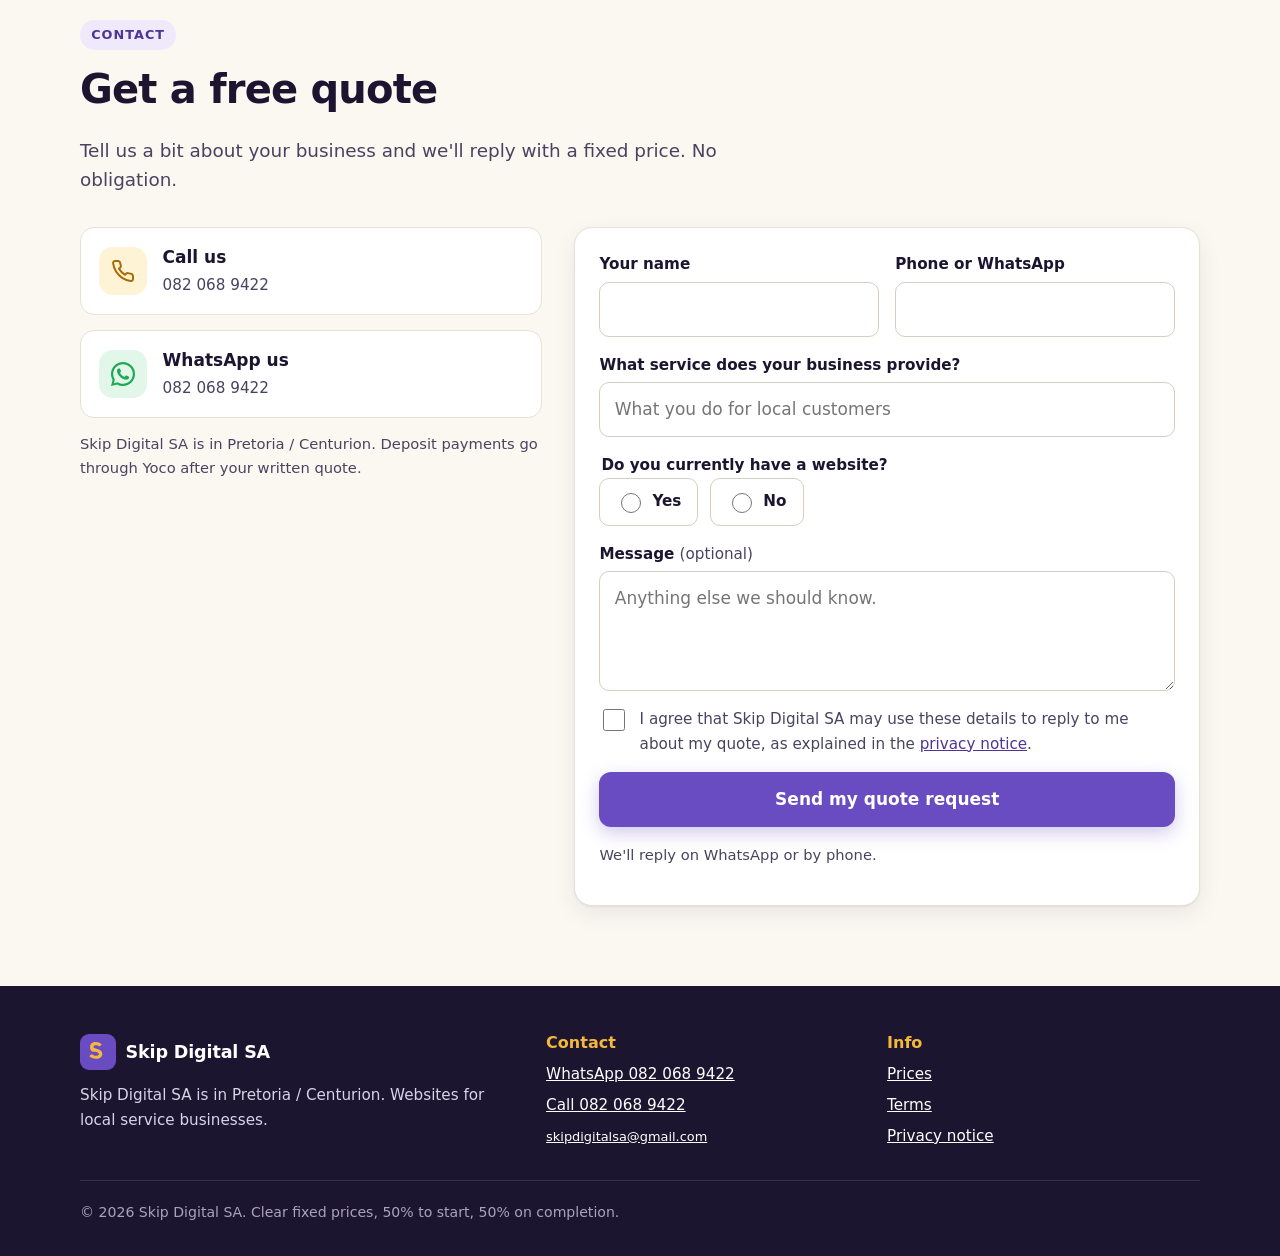
==== commit 9244ac10: "Update homepage copy, quote form, and live preview from review notes." ====
--- a/index.html
+++ b/index.html
@@ -40,7 +40,7 @@
     "telephone": "+27820689422",
     "priceRange": "R1,450 - R6,900",
     "currenciesAccepted": "ZAR",
-    "address": { "@type": "PostalAddress", "addressRegion": "Gauteng", "addressCountry": "ZA" },
+    "address": { "@type": "PostalAddress", "addressLocality": "Pretoria", "addressRegion": "Gauteng", "addressCountry": "ZA" },
     "areaServed": [
       { "@type": "City", "name": "Pretoria" },
       { "@type": "City", "name": "Centurion" }
@@ -65,7 +65,7 @@
           <li><a href="#services">What we do</a></li>
           <li><a href="#how">How it works</a></li>
           <li><a href="#pricing">Prices</a></li>
-          <li><a href="#example">Example</a></li>
+          <li><a href="#preview">Preview</a></li>
           <li><a href="#faq">FAQ</a></li>
           <li><a class="btn btn-primary" href="#contact">Get a quote</a></li>
         </ul>
@@ -77,14 +77,14 @@
     <section class="hero" id="top">
       <div class="wrap hero-grid">
         <div>
-          <span class="eyebrow">Pretoria &amp; Centurion web design</span>
-          <h1>Websites that get your <em>phone ringing</em>.</h1>
-          <p class="lead">We build simple, fast websites that work on a phone and a computer. Your customers tap to call, tap to WhatsApp, or send a quote request in seconds.</p>
+          <span class="eyebrow">Pretoria &amp; Centurion websites</span>
+          <h1>Websites built to get your <em>phone ringing</em>.</h1>
+          <p class="lead">We build fast websites that work on a phone and a computer, for local service businesses. Local searchers can tap to call, tap to WhatsApp, or send a quote in seconds.</p>
           <div class="btn-row">
-            <a class="btn btn-primary" href="#pricing">See our prices</a>
+            <a class="btn btn-primary" href="#contact">Get a quote</a>
             <a class="btn btn-wa" href="https://wa.me/27820689422?text=Hi%20Skip%20Digital%20SA%2C%20I%27d%20like%20a%20quote%20for%20a%20website." target="_blank" rel="noopener">
               <svg viewBox="0 0 24 24" fill="currentColor" aria-hidden="true"><path d="M17.5 14.4c-.3-.1-1.8-.9-2-1-.3-.1-.5-.1-.7.1-.2.3-.8 1-.9 1.2-.2.2-.3.2-.6.1-.3-.1-1.3-.5-2.4-1.5-.9-.8-1.5-1.8-1.7-2.1-.2-.3 0-.5.1-.6l.4-.5c.1-.2.2-.3.3-.5.1-.2 0-.4 0-.5l-.9-2.2c-.2-.6-.5-.5-.7-.5h-.6c-.2 0-.5.1-.8.4-.3.3-1 1-1 2.5s1.1 2.9 1.2 3.1c.1.2 2.1 3.2 5.1 4.5.7.3 1.3.5 1.7.6.7.2 1.4.2 1.9.1.6-.1 1.8-.7 2-1.4.2-.7.2-1.3.2-1.4-.1-.2-.3-.3-.6-.4zM12 21.8c-1.8 0-3.5-.5-5-1.4l-.4-.2-3.7 1 1-3.6-.2-.4C2.7 15.6 2.2 13.8 2.2 12 2.2 6.6 6.6 2.2 12 2.2c2.6 0 5.1 1 6.9 2.9 1.8 1.8 2.9 4.3 2.9 6.9 0 5.4-4.4 9.8-9.8 9.8zm8.4-18.2C18.2 1.3 15.2 0 12 0 5.4 0 0 5.4 0 12c0 2.1.6 4.2 1.6 6L0 24l6.2-1.6c1.8 1 3.8 1.5 5.8 1.5 6.6 0 12-5.4 12-12 0-3.2-1.2-6.2-3.6-8.4z"/></svg>
-              WhatsApp us
+              Chat on WhatsApp
             </a>
           </div>
           <ul class="trust">
@@ -126,6 +126,7 @@
           <span class="eyebrow">What we do</span>
           <h2>Websites for local service businesses</h2>
           <p class="lead">From independent contractors and cleaning services to local health professionals, accounting practices, and maintenance teams—we build sites for businesses that depend on direct client contact. We keep it simple: show what you do, where you work, and make it easy to contact you.</p>
+          <p class="lead" style="margin-top:.5rem">Whether you run a local service team, a practice, a mobile service, or a trade—if your business relies on local customers calling or messaging you for quotes, we build the site for it.</p>
           <p class="lead" style="margin-top:.5rem">What we can do: New websites, fix-ups for weak sites, hosting, and an optional care plan.</p>
         </div>
         <div class="grid grid-2 grid-4">
@@ -173,12 +174,19 @@
           <p class="lead">You always know what you are paying and what happens next.</p>
         </div>
         <ol class="steps">
-          <li><h3>Quote</h3><p>Tell us about your business. We send a fixed written quote by email.</p></li>
+          <li><h3>Quote</h3><p>Tell us about your business. We send a fixed written quote.</p></li>
           <li><h3>50% deposit</h3><p>Happy with the quote? Pay half through our Yoco page to book your build.</p></li>
           <li><h3>Build</h3><p>You send your text, photos and logo. We build your site.</p></li>
           <li><h3>Review</h3><p>You check it on your phone and ask for changes. We fix them.</p></li>
           <li><h3>Launch &amp; balance</h3><p>When the site is finished, you pay the other 50% and we put it live.</p></li>
         </ol>
+        <div class="guarantee">
+          <h3>Turnaround we aim for</h3>
+          <ul class="includes">
+            <li><svg viewBox="0 0 24 24" fill="none" stroke="currentColor" stroke-width="2.5" stroke-linecap="round" stroke-linejoin="round" aria-hidden="true"><path d="M5 12.5l4.5 4.5L19 7.5"/></svg>Built and reviewed on your phone before launch</li>
+            <li><svg viewBox="0 0 24 24" fill="none" stroke="currentColor" stroke-width="2.5" stroke-linecap="round" stroke-linejoin="round" aria-hidden="true"><path d="M5 12.5l4.5 4.5L19 7.5"/></svg>About 5–7 days after we have your logo, text, and photos</li>
+          </ul>
+        </div>
       </div>
     </section>
 
@@ -192,48 +200,48 @@
 
         <div class="price-grid">
           <article class="price-card">
-            <h3>One-page site</h3>
-            <p class="for">One strong page for a simple, credible presence.</p>
+            <h3>One-Page Site</h3>
+            <p class="for">Best for: Micro-businesses needing an immediate, credible presence on a phone and a computer.</p>
             <div class="price">R2,900 <small>once-off</small></div>
             <p class="price-note">+ hosting R150/month (first month included)</p>
             <ul class="includes">
-              <li><svg viewBox="0 0 24 24" fill="none" stroke="currentColor" stroke-width="2.5" stroke-linecap="round" stroke-linejoin="round" aria-hidden="true"><path d="M5 12.5l4.5 4.5L19 7.5"/></svg>One scrolling page: services, about, areas, contact</li>
-              <li><svg viewBox="0 0 24 24" fill="none" stroke="currentColor" stroke-width="2.5" stroke-linecap="round" stroke-linejoin="round" aria-hidden="true"><path d="M5 12.5l4.5 4.5L19 7.5"/></svg>Call button, WhatsApp button, quote form</li>
-              <li><svg viewBox="0 0 24 24" fill="none" stroke="currentColor" stroke-width="2.5" stroke-linecap="round" stroke-linejoin="round" aria-hidden="true"><path d="M5 12.5l4.5 4.5L19 7.5"/></svg>Fast loading</li>
-              <li><svg viewBox="0 0 24 24" fill="none" stroke="currentColor" stroke-width="2.5" stroke-linecap="round" stroke-linejoin="round" aria-hidden="true"><path d="M5 12.5l4.5 4.5L19 7.5"/></svg>One round of changes before launch</li>
+              <li><svg viewBox="0 0 24 24" fill="none" stroke="currentColor" stroke-width="2.5" stroke-linecap="round" stroke-linejoin="round" aria-hidden="true"><path d="M5 12.5l4.5 4.5L19 7.5"/></svg>Single scrolling layout</li>
+              <li><svg viewBox="0 0 24 24" fill="none" stroke="currentColor" stroke-width="2.5" stroke-linecap="round" stroke-linejoin="round" aria-hidden="true"><path d="M5 12.5l4.5 4.5L19 7.5"/></svg>Tap-to-call, WhatsApp, quote form</li>
+              <li><svg viewBox="0 0 24 24" fill="none" stroke="currentColor" stroke-width="2.5" stroke-linecap="round" stroke-linejoin="round" aria-hidden="true"><path d="M5 12.5l4.5 4.5L19 7.5"/></svg>Works on a phone and a computer</li>
+              <li><svg viewBox="0 0 24 24" fill="none" stroke="currentColor" stroke-width="2.5" stroke-linecap="round" stroke-linejoin="round" aria-hidden="true"><path d="M5 12.5l4.5 4.5L19 7.5"/></svg>1 round of launch revisions</li>
             </ul>
-            <a class="btn btn-ghost" href="#contact" data-package="One-page site (R2,900)">Ask for this</a>
+            <a class="btn btn-ghost" href="#contact">Ask for this</a>
           </article>
 
           <article class="price-card featured">
             <span class="tag">Good fit for most service businesses</span>
-            <h3>Business site</h3>
-            <p class="for">Room to explain your services properly.</p>
+            <h3>Business Site</h3>
+            <p class="for">Best for: Established service providers wanting dedicated pages for each offering.</p>
             <div class="price">R4,800 <small>once-off</small></div>
             <p class="price-note">+ hosting R150/month (first month included)</p>
             <ul class="includes">
-              <li><svg viewBox="0 0 24 24" fill="none" stroke="currentColor" stroke-width="2.5" stroke-linecap="round" stroke-linejoin="round" aria-hidden="true"><path d="M5 12.5l4.5 4.5L19 7.5"/></svg>Up to 6 pages, e.g. Home, About, Services, Areas, Gallery, Contact</li>
-              <li><svg viewBox="0 0 24 24" fill="none" stroke="currentColor" stroke-width="2.5" stroke-linecap="round" stroke-linejoin="round" aria-hidden="true"><path d="M5 12.5l4.5 4.5L19 7.5"/></svg>Call button, WhatsApp button, quote form</li>
-              <li><svg viewBox="0 0 24 24" fill="none" stroke="currentColor" stroke-width="2.5" stroke-linecap="round" stroke-linejoin="round" aria-hidden="true"><path d="M5 12.5l4.5 4.5L19 7.5"/></svg>Photo gallery of your work</li>
-              <li><svg viewBox="0 0 24 24" fill="none" stroke="currentColor" stroke-width="2.5" stroke-linecap="round" stroke-linejoin="round" aria-hidden="true"><path d="M5 12.5l4.5 4.5L19 7.5"/></svg>Google Map on your contact page</li>
-              <li><svg viewBox="0 0 24 24" fill="none" stroke="currentColor" stroke-width="2.5" stroke-linecap="round" stroke-linejoin="round" aria-hidden="true"><path d="M5 12.5l4.5 4.5L19 7.5"/></svg>One round of changes before launch</li>
+              <li><svg viewBox="0 0 24 24" fill="none" stroke="currentColor" stroke-width="2.5" stroke-linecap="round" stroke-linejoin="round" aria-hidden="true"><path d="M5 12.5l4.5 4.5L19 7.5"/></svg>Up to 6 pages</li>
+              <li><svg viewBox="0 0 24 24" fill="none" stroke="currentColor" stroke-width="2.5" stroke-linecap="round" stroke-linejoin="round" aria-hidden="true"><path d="M5 12.5l4.5 4.5L19 7.5"/></svg>Photo gallery</li>
+              <li><svg viewBox="0 0 24 24" fill="none" stroke="currentColor" stroke-width="2.5" stroke-linecap="round" stroke-linejoin="round" aria-hidden="true"><path d="M5 12.5l4.5 4.5L19 7.5"/></svg>Embedded Google Map</li>
+              <li><svg viewBox="0 0 24 24" fill="none" stroke="currentColor" stroke-width="2.5" stroke-linecap="round" stroke-linejoin="round" aria-hidden="true"><path d="M5 12.5l4.5 4.5L19 7.5"/></svg>Works on a phone and a computer</li>
+              <li><svg viewBox="0 0 24 24" fill="none" stroke="currentColor" stroke-width="2.5" stroke-linecap="round" stroke-linejoin="round" aria-hidden="true"><path d="M5 12.5l4.5 4.5L19 7.5"/></svg>Tap-to-call, WhatsApp, quote form</li>
             </ul>
-            <a class="btn btn-primary" href="#contact" data-package="Business site, up to 6 pages (R4,800)">Ask for this</a>
+            <a class="btn btn-primary" href="#contact">Ask for this</a>
           </article>
 
           <article class="price-card">
-            <h3>Growth site</h3>
-            <p class="for">For businesses with many services or areas.</p>
+            <h3>Growth Site</h3>
+            <p class="for">Best for: Companies covering multiple suburbs or a larger service list.</p>
             <div class="price">R6,900 <small>once-off</small></div>
             <p class="price-note">+ hosting R150/month (first month included)</p>
             <ul class="includes">
               <li><svg viewBox="0 0 24 24" fill="none" stroke="currentColor" stroke-width="2.5" stroke-linecap="round" stroke-linejoin="round" aria-hidden="true"><path d="M5 12.5l4.5 4.5L19 7.5"/></svg>Up to 10 pages</li>
-              <li><svg viewBox="0 0 24 24" fill="none" stroke="currentColor" stroke-width="2.5" stroke-linecap="round" stroke-linejoin="round" aria-hidden="true"><path d="M5 12.5l4.5 4.5L19 7.5"/></svg>A page for each main service or area you work in</li>
-              <li><svg viewBox="0 0 24 24" fill="none" stroke="currentColor" stroke-width="2.5" stroke-linecap="round" stroke-linejoin="round" aria-hidden="true"><path d="M5 12.5l4.5 4.5L19 7.5"/></svg>Quote form with extra questions (job type, suburb)</li>
-              <li><svg viewBox="0 0 24 24" fill="none" stroke="currentColor" stroke-width="2.5" stroke-linecap="round" stroke-linejoin="round" aria-hidden="true"><path d="M5 12.5l4.5 4.5L19 7.5"/></svg>Everything in the Business site</li>
-              <li><svg viewBox="0 0 24 24" fill="none" stroke="currentColor" stroke-width="2.5" stroke-linecap="round" stroke-linejoin="round" aria-hidden="true"><path d="M5 12.5l4.5 4.5L19 7.5"/></svg>One round of changes before launch</li>
+              <li><svg viewBox="0 0 24 24" fill="none" stroke="currentColor" stroke-width="2.5" stroke-linecap="round" stroke-linejoin="round" aria-hidden="true"><path d="M5 12.5l4.5 4.5L19 7.5"/></svg>Suburb / area pages</li>
+              <li><svg viewBox="0 0 24 24" fill="none" stroke="currentColor" stroke-width="2.5" stroke-linecap="round" stroke-linejoin="round" aria-hidden="true"><path d="M5 12.5l4.5 4.5L19 7.5"/></svg>Quote form</li>
+              <li><svg viewBox="0 0 24 24" fill="none" stroke="currentColor" stroke-width="2.5" stroke-linecap="round" stroke-linejoin="round" aria-hidden="true"><path d="M5 12.5l4.5 4.5L19 7.5"/></svg>Tap-to-call and WhatsApp</li>
+              <li><svg viewBox="0 0 24 24" fill="none" stroke="currentColor" stroke-width="2.5" stroke-linecap="round" stroke-linejoin="round" aria-hidden="true"><path d="M5 12.5l4.5 4.5L19 7.5"/></svg>Works on a phone and a computer</li>
             </ul>
-            <a class="btn btn-ghost" href="#contact" data-package="Growth site, up to 10 pages (R6,900)">Ask for this</a>
+            <a class="btn btn-ghost" href="#contact">Ask for this</a>
           </article>
 
           <article class="price-card fix">
@@ -247,7 +255,7 @@
               <li><svg viewBox="0 0 24 24" fill="none" stroke="currentColor" stroke-width="2.5" stroke-linecap="round" stroke-linejoin="round" aria-hidden="true"><path d="M5 12.5l4.5 4.5L19 7.5"/></svg>Add call and WhatsApp buttons, fix or add a quote form</li>
               <li><svg viewBox="0 0 24 24" fill="none" stroke="currentColor" stroke-width="2.5" stroke-linecap="round" stroke-linejoin="round" aria-hidden="true"><path d="M5 12.5l4.5 4.5L19 7.5"/></svg>If fixing isn't worth it, we'll say so honestly</li>
             </ul>
-            <a class="btn btn-sun" href="#contact" data-package="Website fix-up (from R1,450)">Ask about a fix-up</a>
+            <a class="btn btn-sun" href="#contact">Ask about a fix-up</a>
           </article>
         </div>
 
@@ -283,30 +291,30 @@
         </div>
 
         <div class="pay-box">
-          <p><strong>Paying safely:</strong> only pay once you have a written quote from <a href="mailto:skipdigitalsa@gmail.com">skipdigitalsa@gmail.com</a>. Payments go through our Yoco page, where you type in the amount on your quote.</p>
-          <a class="btn btn-primary" href="https://pay.yoco.com/SkipDigitalSA" target="_blank" rel="noopener">Open our Yoco page</a>
-        </div>
-      </div>
-    </section>
-
-    <section id="example">
+          <p><strong>Paying safely:</strong> only pay once you have a written quote from us. Then pay the 50% deposit through our Yoco page, typing in the amount on your quote.</p>
+          <a class="btn btn-ghost" href="https://pay.yoco.com/SkipDigitalSA" target="_blank" rel="noopener">Open our Yoco page</a>
+        </div>
+      </div>
+    </section>
+
+    <section id="preview">
       <div class="wrap example">
         <figure>
           <div class="example-frame">
-            <img src="img/example-plumbing.jpg" width="390" height="758" loading="lazy" alt="Phone screenshot of an example plumbing website layout with call, quote and WhatsApp buttons">
+            <img src="img/example-plumbing.jpg" width="390" height="758" loading="lazy" alt="Phone screenshot of an interactive live preview with call, quote and WhatsApp buttons">
           </div>
-          <figcaption>Example layout with sample content. Not a real client.</figcaption>
+          <figcaption>Phone, reviews and PIRB on this preview are sample copy.</figcaption>
         </figure>
         <div>
-          <span class="label-example">Example layout</span>
+          <span class="label-example">Interactive live preview</span>
           <h2>See what a Skip Digital SA site feels like</h2>
-          <p class="lead">This is a demo plumbing website we built to show the layout we use for service businesses. The business name, phone number, reviews and registration line on it are sample text, not a real company.</p>
+          <p class="lead">Open this live preview to tap through the layout we use for local service businesses.</p>
           <ul class="includes">
             <li><svg viewBox="0 0 24 24" fill="none" stroke="currentColor" stroke-width="2.5" stroke-linecap="round" stroke-linejoin="round" aria-hidden="true"><path d="M5 12.5l4.5 4.5L19 7.5"/></svg>Call and quote buttons at the top of the screen</li>
             <li><svg viewBox="0 0 24 24" fill="none" stroke="currentColor" stroke-width="2.5" stroke-linecap="round" stroke-linejoin="round" aria-hidden="true"><path d="M5 12.5l4.5 4.5L19 7.5"/></svg>A WhatsApp button that's always in reach</li>
             <li><svg viewBox="0 0 24 24" fill="none" stroke="currentColor" stroke-width="2.5" stroke-linecap="round" stroke-linejoin="round" aria-hidden="true"><path d="M5 12.5l4.5 4.5L19 7.5"/></svg>A short quote form with the services listed</li>
           </ul>
-          <p style="margin-top:1.5rem"><a class="btn btn-ghost" href="https://agency-templates-five.vercel.app/" target="_blank" rel="noopener">Open the example layout</a></p>
+          <p style="margin-top:1.5rem"><a class="btn btn-ghost" href="https://agency-templates-five.vercel.app/" target="_blank" rel="noopener">Open the interactive live preview</a></p>
         </div>
       </div>
     </section>
@@ -332,7 +340,7 @@
           </details>
           <details>
             <summary>How long does it take?</summary>
-            <p>It mostly depends on how quickly we receive your text and photos. We'll give you a target date in your written quote.</p>
+            <p>We aim for about 5–7 days after we have your logo, text, and photos. We'll confirm a target date in your written quote. You review the site on your phone before it goes live.</p>
           </details>
           <details>
             <summary>Can you fix my current website instead of making a new one?</summary>
@@ -348,7 +356,7 @@
           </details>
           <details>
             <summary>Do you only work in Pretoria and Centurion?</summary>
-            <p>That's where we focus, but most of the work happens over email and WhatsApp, so ask us if you're somewhere else in South Africa.</p>
+            <p>Skip Digital SA is in Pretoria / Centurion. That's where we focus, but most of the work happens over WhatsApp, so ask us if you're somewhere else in South Africa.</p>
           </details>
         </div>
       </div>
@@ -369,17 +377,9 @@
             </a>
             <a class="contact-card wa" href="https://wa.me/27820689422?text=Hi%20Skip%20Digital%20SA%2C%20I%27d%20like%20a%20quote%20for%20a%20website." target="_blank" rel="noopener">
               <div class="icon"><svg viewBox="0 0 24 24" fill="currentColor" aria-hidden="true"><path d="M17.5 14.4c-.3-.1-1.8-.9-2-1-.3-.1-.5-.1-.7.1-.2.3-.8 1-.9 1.2-.2.2-.3.2-.6.1-.3-.1-1.3-.5-2.4-1.5-.9-.8-1.5-1.8-1.7-2.1-.2-.3 0-.5.1-.6l.4-.5c.1-.2.2-.3.3-.5.1-.2 0-.4 0-.5l-.9-2.2c-.2-.6-.5-.5-.7-.5h-.6c-.2 0-.5.1-.8.4-.3.3-1 1-1 2.5s1.1 2.9 1.2 3.1c.1.2 2.1 3.2 5.1 4.5.7.3 1.3.5 1.7.6.7.2 1.4.2 1.9.1.6-.1 1.8-.7 2-1.4.2-.7.2-1.3.2-1.4-.1-.2-.3-.3-.6-.4zM12 21.8c-1.8 0-3.5-.5-5-1.4l-.4-.2-3.7 1 1-3.6-.2-.4C2.7 15.6 2.2 13.8 2.2 12 2.2 6.6 6.6 2.2 12 2.2c2.6 0 5.1 1 6.9 2.9 1.8 1.8 2.9 4.3 2.9 6.9 0 5.4-4.4 9.8-9.8 9.8zm8.4-18.2C18.2 1.3 15.2 0 12 0 5.4 0 0 5.4 0 12c0 2.1.6 4.2 1.6 6L0 24l6.2-1.6c1.8 1 3.8 1.5 5.8 1.5 6.6 0 12-5.4 12-12 0-3.2-1.2-6.2-3.6-8.4z"/></svg></div>
-              <div><strong>WhatsApp us</strong><span>+27 82 068 9422</span></div>
+              <div><strong>WhatsApp us</strong><span>082 068 9422</span></div>
             </a>
-            <a class="contact-card" href="mailto:skipdigitalsa@gmail.com?subject=Website%20quote">
-              <div class="icon"><svg viewBox="0 0 24 24" fill="none" stroke="currentColor" stroke-width="2" stroke-linecap="round" stroke-linejoin="round" aria-hidden="true"><rect x="2" y="4" width="20" height="16" rx="2"/><path d="M22 6l-10 7L2 6"/></svg></div>
-              <div><strong>Email us</strong><span>skipdigitalsa@gmail.com</span></div>
-            </a>
-            <a class="contact-card" href="https://pay.yoco.com/SkipDigitalSA" target="_blank" rel="noopener">
-              <div class="icon"><svg viewBox="0 0 24 24" fill="none" stroke="currentColor" stroke-width="2" stroke-linecap="round" stroke-linejoin="round" aria-hidden="true"><rect x="2" y="5" width="20" height="14" rx="2"/><path d="M2 10h20"/></svg></div>
-              <div><strong>Pay a deposit or balance</strong><span>Yoco: pay.yoco.com/SkipDigitalSA (only after your written quote)</span></div>
-            </a>
-            <p class="small">Based in Gauteng, serving Pretoria and Centurion.</p>
+            <p class="small">Skip Digital SA is in Pretoria / Centurion. Deposit payments go through Yoco after your written quote.</p>
           </div>
 
           <form class="quote" action="https://formsubmit.co/skipdigitalsa@gmail.com" method="POST">
@@ -394,46 +394,31 @@
                 <input id="f-name" name="name" type="text" autocomplete="name" required>
               </div>
               <div class="field">
-                <label for="f-business">Business name</label>
-                <input id="f-business" name="business" type="text" autocomplete="organization" required>
-              </div>
-            </div>
-            <div class="two">
-              <div class="field">
-                <label for="f-email">Email</label>
-                <input id="f-email" name="email" type="email" autocomplete="email" required>
-              </div>
-              <div class="field">
-                <label for="f-phone">Phone or WhatsApp <span class="hint">(optional)</span></label>
-                <input id="f-phone" name="phone" type="tel" autocomplete="tel" inputmode="tel">
+                <label for="f-phone">Phone or WhatsApp</label>
+                <input id="f-phone" name="phone" type="tel" autocomplete="tel" inputmode="tel" required>
               </div>
             </div>
             <div class="field">
-              <label for="f-need">What do you need?</label>
-              <select id="f-need" name="package" required>
-                <option value="">Choose one</option>
-                <option>One-page site (R2,900)</option>
-                <option>Business site, up to 6 pages (R4,800)</option>
-                <option>Growth site, up to 10 pages (R6,900)</option>
-                <option>Website fix-up (from R1,450)</option>
-                <option>Not sure yet, please advise</option>
-              </select>
+              <label for="f-service">What service does your business provide?</label>
+              <input id="f-service" name="service" type="text" required placeholder="What you do for local customers">
             </div>
+            <fieldset class="field">
+              <legend>Do you currently have a website?</legend>
+              <div class="choice">
+                <label><input type="radio" name="has_website" value="Yes" required> Yes</label>
+                <label><input type="radio" name="has_website" value="No"> No</label>
+              </div>
+            </fieldset>
             <div class="field">
-              <label for="f-site">Current website <span class="hint">(if you have one)</span></label>
-              <input id="f-site" name="current_website" type="text" inputmode="url" placeholder="www.yourbusiness.co.za">
-            </div>
-            <div class="field">
-              <label for="f-msg">Tell us about your business</label>
-              <textarea id="f-msg" name="message" required placeholder="What you do, the areas you serve, and anything you'd like on your website."></textarea>
+              <label for="f-msg">Message <span class="hint">(optional)</span></label>
+              <textarea id="f-msg" name="message" placeholder="Anything else we should know."></textarea>
             </div>
             <label class="consent">
               <input type="checkbox" name="consent" value="Agreed to privacy notice" required>
               <span>I agree that Skip Digital SA may use these details to reply to me about my quote, as explained in the <a href="privacy.html">privacy notice</a>.</span>
             </label>
             <button class="btn btn-primary" type="submit">Send my quote request</button>
-            <p class="small">The first request sends an activation email to skipdigitalsa@gmail.com. Click that link so later quotes arrive in the inbox.</p>
-            <p class="small">Prefer email? Write to <a href="mailto:skipdigitalsa@gmail.com?subject=Website%20quote">skipdigitalsa@gmail.com</a>.</p>
+            <p class="small">We'll reply on WhatsApp or by phone.</p>
           </form>
         </div>
       </div>
@@ -445,14 +430,14 @@
       <div class="footer-grid">
         <div>
           <a class="brand" href="#top" style="color:#fff"><img src="favicon.svg" alt="" width="36" height="36"><span>Skip Digital SA</span></a>
-          <p style="margin-top:.8rem">Websites for local service businesses in Pretoria and Centurion, Gauteng.</p>
+          <p style="margin-top:.8rem">Skip Digital SA is in Pretoria / Centurion. Websites for local service businesses.</p>
         </div>
         <div>
           <h2>Contact</h2>
           <ul>
-            <li><a href="tel:+27820689422">082 068 9422</a></li>
-            <li><a href="https://wa.me/27820689422?text=Hi%20Skip%20Digital%20SA%2C%20I%27d%20like%20a%20quote%20for%20a%20website." target="_blank" rel="noopener">WhatsApp +27 82 068 9422</a></li>
-            <li><a href="mailto:skipdigitalsa@gmail.com">skipdigitalsa@gmail.com</a></li>
+            <li><a href="https://wa.me/27820689422?text=Hi%20Skip%20Digital%20SA%2C%20I%27d%20like%20a%20quote%20for%20a%20website." target="_blank" rel="noopener">WhatsApp 082 068 9422</a></li>
+            <li><a href="tel:+27820689422">Call 082 068 9422</a></li>
+            <li><a class="footer-email" href="mailto:skipdigitalsa@gmail.com">skipdigitalsa@gmail.com</a></li>
           </ul>
         </div>
         <div>
--- a/css/styles.css
+++ b/css/styles.css
@@ -153,6 +153,15 @@
 .steps h3 { margin-bottom: .25rem; }
 .steps p { margin: 0; color: var(--ink-soft); }
 
+.guarantee {
+  margin-top: 2rem;
+  background: var(--sun-tint);
+  border: 2px solid #f1d9a0;
+  border-radius: var(--radius);
+  padding: 1.5rem 1.6rem;
+}
+.guarantee h3 { margin-bottom: .9rem; }
+
 /* Pricing */
 .price-grid { display: grid; gap: 1.1rem; }
 .price-card { display: flex; flex-direction: column; background: var(--card); border: 1px solid var(--line); border-radius: var(--radius); padding: 1.6rem; box-shadow: var(--shadow); position: relative; }
@@ -218,6 +227,14 @@
 textarea { min-height: 120px; resize: vertical; }
 input:focus, select:focus, textarea:focus { outline: none; border-color: var(--jac); box-shadow: 0 0 0 3px rgba(106, 76, 194, .2); }
 .two { display: grid; gap: 1rem; }
+fieldset.field { border: 0; padding: 0; margin: 0; min-inline-size: 0; }
+.choice { display: flex; flex-wrap: wrap; gap: .75rem; }
+.choice label {
+  display: inline-flex; align-items: center; gap: .5rem;
+  min-height: 48px; padding: .4rem 1rem; border: 1.5px solid #d6cec2;
+  border-radius: 10px; background: #fff; font-weight: 700; cursor: pointer;
+}
+.choice input { width: 20px; height: 20px; min-height: 0; accent-color: var(--jac); }
 .consent { display: flex; gap: .7rem; align-items: flex-start; font-size: .95rem; color: var(--ink-soft); }
 .consent input { width: 22px; height: 22px; min-height: 0; flex: none; margin-top: 2px; accent-color: var(--jac); }
 .hp { position: absolute; left: -9999px; }
@@ -229,6 +246,7 @@
 .site-footer h2 { font-size: 1rem; color: var(--sun); margin-bottom: .6rem; letter-spacing: 0; }
 .site-footer ul { list-style: none; padding: 0; margin: 0; display: grid; gap: .4rem; }
 .footer-bottom { border-top: 1px solid rgba(255, 255, 255, .12); margin-top: 2rem; padding-top: 1.25rem; font-size: .88rem; color: #aaa2c2; }
+.footer-email { font-size: .85em; color: #aaa2c2; }
 
 /* Sticky mobile action bar */
 .action-bar {
